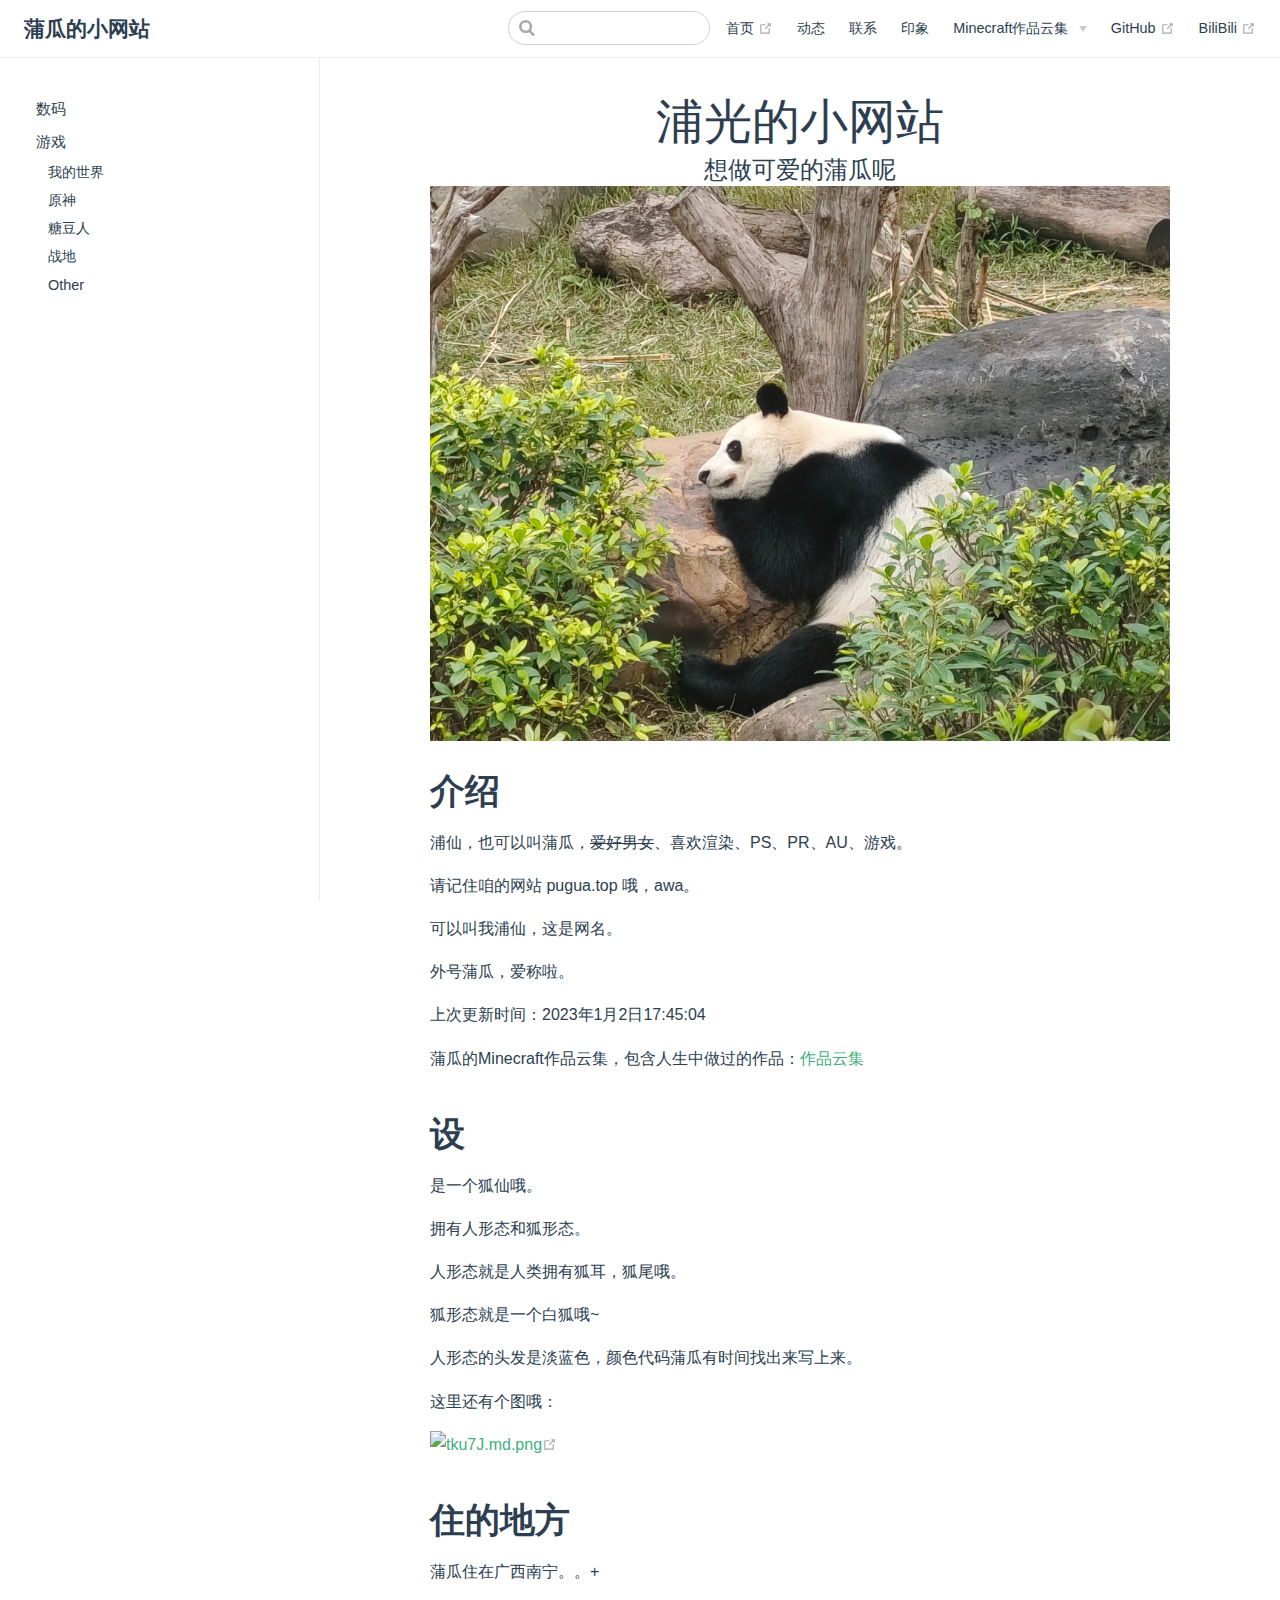
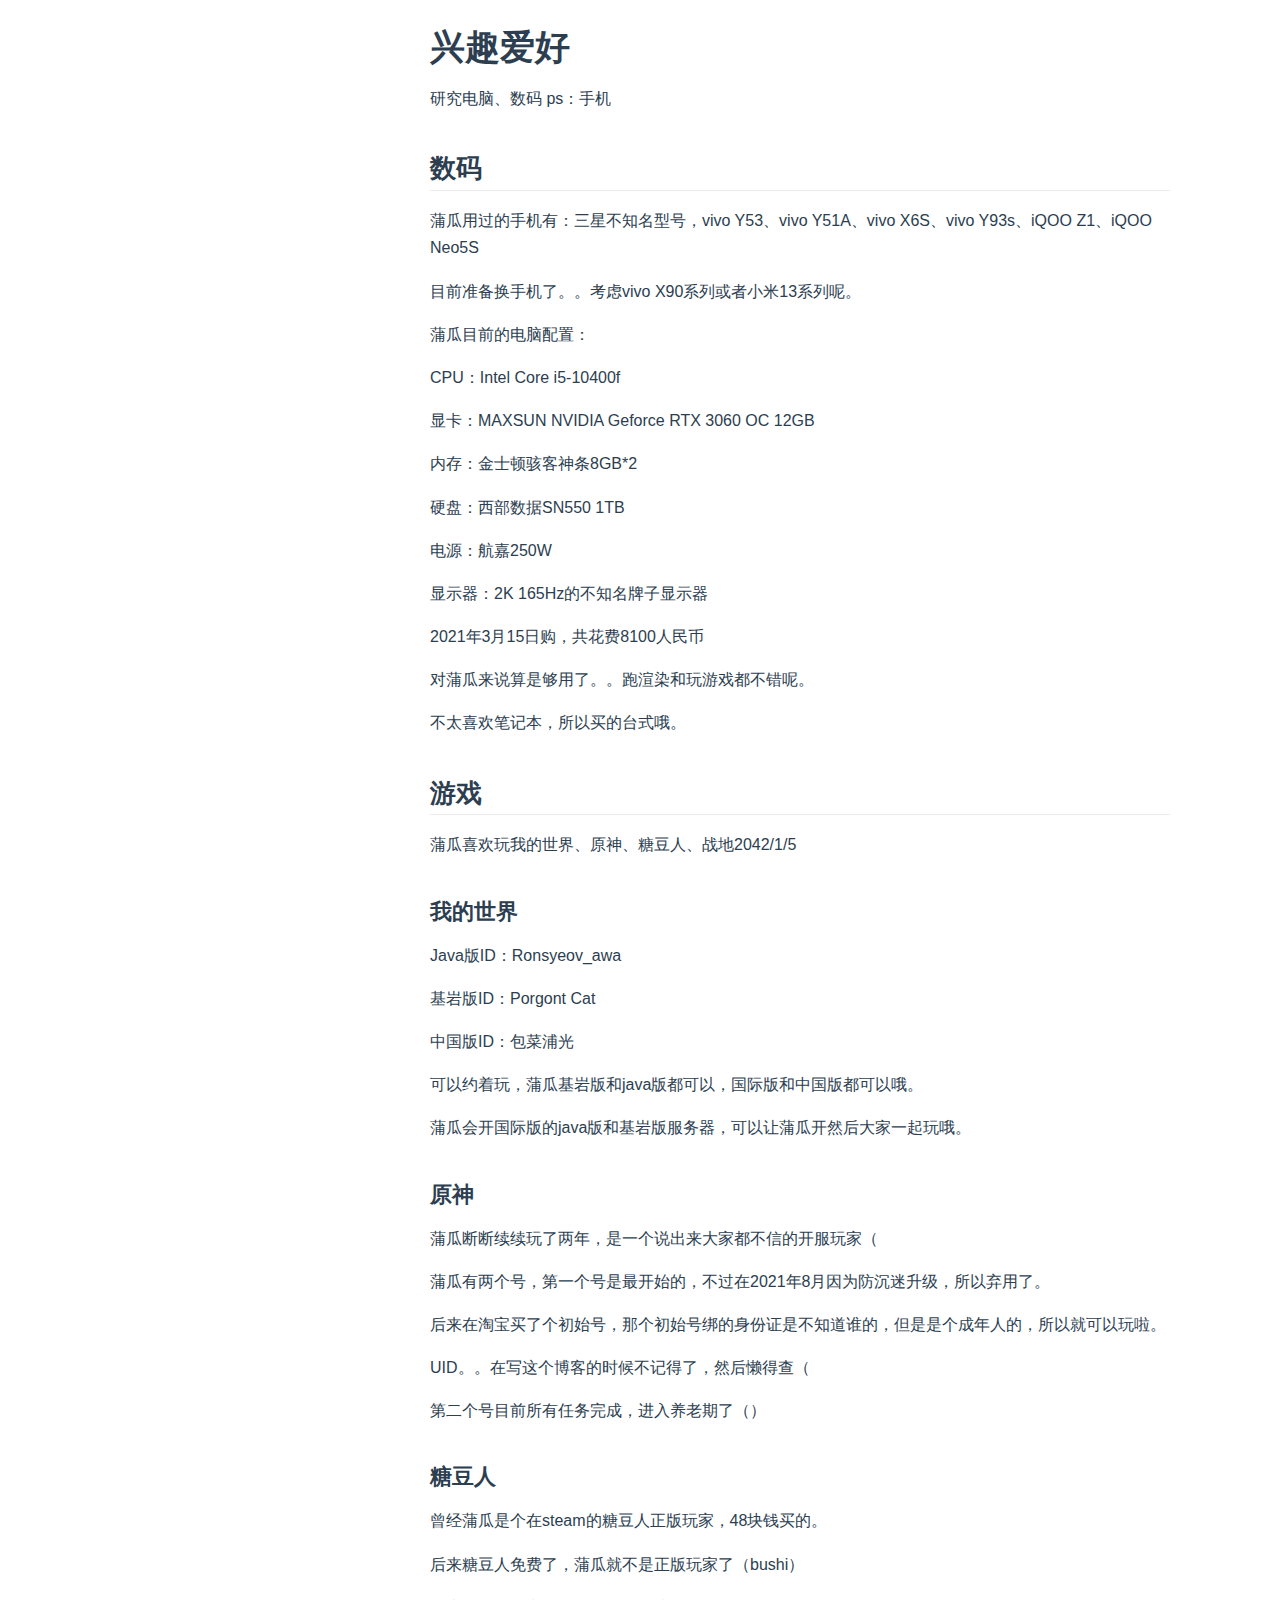
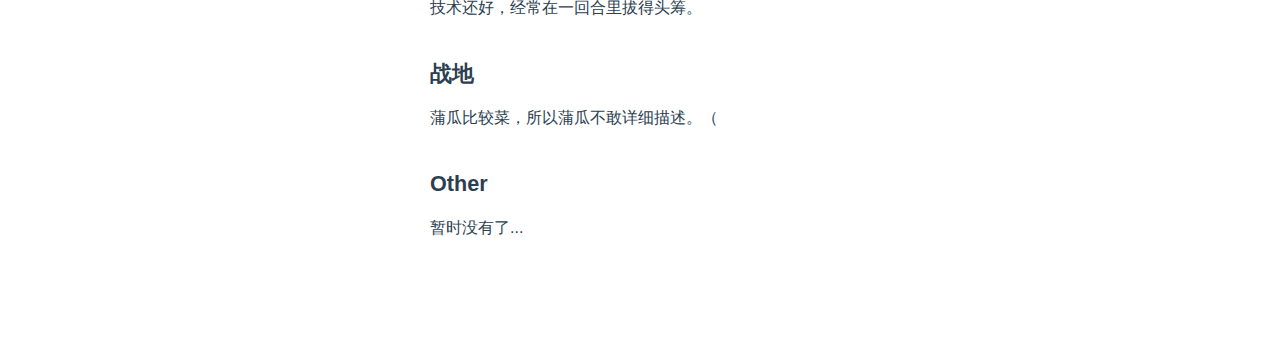
==== index.html @ 8e538f23 "Add files via upload" ====
<!DOCTYPE html>
<html lang="en-US">
  <head>
    <meta charset="utf-8">
    <meta name="viewport" content="width=device-width,initial-scale=1">
    <title>蒲瓜的小网站</title>
    <meta name="generator" content="VuePress 1.9.7">
    <link rel="icon" href="logo.jpg">
    <meta name="description" content="爷的个人网站">
    
    <link rel="preload" href="/assets/css/0.styles.33f7ca3a.css" as="style"><link rel="preload" href="/assets/js/app.b4a6da14.js" as="script"><link rel="preload" href="/assets/js/2.fe0642db.js" as="script"><link rel="preload" href="/assets/js/7.bc638653.js" as="script"><link rel="prefetch" href="/assets/js/10.84c29eb7.js"><link rel="prefetch" href="/assets/js/11.e1807cbc.js"><link rel="prefetch" href="/assets/js/3.0521181e.js"><link rel="prefetch" href="/assets/js/4.0a5db00c.js"><link rel="prefetch" href="/assets/js/5.a01c6a30.js"><link rel="prefetch" href="/assets/js/6.0d93120b.js"><link rel="prefetch" href="/assets/js/8.77e0b209.js"><link rel="prefetch" href="/assets/js/9.53890883.js">
    <link rel="stylesheet" href="/assets/css/0.styles.33f7ca3a.css">
  </head>
  <body>
    <div id="app" data-server-rendered="true"><div class="theme-container"><header class="navbar"><div class="sidebar-button"><svg xmlns="http://www.w3.org/2000/svg" aria-hidden="true" role="img" viewBox="0 0 448 512" class="icon"><path fill="currentColor" d="M436 124H12c-6.627 0-12-5.373-12-12V80c0-6.627 5.373-12 12-12h424c6.627 0 12 5.373 12 12v32c0 6.627-5.373 12-12 12zm0 160H12c-6.627 0-12-5.373-12-12v-32c0-6.627 5.373-12 12-12h424c6.627 0 12 5.373 12 12v32c0 6.627-5.373 12-12 12zm0 160H12c-6.627 0-12-5.373-12-12v-32c0-6.627 5.373-12 12-12h424c6.627 0 12 5.373 12 12v32c0 6.627-5.373 12-12 12z"></path></svg></div> <a href="/" aria-current="page" class="home-link router-link-exact-active router-link-active"><!----> <span class="site-name">蒲瓜的小网站</span></a> <div class="links"><div class="search-box"><input aria-label="Search" autocomplete="off" spellcheck="false" value=""> <!----></div> <nav class="nav-links can-hide"><div class="nav-item"><a href="https://pugua.top" target="_blank" rel="noopener noreferrer" class="nav-link external">
  首页
  <span><svg xmlns="http://www.w3.org/2000/svg" aria-hidden="true" focusable="false" x="0px" y="0px" viewBox="0 0 100 100" width="15" height="15" class="icon outbound"><path fill="currentColor" d="M18.8,85.1h56l0,0c2.2,0,4-1.8,4-4v-32h-8v28h-48v-48h28v-8h-32l0,0c-2.2,0-4,1.8-4,4v56C14.8,83.3,16.6,85.1,18.8,85.1z"></path> <polygon fill="currentColor" points="45.7,48.7 51.3,54.3 77.2,28.5 77.2,37.2 85.2,37.2 85.2,14.9 62.8,14.9 62.8,22.9 71.5,22.9"></polygon></svg> <span class="sr-only">(opens new window)</span></span></a></div><div class="nav-item"><a href="/code/dongtai/" class="nav-link">
  动态
</a></div><div class="nav-item"><a href="/lxfs/qq/" class="nav-link">
  联系
</a></div><div class="nav-item"><a href="/code/yx/" class="nav-link">
  印象
</a></div><div class="nav-item"><div class="dropdown-wrapper"><button type="button" aria-label="Minecraft作品云集" class="dropdown-title"><span class="title">Minecraft作品云集</span> <span class="arrow down"></span></button> <button type="button" aria-label="Minecraft作品云集" class="mobile-dropdown-title"><span class="title">Minecraft作品云集</span> <span class="arrow right"></span></button> <ul class="nav-dropdown" style="display:none;"><li class="dropdown-item"><!----> <a href="/code/mc/" class="nav-link">
  全部版本
</a></li></ul></div></div><div class="nav-item"><a href="https://github.com/Porgont/Porgont.github.io" target="_blank" rel="noopener noreferrer" class="nav-link external">
  GitHub
  <span><svg xmlns="http://www.w3.org/2000/svg" aria-hidden="true" focusable="false" x="0px" y="0px" viewBox="0 0 100 100" width="15" height="15" class="icon outbound"><path fill="currentColor" d="M18.8,85.1h56l0,0c2.2,0,4-1.8,4-4v-32h-8v28h-48v-48h28v-8h-32l0,0c-2.2,0-4,1.8-4,4v56C14.8,83.3,16.6,85.1,18.8,85.1z"></path> <polygon fill="currentColor" points="45.7,48.7 51.3,54.3 77.2,28.5 77.2,37.2 85.2,37.2 85.2,14.9 62.8,14.9 62.8,22.9 71.5,22.9"></polygon></svg> <span class="sr-only">(opens new window)</span></span></a></div><div class="nav-item"><a href="https://space.bilibili.com/308683128" target="_blank" rel="noopener noreferrer" class="nav-link external">
  BiliBili
  <span><svg xmlns="http://www.w3.org/2000/svg" aria-hidden="true" focusable="false" x="0px" y="0px" viewBox="0 0 100 100" width="15" height="15" class="icon outbound"><path fill="currentColor" d="M18.8,85.1h56l0,0c2.2,0,4-1.8,4-4v-32h-8v28h-48v-48h28v-8h-32l0,0c-2.2,0-4,1.8-4,4v56C14.8,83.3,16.6,85.1,18.8,85.1z"></path> <polygon fill="currentColor" points="45.7,48.7 51.3,54.3 77.2,28.5 77.2,37.2 85.2,37.2 85.2,14.9 62.8,14.9 62.8,22.9 71.5,22.9"></polygon></svg> <span class="sr-only">(opens new window)</span></span></a></div> <!----></nav></div></header> <div class="sidebar-mask"></div> <aside class="sidebar"><nav class="nav-links"><div class="nav-item"><a href="https://pugua.top" target="_blank" rel="noopener noreferrer" class="nav-link external">
  首页
  <span><svg xmlns="http://www.w3.org/2000/svg" aria-hidden="true" focusable="false" x="0px" y="0px" viewBox="0 0 100 100" width="15" height="15" class="icon outbound"><path fill="currentColor" d="M18.8,85.1h56l0,0c2.2,0,4-1.8,4-4v-32h-8v28h-48v-48h28v-8h-32l0,0c-2.2,0-4,1.8-4,4v56C14.8,83.3,16.6,85.1,18.8,85.1z"></path> <polygon fill="currentColor" points="45.7,48.7 51.3,54.3 77.2,28.5 77.2,37.2 85.2,37.2 85.2,14.9 62.8,14.9 62.8,22.9 71.5,22.9"></polygon></svg> <span class="sr-only">(opens new window)</span></span></a></div><div class="nav-item"><a href="/code/dongtai/" class="nav-link">
  动态
</a></div><div class="nav-item"><a href="/lxfs/qq/" class="nav-link">
  联系
</a></div><div class="nav-item"><a href="/code/yx/" class="nav-link">
  印象
</a></div><div class="nav-item"><div class="dropdown-wrapper"><button type="button" aria-label="Minecraft作品云集" class="dropdown-title"><span class="title">Minecraft作品云集</span> <span class="arrow down"></span></button> <button type="button" aria-label="Minecraft作品云集" class="mobile-dropdown-title"><span class="title">Minecraft作品云集</span> <span class="arrow right"></span></button> <ul class="nav-dropdown" style="display:none;"><li class="dropdown-item"><!----> <a href="/code/mc/" class="nav-link">
  全部版本
</a></li></ul></div></div><div class="nav-item"><a href="https://github.com/Porgont/Porgont.github.io" target="_blank" rel="noopener noreferrer" class="nav-link external">
  GitHub
  <span><svg xmlns="http://www.w3.org/2000/svg" aria-hidden="true" focusable="false" x="0px" y="0px" viewBox="0 0 100 100" width="15" height="15" class="icon outbound"><path fill="currentColor" d="M18.8,85.1h56l0,0c2.2,0,4-1.8,4-4v-32h-8v28h-48v-48h28v-8h-32l0,0c-2.2,0-4,1.8-4,4v56C14.8,83.3,16.6,85.1,18.8,85.1z"></path> <polygon fill="currentColor" points="45.7,48.7 51.3,54.3 77.2,28.5 77.2,37.2 85.2,37.2 85.2,14.9 62.8,14.9 62.8,22.9 71.5,22.9"></polygon></svg> <span class="sr-only">(opens new window)</span></span></a></div><div class="nav-item"><a href="https://space.bilibili.com/308683128" target="_blank" rel="noopener noreferrer" class="nav-link external">
  BiliBili
  <span><svg xmlns="http://www.w3.org/2000/svg" aria-hidden="true" focusable="false" x="0px" y="0px" viewBox="0 0 100 100" width="15" height="15" class="icon outbound"><path fill="currentColor" d="M18.8,85.1h56l0,0c2.2,0,4-1.8,4-4v-32h-8v28h-48v-48h28v-8h-32l0,0c-2.2,0-4,1.8-4,4v56C14.8,83.3,16.6,85.1,18.8,85.1z"></path> <polygon fill="currentColor" points="45.7,48.7 51.3,54.3 77.2,28.5 77.2,37.2 85.2,37.2 85.2,14.9 62.8,14.9 62.8,22.9 71.5,22.9"></polygon></svg> <span class="sr-only">(opens new window)</span></span></a></div> <!----></nav>  <ul class="sidebar-links"><li><section class="sidebar-group depth-0"><p class="sidebar-heading open"><span></span> <!----></p> <ul class="sidebar-links sidebar-group-items"><li><a href="/#数码" class="sidebar-link">数码</a><ul class="sidebar-sub-headers"></ul></li><li><a href="/#游戏" class="sidebar-link">游戏</a><ul class="sidebar-sub-headers"><li class="sidebar-sub-header"><a href="/#我的世界" class="sidebar-link">我的世界</a></li><li class="sidebar-sub-header"><a href="/#原神" class="sidebar-link">原神</a></li><li class="sidebar-sub-header"><a href="/#糖豆人" class="sidebar-link">糖豆人</a></li><li class="sidebar-sub-header"><a href="/#战地" class="sidebar-link">战地</a></li><li class="sidebar-sub-header"><a href="/#other" class="sidebar-link">Other</a></li></ul></li></ul></section></li></ul> </aside> <main class="page"> <div class="theme-default-content content__default"><center><font size="20">浦光的小网站</font></center> <div align="center"><font size="5">想做可爱的蒲瓜呢
   </font></div> <img src="/xm.jpg"> <h1 id="介绍"><a href="#介绍" class="header-anchor">#</a> 介绍</h1> <p>浦仙，也可以叫蒲瓜，<s>爱好男女</s>、喜欢渲染、PS、PR、AU、游戏。</p> <p>请记住咱的网站 pugua.top 哦，awa。</p> <p>可以叫我浦仙，这是网名。</p> <p>外号蒲瓜，爱称啦。</p> <p>上次更新时间：2023年1月2日17:45:04</p> <p>蒲瓜的Minecraft作品云集，包含人生中做过的作品：<a href="/code/mc/">作品云集</a></p> <h1 id="设"><a href="#设" class="header-anchor">#</a> 设</h1> <p>是一个狐仙哦。</p> <p>拥有人形态和狐形态。</p> <p>人形态就是人类拥有狐耳，狐尾哦。</p> <p>狐形态就是一个白狐哦~</p> <p>人形态的头发是淡蓝色，颜色代码蒲瓜有时间找出来写上来。</p> <p>这里还有个图哦：</p> <p><a href="https://imgloc.com/i/tku7J" target="_blank" rel="noopener noreferrer"><img src="https://i.328888.xyz/2023/01/02/tku7J.md.png" alt="tku7J.md.png"><span><svg xmlns="http://www.w3.org/2000/svg" aria-hidden="true" focusable="false" x="0px" y="0px" viewBox="0 0 100 100" width="15" height="15" class="icon outbound"><path fill="currentColor" d="M18.8,85.1h56l0,0c2.2,0,4-1.8,4-4v-32h-8v28h-48v-48h28v-8h-32l0,0c-2.2,0-4,1.8-4,4v56C14.8,83.3,16.6,85.1,18.8,85.1z"></path> <polygon fill="currentColor" points="45.7,48.7 51.3,54.3 77.2,28.5 77.2,37.2 85.2,37.2 85.2,14.9 62.8,14.9 62.8,22.9 71.5,22.9"></polygon></svg> <span class="sr-only">(opens new window)</span></span></a></p> <h1 id="住的地方"><a href="#住的地方" class="header-anchor">#</a> 住的地方</h1> <p>蒲瓜住在广西南宁。。+</p> <h1 id="兴趣爱好"><a href="#兴趣爱好" class="header-anchor">#</a> 兴趣爱好</h1> <p>研究电脑、数码 ps：手机</p> <h2 id="数码"><a href="#数码" class="header-anchor">#</a> 数码</h2> <p>蒲瓜用过的手机有：三星不知名型号，vivo Y53、vivo Y51A、vivo X6S、vivo Y93s、iQOO Z1、iQOO Neo5S</p> <p>目前准备换手机了。。考虑vivo X90系列或者小米13系列呢。</p> <p>蒲瓜目前的电脑配置：</p> <p>CPU：Intel Core i5-10400f</p> <p>显卡：MAXSUN NVIDIA Geforce RTX 3060 OC 12GB</p> <p>内存：金士顿骇客神条8GB*2</p> <p>硬盘：西部数据SN550 1TB</p> <p>电源：航嘉250W</p> <p>显示器：2K 165Hz的不知名牌子显示器</p> <p>2021年3月15日购，共花费8100人民币</p> <p>对蒲瓜来说算是够用了。。跑渲染和玩游戏都不错呢。</p> <p>不太喜欢笔记本，所以买的台式哦。</p> <h2 id="游戏"><a href="#游戏" class="header-anchor">#</a> 游戏</h2> <p>蒲瓜喜欢玩我的世界、原神、糖豆人、战地2042/1/5</p> <h3 id="我的世界"><a href="#我的世界" class="header-anchor">#</a> 我的世界</h3> <p>Java版ID：Ronsyeov_awa</p> <p>基岩版ID：Porgont Cat</p> <p>中国版ID：包菜浦光</p> <p>可以约着玩，蒲瓜基岩版和java版都可以，国际版和中国版都可以哦。</p> <p>蒲瓜会开国际版的java版和基岩版服务器，可以让蒲瓜开然后大家一起玩哦。</p> <h3 id="原神"><a href="#原神" class="header-anchor">#</a> 原神</h3> <p>蒲瓜断断续续玩了两年，是一个说出来大家都不信的开服玩家（</p> <p>蒲瓜有两个号，第一个号是最开始的，不过在2021年8月因为防沉迷升级，所以弃用了。</p> <p>后来在淘宝买了个初始号，那个初始号绑的身份证是不知道谁的，但是是个成年人的，所以就可以玩啦。</p> <p>UID。。在写这个博客的时候不记得了，然后懒得查（</p> <p>第二个号目前所有任务完成，进入养老期了（）</p> <h3 id="糖豆人"><a href="#糖豆人" class="header-anchor">#</a> 糖豆人</h3> <p>曾经蒲瓜是个在steam的糖豆人正版玩家，48块钱买的。</p> <p>后来糖豆人免费了，蒲瓜就不是正版玩家了（bushi）</p> <p>技术还好，经常在一回合里拔得头筹。</p> <h3 id="战地"><a href="#战地" class="header-anchor">#</a> 战地</h3> <p>蒲瓜比较菜，所以蒲瓜不敢详细描述。（</p> <h3 id="other"><a href="#other" class="header-anchor">#</a> Other</h3> <p>暂时没有了...</p></div> <footer class="page-edit"><!----> <!----></footer> <!----> </main></div><div class="global-ui"></div></div>
    <script src="/assets/js/app.b4a6da14.js" defer></script><script src="/assets/js/2.fe0642db.js" defer></script><script src="/assets/js/7.bc638653.js" defer></script>
  </body>
</html>
---- assets/css/0.styles.33f7ca3a.css ----
code[class*=language-],pre[class*=language-]{color:#ccc;background:none;font-family:Consolas,Monaco,Andale Mono,Ubuntu Mono,monospace;font-size:1em;text-align:left;white-space:pre;word-spacing:normal;word-break:normal;word-wrap:normal;line-height:1.5;tab-size:4;-webkit-hyphens:none;hyphens:none}pre[class*=language-]{padding:1em;margin:.5em 0;overflow:auto}:not(pre)>code[class*=language-],pre[class*=language-]{background:#2d2d2d}:not(pre)>code[class*=language-]{padding:.1em;border-radius:.3em;white-space:normal}.token.block-comment,.token.cdata,.token.comment,.token.doctype,.token.prolog{color:#999}.token.punctuation{color:#ccc}.token.attr-name,.token.deleted,.token.namespace,.token.tag{color:#e2777a}.token.function-name{color:#6196cc}.token.boolean,.token.function,.token.number{color:#f08d49}.token.class-name,.token.constant,.token.property,.token.symbol{color:#f8c555}.token.atrule,.token.builtin,.token.important,.token.keyword,.token.selector{color:#cc99cd}.token.attr-value,.token.char,.token.regex,.token.string,.token.variable{color:#7ec699}.token.entity,.token.operator,.token.url{color:#67cdcc}.token.bold,.token.important{font-weight:700}.token.italic{font-style:italic}.token.entity{cursor:help}.token.inserted{color:green}.theme-default-content code{color:#476582;padding:.25rem .5rem;margin:0;font-size:.85em;background-color:rgba(27,31,35,.05);border-radius:3px}.theme-default-content code .token.deleted{color:#ec5975}.theme-default-content code .token.inserted{color:#3eaf7c}.theme-default-content pre,.theme-default-content pre[class*=language-]{line-height:1.4;padding:1.25rem 1.5rem;margin:.85rem 0;background-color:#282c34;border-radius:6px;overflow:auto}.theme-default-content pre[class*=language-] code,.theme-default-content pre code{color:#fff;padding:0;background-color:initial;border-radius:0}div[class*=language-]{position:relative;background-color:#282c34;border-radius:6px}div[class*=language-] .highlight-lines{-webkit-user-select:none;user-select:none;padding-top:1.3rem;position:absolute;top:0;left:0;width:100%;line-height:1.4}div[class*=language-] .highlight-lines .highlighted{background-color:rgba(0,0,0,.66)}div[class*=language-] pre,div[class*=language-] pre[class*=language-]{background:transparent;position:relative;z-index:1}div[class*=language-]:before{position:absolute;z-index:3;top:.8em;right:1em;font-size:.75rem;color:hsla(0,0%,100%,.4)}div[class*=language-]:not(.line-numbers-mode) .line-numbers-wrapper{display:none}div[class*=language-].line-numbers-mode .highlight-lines .highlighted{position:relative}div[class*=language-].line-numbers-mode .highlight-lines .highlighted:before{content:" ";position:absolute;z-index:3;left:0;top:0;display:block;width:3.5rem;height:100%;background-color:rgba(0,0,0,.66)}div[class*=language-].line-numbers-mode pre{padding-left:4.5rem;vertical-align:middle}div[class*=language-].line-numbers-mode .line-numbers-wrapper{position:absolute;top:0;width:3.5rem;text-align:center;color:hsla(0,0%,100%,.3);padding:1.25rem 0;line-height:1.4}div[class*=language-].line-numbers-mode .line-numbers-wrapper br{-webkit-user-select:none;user-select:none}div[class*=language-].line-numbers-mode .line-numbers-wrapper .line-number{position:relative;z-index:4;-webkit-user-select:none;user-select:none;font-size:.85em}div[class*=language-].line-numbers-mode:after{content:"";position:absolute;z-index:2;top:0;left:0;width:3.5rem;height:100%;border-radius:6px 0 0 6px;border-right:1px solid rgba(0,0,0,.66);background-color:#282c34}div[class~=language-js]:before{content:"js"}div[class~=language-ts]:before{content:"ts"}div[class~=language-html]:before{content:"html"}div[class~=language-md]:before{content:"md"}div[class~=language-vue]:before{content:"vue"}div[class~=language-css]:before{content:"css"}div[class~=language-sass]:before{content:"sass"}div[class~=language-scss]:before{content:"scss"}div[class~=language-less]:before{content:"less"}div[class~=language-stylus]:before{content:"stylus"}div[class~=language-go]:before{content:"go"}div[class~=language-java]:before{content:"java"}div[class~=language-c]:before{content:"c"}div[class~=language-sh]:before{content:"sh"}div[class~=language-yaml]:before{content:"yaml"}div[class~=language-py]:before{content:"py"}div[class~=language-docker]:before{content:"docker"}div[class~=language-dockerfile]:before{content:"dockerfile"}div[class~=language-makefile]:before{content:"makefile"}div[class~=language-javascript]:before{content:"js"}div[class~=language-typescript]:before{content:"ts"}div[class~=language-markup]:before{content:"html"}div[class~=language-markdown]:before{content:"md"}div[class~=language-json]:before{content:"json"}div[class~=language-ruby]:before{content:"rb"}div[class~=language-python]:before{content:"py"}div[class~=language-bash]:before{content:"sh"}div[class~=language-php]:before{content:"php"}.custom-block .custom-block-title{font-weight:600;margin-bottom:-.4rem}.custom-block.danger,.custom-block.tip,.custom-block.warning{padding:.1rem 1.5rem;border-left-width:.5rem;border-left-style:solid;margin:1rem 0}.custom-block.tip{background-color:#f3f5f7;border-color:#42b983}.custom-block.warning{background-color:rgba(255,229,100,.3);border-color:#e7c000;color:#6b5900}.custom-block.warning .custom-block-title{color:#b29400}.custom-block.warning a{color:#2c3e50}.custom-block.danger{background-color:#ffe6e6;border-color:#c00;color:#4d0000}.custom-block.danger .custom-block-title{color:#900}.custom-block.danger a{color:#2c3e50}.custom-block.details{display:block;position:relative;border-radius:2px;margin:1.6em 0;padding:1.6em;background-color:#eee}.custom-block.details h4{margin-top:0}.custom-block.details figure:last-child,.custom-block.details p:last-child{margin-bottom:0;padding-bottom:0}.custom-block.details summary{outline:none;cursor:pointer}.arrow{display:inline-block;width:0;height:0}.arrow.up{border-bottom:6px solid #ccc}.arrow.down,.arrow.up{border-left:4px solid transparent;border-right:4px solid transparent}.arrow.down{border-top:6px solid #ccc}.arrow.right{border-left:6px solid #ccc}.arrow.left,.arrow.right{border-top:4px solid transparent;border-bottom:4px solid transparent}.arrow.left{border-right:6px solid #ccc}.theme-default-content:not(.custom){max-width:740px;margin:0 auto;padding:2rem 2.5rem}@media (max-width:959px){.theme-default-content:not(.custom){padding:2rem}}@media (max-width:419px){.theme-default-content:not(.custom){padding:1.5rem}}.table-of-contents .badge{vertical-align:middle}body,html{padding:0;margin:0;background-color:#fff}body{font-family:-apple-system,BlinkMacSystemFont,Segoe UI,Roboto,Oxygen,Ubuntu,Cantarell,Fira Sans,Droid Sans,Helvetica Neue,sans-serif;-webkit-font-smoothing:antialiased;-moz-osx-font-smoothing:grayscale;font-size:16px;color:#2c3e50}.page{padding-left:20rem}.navbar{z-index:20;right:0;height:3.6rem;background-color:#fff;box-sizing:border-box;border-bottom:1px solid #eaecef}.navbar,.sidebar-mask{position:fixed;top:0;left:0}.sidebar-mask{z-index:9;width:100vw;height:100vh;display:none}.sidebar{font-size:16px;background-color:#fff;width:20rem;position:fixed;z-index:10;margin:0;top:3.6rem;left:0;bottom:0;box-sizing:border-box;border-right:1px solid #eaecef;overflow-y:auto}.theme-default-content:not(.custom)>:first-child{margin-top:3.6rem}.theme-default-content:not(.custom) a:hover{text-decoration:underline}.theme-default-content:not(.custom) p.demo{padding:1rem 1.5rem;border:1px solid #ddd;border-radius:4px}.theme-default-content:not(.custom) img{max-width:100%}.theme-default-content.custom{padding:0;margin:0}.theme-default-content.custom img{max-width:100%}a{font-weight:500;text-decoration:none}a,p a code{color:#3eaf7c}p a code{font-weight:400}kbd{background:#eee;border:.15rem solid #ddd;border-bottom:.25rem solid #ddd;border-radius:.15rem;padding:0 .15em}blockquote{font-size:1rem;color:#999;border-left:.2rem solid #dfe2e5;margin:1rem 0;padding:.25rem 0 .25rem 1rem}blockquote>p{margin:0}ol,ul{padding-left:1.2em}strong{font-weight:600}h1,h2,h3,h4,h5,h6{font-weight:600;line-height:1.25}.theme-default-content:not(.custom)>h1,.theme-default-content:not(.custom)>h2,.theme-default-content:not(.custom)>h3,.theme-default-content:not(.custom)>h4,.theme-default-content:not(.custom)>h5,.theme-default-content:not(.custom)>h6{margin-top:-3.1rem;padding-top:4.6rem;margin-bottom:0}.theme-default-content:not(.custom)>h1:first-child,.theme-default-content:not(.custom)>h2:first-child,.theme-default-content:not(.custom)>h3:first-child,.theme-default-content:not(.custom)>h4:first-child,.theme-default-content:not(.custom)>h5:first-child,.theme-default-content:not(.custom)>h6:first-child{margin-top:-1.5rem;margin-bottom:1rem}.theme-default-content:not(.custom)>h1:first-child+.custom-block,.theme-default-content:not(.custom)>h1:first-child+p,.theme-default-content:not(.custom)>h1:first-child+pre,.theme-default-content:not(.custom)>h2:first-child+.custom-block,.theme-default-content:not(.custom)>h2:first-child+p,.theme-default-content:not(.custom)>h2:first-child+pre,.theme-default-content:not(.custom)>h3:first-child+.custom-block,.theme-default-content:not(.custom)>h3:first-child+p,.theme-default-content:not(.custom)>h3:first-child+pre,.theme-default-content:not(.custom)>h4:first-child+.custom-block,.theme-default-content:not(.custom)>h4:first-child+p,.theme-default-content:not(.custom)>h4:first-child+pre,.theme-default-content:not(.custom)>h5:first-child+.custom-block,.theme-default-content:not(.custom)>h5:first-child+p,.theme-default-content:not(.custom)>h5:first-child+pre,.theme-default-content:not(.custom)>h6:first-child+.custom-block,.theme-default-content:not(.custom)>h6:first-child+p,.theme-default-content:not(.custom)>h6:first-child+pre{margin-top:2rem}h1:focus .header-anchor,h1:hover .header-anchor,h2:focus .header-anchor,h2:hover .header-anchor,h3:focus .header-anchor,h3:hover .header-anchor,h4:focus .header-anchor,h4:hover .header-anchor,h5:focus .header-anchor,h5:hover .header-anchor,h6:focus .header-anchor,h6:hover .header-anchor{opacity:1}h1{font-size:2.2rem}h2{font-size:1.65rem;padding-bottom:.3rem;border-bottom:1px solid #eaecef}h3{font-size:1.35rem}a.header-anchor{font-size:.85em;float:left;margin-left:-.87em;padding-right:.23em;margin-top:.125em;opacity:0}a.header-anchor:focus,a.header-anchor:hover{text-decoration:none}.line-number,code,kbd{font-family:source-code-pro,Menlo,Monaco,Consolas,Courier New,monospace}ol,p,ul{line-height:1.7}hr{border:0;border-top:1px solid #eaecef}table{border-collapse:collapse;margin:1rem 0;display:block;overflow-x:auto}tr{border-top:1px solid #dfe2e5}tr:nth-child(2n){background-color:#f6f8fa}td,th{border:1px solid #dfe2e5;padding:.6em 1em}.theme-container.sidebar-open .sidebar-mask{display:block}.theme-container.no-navbar .theme-default-content:not(.custom)>h1,.theme-container.no-navbar h2,.theme-container.no-navbar h3,.theme-container.no-navbar h4,.theme-container.no-navbar h5,.theme-container.no-navbar h6{margin-top:1.5rem;padding-top:0}.theme-container.no-navbar .sidebar{top:0}@media (min-width:720px){.theme-container.no-sidebar .sidebar{display:none}.theme-container.no-sidebar .page{padding-left:0}}@media (max-width:959px){.sidebar{font-size:15px;width:16.4rem}.page{padding-left:16.4rem}}@media (max-width:719px){.sidebar{top:0;padding-top:3.6rem;transform:translateX(-100%);transition:transform .2s ease}.page{padding-left:0}.theme-container.sidebar-open .sidebar{transform:translateX(0)}.theme-container.no-navbar .sidebar{padding-top:0}}@media (max-width:419px){h1{font-size:1.9rem}.theme-default-content div[class*=language-]{margin:.85rem -1.5rem;border-radius:0}}#nprogress{pointer-events:none}#nprogress .bar{background:#3eaf7c;position:fixed;z-index:1031;top:0;left:0;width:100%;height:2px}#nprogress .peg{display:block;position:absolute;right:0;width:100px;height:100%;box-shadow:0 0 10px #3eaf7c,0 0 5px #3eaf7c;opacity:1;transform:rotate(3deg) translateY(-4px)}#nprogress .spinner{display:block;position:fixed;z-index:1031;top:15px;right:15px}#nprogress .spinner-icon{width:18px;height:18px;box-sizing:border-box;border-color:#3eaf7c transparent transparent #3eaf7c;border-style:solid;border-width:2px;border-radius:50%;animation:nprogress-spinner .4s linear infinite}.nprogress-custom-parent{overflow:hidden;position:relative}.nprogress-custom-parent #nprogress .bar,.nprogress-custom-parent #nprogress .spinner{position:absolute}@keyframes nprogress-spinner{0%{transform:rotate(0deg)}to{transform:rotate(1turn)}}.icon.outbound{color:#aaa;display:inline-block;vertical-align:middle;position:relative;top:-1px}.sr-only{position:absolute;width:1px;height:1px;padding:0;margin:-1px;overflow:hidden;clip:rect(0,0,0,0);white-space:nowrap;border-width:0}.home{padding:3.6rem 2rem 0;max-width:960px;margin:0 auto;display:block}.home .hero{text-align:center}.home .hero img{max-width:100%;max-height:280px;display:block;margin:3rem auto 1.5rem}.home .hero h1{font-size:3rem}.home .hero .action,.home .hero .description,.home .hero h1{margin:1.8rem auto}.home .hero .description{max-width:35rem;font-size:1.6rem;line-height:1.3;color:#6a8bad}.home .hero .action-button{display:inline-block;font-size:1.2rem;color:#fff;background-color:#3eaf7c;padding:.8rem 1.6rem;border-radius:4px;transition:background-color .1s ease;box-sizing:border-box;border-bottom:1px solid #389d70}.home .hero .action-button:hover{background-color:#4abf8a}.home .features{border-top:1px solid #eaecef;padding:1.2rem 0;margin-top:2.5rem;display:flex;flex-wrap:wrap;align-items:flex-start;align-content:stretch;justify-content:space-between}.home .feature{flex-grow:1;flex-basis:30%;max-width:30%}.home .feature h2{font-size:1.4rem;font-weight:500;border-bottom:none;padding-bottom:0;color:#3a5169}.home .feature p{color:#4e6e8e}.home .footer{padding:2.5rem;border-top:1px solid #eaecef;text-align:center;color:#4e6e8e}@media (max-width:719px){.home .features{flex-direction:column}.home .feature{max-width:100%;padding:0 2.5rem}}@media (max-width:419px){.home{padding-left:1.5rem;padding-right:1.5rem}.home .hero img{max-height:210px;margin:2rem auto 1.2rem}.home .hero h1{font-size:2rem}.home .hero .action,.home .hero .description,.home .hero h1{margin:1.2rem auto}.home .hero .description{font-size:1.2rem}.home .hero .action-button{font-size:1rem;padding:.6rem 1.2rem}.home .feature h2{font-size:1.25rem}}.search-box{display:inline-block;position:relative;margin-right:1rem}.search-box input{cursor:text;width:10rem;height:2rem;color:#4e6e8e;display:inline-block;border:1px solid #cfd4db;border-radius:2rem;font-size:.9rem;line-height:2rem;padding:0 .5rem 0 2rem;outline:none;transition:all .2s ease;background:#fff url(/assets/img/search.83621669.svg) .6rem .5rem no-repeat;background-size:1rem}.search-box input:focus{cursor:auto;border-color:#3eaf7c}.search-box .suggestions{background:#fff;width:20rem;position:absolute;top:2rem;border:1px solid #cfd4db;border-radius:6px;padding:.4rem;list-style-type:none}.search-box .suggestions.align-right{right:0}.search-box .suggestion{line-height:1.4;padding:.4rem .6rem;border-radius:4px;cursor:pointer}.search-box .suggestion a{white-space:normal;color:#5d82a6}.search-box .suggestion a .page-title{font-weight:600}.search-box .suggestion a .header{font-size:.9em;margin-left:.25em}.search-box .suggestion.focused{background-color:#f3f4f5}.search-box .suggestion.focused a{color:#3eaf7c}@media (max-width:959px){.search-box input{cursor:pointer;width:0;border-color:transparent;position:relative}.search-box input:focus{cursor:text;left:0;width:10rem}}@media (-ms-high-contrast:none){.search-box input{height:2rem}}@media (max-width:959px) and (min-width:719px){.search-box .suggestions{left:0}}@media (max-width:719px){.search-box{margin-right:0}.search-box input{left:1rem}.search-box .suggestions{right:0}}@media (max-width:419px){.search-box .suggestions{width:calc(100vw - 4rem)}.search-box input:focus{width:8rem}}.sidebar-button{cursor:pointer;display:none;width:1.25rem;height:1.25rem;position:absolute;padding:.6rem;top:.6rem;left:1rem}.sidebar-button .icon{display:block;width:1.25rem;height:1.25rem}@media (max-width:719px){.sidebar-button{display:block}}.dropdown-enter,.dropdown-leave-to{height:0!important}.dropdown-wrapper{cursor:pointer}.dropdown-wrapper .dropdown-title,.dropdown-wrapper .mobile-dropdown-title{display:block;font-size:.9rem;font-family:inherit;cursor:inherit;padding:inherit;line-height:1.4rem;background:transparent;border:none;font-weight:500;color:#2c3e50}.dropdown-wrapper .dropdown-title:hover,.dropdown-wrapper .mobile-dropdown-title:hover{border-color:transparent}.dropdown-wrapper .dropdown-title .arrow,.dropdown-wrapper .mobile-dropdown-title .arrow{vertical-align:middle;margin-top:-1px;margin-left:.4rem}.dropdown-wrapper .mobile-dropdown-title{display:none;font-weight:600}.dropdown-wrapper .mobile-dropdown-title font-size inherit:hover{color:#3eaf7c}.dropdown-wrapper .nav-dropdown .dropdown-item{color:inherit;line-height:1.7rem}.dropdown-wrapper .nav-dropdown .dropdown-item h4{margin:.45rem 0 0;border-top:1px solid #eee;padding:1rem 1.5rem .45rem 1.25rem}.dropdown-wrapper .nav-dropdown .dropdown-item .dropdown-subitem-wrapper{padding:0;list-style:none}.dropdown-wrapper .nav-dropdown .dropdown-item .dropdown-subitem-wrapper .dropdown-subitem{font-size:.9em}.dropdown-wrapper .nav-dropdown .dropdown-item a{display:block;line-height:1.7rem;position:relative;border-bottom:none;font-weight:400;margin-bottom:0;padding:0 1.5rem 0 1.25rem}.dropdown-wrapper .nav-dropdown .dropdown-item a.router-link-active,.dropdown-wrapper .nav-dropdown .dropdown-item a:hover{color:#3eaf7c}.dropdown-wrapper .nav-dropdown .dropdown-item a.router-link-active:after{content:"";width:0;height:0;border-left:5px solid #3eaf7c;border-top:3px solid transparent;border-bottom:3px solid transparent;position:absolute;top:calc(50% - 2px);left:9px}.dropdown-wrapper .nav-dropdown .dropdown-item:first-child h4{margin-top:0;padding-top:0;border-top:0}@media (max-width:719px){.dropdown-wrapper.open .dropdown-title{margin-bottom:.5rem}.dropdown-wrapper .dropdown-title{display:none}.dropdown-wrapper .mobile-dropdown-title{display:block}.dropdown-wrapper .nav-dropdown{transition:height .1s ease-out;overflow:hidden}.dropdown-wrapper .nav-dropdown .dropdown-item h4{border-top:0;margin-top:0;padding-top:0}.dropdown-wrapper .nav-dropdown .dropdown-item>a,.dropdown-wrapper .nav-dropdown .dropdown-item h4{font-size:15px;line-height:2rem}.dropdown-wrapper .nav-dropdown .dropdown-item .dropdown-subitem{font-size:14px;padding-left:1rem}}@media (min-width:719px){.dropdown-wrapper{height:1.8rem}.dropdown-wrapper.open .nav-dropdown,.dropdown-wrapper:hover .nav-dropdown{display:block!important}.dropdown-wrapper.open:blur{display:none}.dropdown-wrapper .nav-dropdown{display:none;height:auto!important;box-sizing:border-box;max-height:calc(100vh - 2.7rem);overflow-y:auto;position:absolute;top:100%;right:0;background-color:#fff;padding:.6rem 0;border:1px solid;border-color:#ddd #ddd #ccc;text-align:left;border-radius:.25rem;white-space:nowrap;margin:0}}.nav-links{display:inline-block}.nav-links a{line-height:1.4rem;color:inherit}.nav-links a.router-link-active,.nav-links a:hover{color:#3eaf7c}.nav-links .nav-item{position:relative;display:inline-block;margin-left:1.5rem;line-height:2rem}.nav-links .nav-item:first-child{margin-left:0}.nav-links .repo-link{margin-left:1.5rem}@media (max-width:719px){.nav-links .nav-item,.nav-links .repo-link{margin-left:0}}@media (min-width:719px){.nav-links a.router-link-active,.nav-links a:hover{color:#2c3e50}.nav-item>a:not(.external).router-link-active,.nav-item>a:not(.external):hover{margin-bottom:-2px;border-bottom:2px solid #46bd87}}.navbar{padding:.7rem 1.5rem;line-height:2.2rem}.navbar a,.navbar img,.navbar span{display:inline-block}.navbar .logo{height:2.2rem;min-width:2.2rem;margin-right:.8rem;vertical-align:top}.navbar .site-name{font-size:1.3rem;font-weight:600;color:#2c3e50;position:relative}.navbar .links{padding-left:1.5rem;box-sizing:border-box;background-color:#fff;white-space:nowrap;font-size:.9rem;position:absolute;right:1.5rem;top:.7rem;display:flex}.navbar .links .search-box{flex:0 0 auto;vertical-align:top}@media (max-width:719px){.navbar{padding-left:4rem}.navbar .can-hide{display:none}.navbar .links{padding-left:1.5rem}.navbar .site-name{width:calc(100vw - 9.4rem);overflow:hidden;white-space:nowrap;text-overflow:ellipsis}}.page-edit{max-width:740px;margin:0 auto;padding:2rem 2.5rem}@media (max-width:959px){.page-edit{padding:2rem}}@media (max-width:419px){.page-edit{padding:1.5rem}}.page-edit{padding-top:1rem;padding-bottom:1rem;overflow:auto}.page-edit .edit-link{display:inline-block}.page-edit .edit-link a{color:#4e6e8e;margin-right:.25rem}.page-edit .last-updated{float:right;font-size:.9em}.page-edit .last-updated .prefix{font-weight:500;color:#4e6e8e}.page-edit .last-updated .time{font-weight:400;color:#767676}@media (max-width:719px){.page-edit .edit-link{margin-bottom:.5rem}.page-edit .last-updated{font-size:.8em;float:none;text-align:left}}.page-nav{max-width:740px;margin:0 auto;padding:2rem 2.5rem}@media (max-width:959px){.page-nav{padding:2rem}}@media (max-width:419px){.page-nav{padding:1.5rem}}.page-nav{padding-top:1rem;padding-bottom:0}.page-nav .inner{min-height:2rem;margin-top:0;border-top:1px solid #eaecef;padding-top:1rem;overflow:auto}.page-nav .next{float:right}.page{padding-bottom:2rem;display:block}.sidebar-group .sidebar-group{padding-left:.5em}.sidebar-group:not(.collapsable) .sidebar-heading:not(.clickable){cursor:auto;color:inherit}.sidebar-group.is-sub-group{padding-left:0}.sidebar-group.is-sub-group>.sidebar-heading{font-size:.95em;line-height:1.4;font-weight:400;padding-left:2rem}.sidebar-group.is-sub-group>.sidebar-heading:not(.clickable){opacity:.5}.sidebar-group.is-sub-group>.sidebar-group-items{padding-left:1rem}.sidebar-group.is-sub-group>.sidebar-group-items>li>.sidebar-link{font-size:.95em;border-left:none}.sidebar-group.depth-2>.sidebar-heading{border-left:none}.sidebar-heading{color:#2c3e50;transition:color .15s ease;cursor:pointer;font-size:1.1em;font-weight:700;padding:.35rem 1.5rem .35rem 1.25rem;width:100%;box-sizing:border-box;margin:0;border-left:.25rem solid transparent}.sidebar-heading.open,.sidebar-heading:hover{color:inherit}.sidebar-heading .arrow{position:relative;top:-.12em;left:.5em}.sidebar-heading.clickable.active{font-weight:600;color:#3eaf7c;border-left-color:#3eaf7c}.sidebar-heading.clickable:hover{color:#3eaf7c}.sidebar-group-items{transition:height .1s ease-out;font-size:.95em;overflow:hidden}.sidebar .sidebar-sub-headers{padding-left:1rem;font-size:.95em}a.sidebar-link{font-size:1em;font-weight:400;display:inline-block;color:#2c3e50;border-left:.25rem solid transparent;padding:.35rem 1rem .35rem 1.25rem;line-height:1.4;width:100%;box-sizing:border-box}a.sidebar-link:hover{color:#3eaf7c}a.sidebar-link.active{font-weight:600;color:#3eaf7c;border-left-color:#3eaf7c}.sidebar-group a.sidebar-link{padding-left:2rem}.sidebar-sub-headers a.sidebar-link{padding-top:.25rem;padding-bottom:.25rem;border-left:none}.sidebar-sub-headers a.sidebar-link.active{font-weight:500}.sidebar ul{padding:0;margin:0;list-style-type:none}.sidebar a{display:inline-block}.sidebar .nav-links{display:none;border-bottom:1px solid #eaecef;padding:.5rem 0 .75rem}.sidebar .nav-links a{font-weight:600}.sidebar .nav-links .nav-item,.sidebar .nav-links .repo-link{display:block;line-height:1.25rem;font-size:1.1em;padding:.5rem 0 .5rem 1.5rem}.sidebar>.sidebar-links{padding:1.5rem 0}.sidebar>.sidebar-links>li>a.sidebar-link{font-size:1.1em;line-height:1.7;font-weight:700}.sidebar>.sidebar-links>li:not(:first-child){margin-top:.75rem}@media (max-width:719px){.sidebar .nav-links{display:block}.sidebar .nav-links .dropdown-wrapper .nav-dropdown .dropdown-item a.router-link-active:after{top:calc(1rem - 2px)}.sidebar>.sidebar-links{padding:1rem 0}}.badge[data-v-5c1fd6dc]{display:inline-block;font-size:14px;height:18px;line-height:18px;border-radius:3px;padding:0 6px;color:#fff}.badge.green[data-v-5c1fd6dc],.badge.tip[data-v-5c1fd6dc],.badge[data-v-5c1fd6dc]{background-color:#42b983}.badge.error[data-v-5c1fd6dc]{background-color:#da5961}.badge.warn[data-v-5c1fd6dc],.badge.warning[data-v-5c1fd6dc],.badge.yellow[data-v-5c1fd6dc]{background-color:#e7c000}.badge+.badge[data-v-5c1fd6dc]{margin-left:5px}.theme-code-block[data-v-0d67c793]{display:none}.theme-code-block__active[data-v-0d67c793]{display:block}.theme-code-block>pre[data-v-0d67c793]{background-color:orange}.theme-code-group__nav[data-v-e533192c]{margin-bottom:-35px;background-color:#282c34;padding-bottom:22px;border-top-left-radius:6px;border-top-right-radius:6px;padding-left:10px;padding-top:10px}.theme-code-group__ul[data-v-e533192c]{margin:auto 0;padding-left:0;display:inline-flex;list-style:none}.theme-code-group__nav-tab[data-v-e533192c]{border:0;padding:5px;cursor:pointer;background-color:initial;font-size:.85em;line-height:1.4;color:hsla(0,0%,100%,.9);font-weight:600}.theme-code-group__nav-tab-active[data-v-e533192c]{border-bottom:1px solid #42b983}.pre-blank[data-v-e533192c]{color:#42b983}
---- assets/css/0.styles.33f7ca3a.css ----
code[class*=language-],pre[class*=language-]{color:#ccc;background:none;font-family:Consolas,Monaco,Andale Mono,Ubuntu Mono,monospace;font-size:1em;text-align:left;white-space:pre;word-spacing:normal;word-break:normal;word-wrap:normal;line-height:1.5;tab-size:4;-webkit-hyphens:none;hyphens:none}pre[class*=language-]{padding:1em;margin:.5em 0;overflow:auto}:not(pre)>code[class*=language-],pre[class*=language-]{background:#2d2d2d}:not(pre)>code[class*=language-]{padding:.1em;border-radius:.3em;white-space:normal}.token.block-comment,.token.cdata,.token.comment,.token.doctype,.token.prolog{color:#999}.token.punctuation{color:#ccc}.token.attr-name,.token.deleted,.token.namespace,.token.tag{color:#e2777a}.token.function-name{color:#6196cc}.token.boolean,.token.function,.token.number{color:#f08d49}.token.class-name,.token.constant,.token.property,.token.symbol{color:#f8c555}.token.atrule,.token.builtin,.token.important,.token.keyword,.token.selector{color:#cc99cd}.token.attr-value,.token.char,.token.regex,.token.string,.token.variable{color:#7ec699}.token.entity,.token.operator,.token.url{color:#67cdcc}.token.bold,.token.important{font-weight:700}.token.italic{font-style:italic}.token.entity{cursor:help}.token.inserted{color:green}.theme-default-content code{color:#476582;padding:.25rem .5rem;margin:0;font-size:.85em;background-color:rgba(27,31,35,.05);border-radius:3px}.theme-default-content code .token.deleted{color:#ec5975}.theme-default-content code .token.inserted{color:#3eaf7c}.theme-default-content pre,.theme-default-content pre[class*=language-]{line-height:1.4;padding:1.25rem 1.5rem;margin:.85rem 0;background-color:#282c34;border-radius:6px;overflow:auto}.theme-default-content pre[class*=language-] code,.theme-default-content pre code{color:#fff;padding:0;background-color:initial;border-radius:0}div[class*=language-]{position:relative;background-color:#282c34;border-radius:6px}div[class*=language-] .highlight-lines{-webkit-user-select:none;user-select:none;padding-top:1.3rem;position:absolute;top:0;left:0;width:100%;line-height:1.4}div[class*=language-] .highlight-lines .highlighted{background-color:rgba(0,0,0,.66)}div[class*=language-] pre,div[class*=language-] pre[class*=language-]{background:transparent;position:relative;z-index:1}div[class*=language-]:before{position:absolute;z-index:3;top:.8em;right:1em;font-size:.75rem;color:hsla(0,0%,100%,.4)}div[class*=language-]:not(.line-numbers-mode) .line-numbers-wrapper{display:none}div[class*=language-].line-numbers-mode .highlight-lines .highlighted{position:relative}div[class*=language-].line-numbers-mode .highlight-lines .highlighted:before{content:" ";position:absolute;z-index:3;left:0;top:0;display:block;width:3.5rem;height:100%;background-color:rgba(0,0,0,.66)}div[class*=language-].line-numbers-mode pre{padding-left:4.5rem;vertical-align:middle}div[class*=language-].line-numbers-mode .line-numbers-wrapper{position:absolute;top:0;width:3.5rem;text-align:center;color:hsla(0,0%,100%,.3);padding:1.25rem 0;line-height:1.4}div[class*=language-].line-numbers-mode .line-numbers-wrapper br{-webkit-user-select:none;user-select:none}div[class*=language-].line-numbers-mode .line-numbers-wrapper .line-number{position:relative;z-index:4;-webkit-user-select:none;user-select:none;font-size:.85em}div[class*=language-].line-numbers-mode:after{content:"";position:absolute;z-index:2;top:0;left:0;width:3.5rem;height:100%;border-radius:6px 0 0 6px;border-right:1px solid rgba(0,0,0,.66);background-color:#282c34}div[class~=language-js]:before{content:"js"}div[class~=language-ts]:before{content:"ts"}div[class~=language-html]:before{content:"html"}div[class~=language-md]:before{content:"md"}div[class~=language-vue]:before{content:"vue"}div[class~=language-css]:before{content:"css"}div[class~=language-sass]:before{content:"sass"}div[class~=language-scss]:before{content:"scss"}div[class~=language-less]:before{content:"less"}div[class~=language-stylus]:before{content:"stylus"}div[class~=language-go]:before{content:"go"}div[class~=language-java]:before{content:"java"}div[class~=language-c]:before{content:"c"}div[class~=language-sh]:before{content:"sh"}div[class~=language-yaml]:before{content:"yaml"}div[class~=language-py]:before{content:"py"}div[class~=language-docker]:before{content:"docker"}div[class~=language-dockerfile]:before{content:"dockerfile"}div[class~=language-makefile]:before{content:"makefile"}div[class~=language-javascript]:before{content:"js"}div[class~=language-typescript]:before{content:"ts"}div[class~=language-markup]:before{content:"html"}div[class~=language-markdown]:before{content:"md"}div[class~=language-json]:before{content:"json"}div[class~=language-ruby]:before{content:"rb"}div[class~=language-python]:before{content:"py"}div[class~=language-bash]:before{content:"sh"}div[class~=language-php]:before{content:"php"}.custom-block .custom-block-title{font-weight:600;margin-bottom:-.4rem}.custom-block.danger,.custom-block.tip,.custom-block.warning{padding:.1rem 1.5rem;border-left-width:.5rem;border-left-style:solid;margin:1rem 0}.custom-block.tip{background-color:#f3f5f7;border-color:#42b983}.custom-block.warning{background-color:rgba(255,229,100,.3);border-color:#e7c000;color:#6b5900}.custom-block.warning .custom-block-title{color:#b29400}.custom-block.warning a{color:#2c3e50}.custom-block.danger{background-color:#ffe6e6;border-color:#c00;color:#4d0000}.custom-block.danger .custom-block-title{color:#900}.custom-block.danger a{color:#2c3e50}.custom-block.details{display:block;position:relative;border-radius:2px;margin:1.6em 0;padding:1.6em;background-color:#eee}.custom-block.details h4{margin-top:0}.custom-block.details figure:last-child,.custom-block.details p:last-child{margin-bottom:0;padding-bottom:0}.custom-block.details summary{outline:none;cursor:pointer}.arrow{display:inline-block;width:0;height:0}.arrow.up{border-bottom:6px solid #ccc}.arrow.down,.arrow.up{border-left:4px solid transparent;border-right:4px solid transparent}.arrow.down{border-top:6px solid #ccc}.arrow.right{border-left:6px solid #ccc}.arrow.left,.arrow.right{border-top:4px solid transparent;border-bottom:4px solid transparent}.arrow.left{border-right:6px solid #ccc}.theme-default-content:not(.custom){max-width:740px;margin:0 auto;padding:2rem 2.5rem}@media (max-width:959px){.theme-default-content:not(.custom){padding:2rem}}@media (max-width:419px){.theme-default-content:not(.custom){padding:1.5rem}}.table-of-contents .badge{vertical-align:middle}body,html{padding:0;margin:0;background-color:#fff}body{font-family:-apple-system,BlinkMacSystemFont,Segoe UI,Roboto,Oxygen,Ubuntu,Cantarell,Fira Sans,Droid Sans,Helvetica Neue,sans-serif;-webkit-font-smoothing:antialiased;-moz-osx-font-smoothing:grayscale;font-size:16px;color:#2c3e50}.page{padding-left:20rem}.navbar{z-index:20;right:0;height:3.6rem;background-color:#fff;box-sizing:border-box;border-bottom:1px solid #eaecef}.navbar,.sidebar-mask{position:fixed;top:0;left:0}.sidebar-mask{z-index:9;width:100vw;height:100vh;display:none}.sidebar{font-size:16px;background-color:#fff;width:20rem;position:fixed;z-index:10;margin:0;top:3.6rem;left:0;bottom:0;box-sizing:border-box;border-right:1px solid #eaecef;overflow-y:auto}.theme-default-content:not(.custom)>:first-child{margin-top:3.6rem}.theme-default-content:not(.custom) a:hover{text-decoration:underline}.theme-default-content:not(.custom) p.demo{padding:1rem 1.5rem;border:1px solid #ddd;border-radius:4px}.theme-default-content:not(.custom) img{max-width:100%}.theme-default-content.custom{padding:0;margin:0}.theme-default-content.custom img{max-width:100%}a{font-weight:500;text-decoration:none}a,p a code{color:#3eaf7c}p a code{font-weight:400}kbd{background:#eee;border:.15rem solid #ddd;border-bottom:.25rem solid #ddd;border-radius:.15rem;padding:0 .15em}blockquote{font-size:1rem;color:#999;border-left:.2rem solid #dfe2e5;margin:1rem 0;padding:.25rem 0 .25rem 1rem}blockquote>p{margin:0}ol,ul{padding-left:1.2em}strong{font-weight:600}h1,h2,h3,h4,h5,h6{font-weight:600;line-height:1.25}.theme-default-content:not(.custom)>h1,.theme-default-content:not(.custom)>h2,.theme-default-content:not(.custom)>h3,.theme-default-content:not(.custom)>h4,.theme-default-content:not(.custom)>h5,.theme-default-content:not(.custom)>h6{margin-top:-3.1rem;padding-top:4.6rem;margin-bottom:0}.theme-default-content:not(.custom)>h1:first-child,.theme-default-content:not(.custom)>h2:first-child,.theme-default-content:not(.custom)>h3:first-child,.theme-default-content:not(.custom)>h4:first-child,.theme-default-content:not(.custom)>h5:first-child,.theme-default-content:not(.custom)>h6:first-child{margin-top:-1.5rem;margin-bottom:1rem}.theme-default-content:not(.custom)>h1:first-child+.custom-block,.theme-default-content:not(.custom)>h1:first-child+p,.theme-default-content:not(.custom)>h1:first-child+pre,.theme-default-content:not(.custom)>h2:first-child+.custom-block,.theme-default-content:not(.custom)>h2:first-child+p,.theme-default-content:not(.custom)>h2:first-child+pre,.theme-default-content:not(.custom)>h3:first-child+.custom-block,.theme-default-content:not(.custom)>h3:first-child+p,.theme-default-content:not(.custom)>h3:first-child+pre,.theme-default-content:not(.custom)>h4:first-child+.custom-block,.theme-default-content:not(.custom)>h4:first-child+p,.theme-default-content:not(.custom)>h4:first-child+pre,.theme-default-content:not(.custom)>h5:first-child+.custom-block,.theme-default-content:not(.custom)>h5:first-child+p,.theme-default-content:not(.custom)>h5:first-child+pre,.theme-default-content:not(.custom)>h6:first-child+.custom-block,.theme-default-content:not(.custom)>h6:first-child+p,.theme-default-content:not(.custom)>h6:first-child+pre{margin-top:2rem}h1:focus .header-anchor,h1:hover .header-anchor,h2:focus .header-anchor,h2:hover .header-anchor,h3:focus .header-anchor,h3:hover .header-anchor,h4:focus .header-anchor,h4:hover .header-anchor,h5:focus .header-anchor,h5:hover .header-anchor,h6:focus .header-anchor,h6:hover .header-anchor{opacity:1}h1{font-size:2.2rem}h2{font-size:1.65rem;padding-bottom:.3rem;border-bottom:1px solid #eaecef}h3{font-size:1.35rem}a.header-anchor{font-size:.85em;float:left;margin-left:-.87em;padding-right:.23em;margin-top:.125em;opacity:0}a.header-anchor:focus,a.header-anchor:hover{text-decoration:none}.line-number,code,kbd{font-family:source-code-pro,Menlo,Monaco,Consolas,Courier New,monospace}ol,p,ul{line-height:1.7}hr{border:0;border-top:1px solid #eaecef}table{border-collapse:collapse;margin:1rem 0;display:block;overflow-x:auto}tr{border-top:1px solid #dfe2e5}tr:nth-child(2n){background-color:#f6f8fa}td,th{border:1px solid #dfe2e5;padding:.6em 1em}.theme-container.sidebar-open .sidebar-mask{display:block}.theme-container.no-navbar .theme-default-content:not(.custom)>h1,.theme-container.no-navbar h2,.theme-container.no-navbar h3,.theme-container.no-navbar h4,.theme-container.no-navbar h5,.theme-container.no-navbar h6{margin-top:1.5rem;padding-top:0}.theme-container.no-navbar .sidebar{top:0}@media (min-width:720px){.theme-container.no-sidebar .sidebar{display:none}.theme-container.no-sidebar .page{padding-left:0}}@media (max-width:959px){.sidebar{font-size:15px;width:16.4rem}.page{padding-left:16.4rem}}@media (max-width:719px){.sidebar{top:0;padding-top:3.6rem;transform:translateX(-100%);transition:transform .2s ease}.page{padding-left:0}.theme-container.sidebar-open .sidebar{transform:translateX(0)}.theme-container.no-navbar .sidebar{padding-top:0}}@media (max-width:419px){h1{font-size:1.9rem}.theme-default-content div[class*=language-]{margin:.85rem -1.5rem;border-radius:0}}#nprogress{pointer-events:none}#nprogress .bar{background:#3eaf7c;position:fixed;z-index:1031;top:0;left:0;width:100%;height:2px}#nprogress .peg{display:block;position:absolute;right:0;width:100px;height:100%;box-shadow:0 0 10px #3eaf7c,0 0 5px #3eaf7c;opacity:1;transform:rotate(3deg) translateY(-4px)}#nprogress .spinner{display:block;position:fixed;z-index:1031;top:15px;right:15px}#nprogress .spinner-icon{width:18px;height:18px;box-sizing:border-box;border-color:#3eaf7c transparent transparent #3eaf7c;border-style:solid;border-width:2px;border-radius:50%;animation:nprogress-spinner .4s linear infinite}.nprogress-custom-parent{overflow:hidden;position:relative}.nprogress-custom-parent #nprogress .bar,.nprogress-custom-parent #nprogress .spinner{position:absolute}@keyframes nprogress-spinner{0%{transform:rotate(0deg)}to{transform:rotate(1turn)}}.icon.outbound{color:#aaa;display:inline-block;vertical-align:middle;position:relative;top:-1px}.sr-only{position:absolute;width:1px;height:1px;padding:0;margin:-1px;overflow:hidden;clip:rect(0,0,0,0);white-space:nowrap;border-width:0}.home{padding:3.6rem 2rem 0;max-width:960px;margin:0 auto;display:block}.home .hero{text-align:center}.home .hero img{max-width:100%;max-height:280px;display:block;margin:3rem auto 1.5rem}.home .hero h1{font-size:3rem}.home .hero .action,.home .hero .description,.home .hero h1{margin:1.8rem auto}.home .hero .description{max-width:35rem;font-size:1.6rem;line-height:1.3;color:#6a8bad}.home .hero .action-button{display:inline-block;font-size:1.2rem;color:#fff;background-color:#3eaf7c;padding:.8rem 1.6rem;border-radius:4px;transition:background-color .1s ease;box-sizing:border-box;border-bottom:1px solid #389d70}.home .hero .action-button:hover{background-color:#4abf8a}.home .features{border-top:1px solid #eaecef;padding:1.2rem 0;margin-top:2.5rem;display:flex;flex-wrap:wrap;align-items:flex-start;align-content:stretch;justify-content:space-between}.home .feature{flex-grow:1;flex-basis:30%;max-width:30%}.home .feature h2{font-size:1.4rem;font-weight:500;border-bottom:none;padding-bottom:0;color:#3a5169}.home .feature p{color:#4e6e8e}.home .footer{padding:2.5rem;border-top:1px solid #eaecef;text-align:center;color:#4e6e8e}@media (max-width:719px){.home .features{flex-direction:column}.home .feature{max-width:100%;padding:0 2.5rem}}@media (max-width:419px){.home{padding-left:1.5rem;padding-right:1.5rem}.home .hero img{max-height:210px;margin:2rem auto 1.2rem}.home .hero h1{font-size:2rem}.home .hero .action,.home .hero .description,.home .hero h1{margin:1.2rem auto}.home .hero .description{font-size:1.2rem}.home .hero .action-button{font-size:1rem;padding:.6rem 1.2rem}.home .feature h2{font-size:1.25rem}}.search-box{display:inline-block;position:relative;margin-right:1rem}.search-box input{cursor:text;width:10rem;height:2rem;color:#4e6e8e;display:inline-block;border:1px solid #cfd4db;border-radius:2rem;font-size:.9rem;line-height:2rem;padding:0 .5rem 0 2rem;outline:none;transition:all .2s ease;background:#fff url(/assets/img/search.83621669.svg) .6rem .5rem no-repeat;background-size:1rem}.search-box input:focus{cursor:auto;border-color:#3eaf7c}.search-box .suggestions{background:#fff;width:20rem;position:absolute;top:2rem;border:1px solid #cfd4db;border-radius:6px;padding:.4rem;list-style-type:none}.search-box .suggestions.align-right{right:0}.search-box .suggestion{line-height:1.4;padding:.4rem .6rem;border-radius:4px;cursor:pointer}.search-box .suggestion a{white-space:normal;color:#5d82a6}.search-box .suggestion a .page-title{font-weight:600}.search-box .suggestion a .header{font-size:.9em;margin-left:.25em}.search-box .suggestion.focused{background-color:#f3f4f5}.search-box .suggestion.focused a{color:#3eaf7c}@media (max-width:959px){.search-box input{cursor:pointer;width:0;border-color:transparent;position:relative}.search-box input:focus{cursor:text;left:0;width:10rem}}@media (-ms-high-contrast:none){.search-box input{height:2rem}}@media (max-width:959px) and (min-width:719px){.search-box .suggestions{left:0}}@media (max-width:719px){.search-box{margin-right:0}.search-box input{left:1rem}.search-box .suggestions{right:0}}@media (max-width:419px){.search-box .suggestions{width:calc(100vw - 4rem)}.search-box input:focus{width:8rem}}.sidebar-button{cursor:pointer;display:none;width:1.25rem;height:1.25rem;position:absolute;padding:.6rem;top:.6rem;left:1rem}.sidebar-button .icon{display:block;width:1.25rem;height:1.25rem}@media (max-width:719px){.sidebar-button{display:block}}.dropdown-enter,.dropdown-leave-to{height:0!important}.dropdown-wrapper{cursor:pointer}.dropdown-wrapper .dropdown-title,.dropdown-wrapper .mobile-dropdown-title{display:block;font-size:.9rem;font-family:inherit;cursor:inherit;padding:inherit;line-height:1.4rem;background:transparent;border:none;font-weight:500;color:#2c3e50}.dropdown-wrapper .dropdown-title:hover,.dropdown-wrapper .mobile-dropdown-title:hover{border-color:transparent}.dropdown-wrapper .dropdown-title .arrow,.dropdown-wrapper .mobile-dropdown-title .arrow{vertical-align:middle;margin-top:-1px;margin-left:.4rem}.dropdown-wrapper .mobile-dropdown-title{display:none;font-weight:600}.dropdown-wrapper .mobile-dropdown-title font-size inherit:hover{color:#3eaf7c}.dropdown-wrapper .nav-dropdown .dropdown-item{color:inherit;line-height:1.7rem}.dropdown-wrapper .nav-dropdown .dropdown-item h4{margin:.45rem 0 0;border-top:1px solid #eee;padding:1rem 1.5rem .45rem 1.25rem}.dropdown-wrapper .nav-dropdown .dropdown-item .dropdown-subitem-wrapper{padding:0;list-style:none}.dropdown-wrapper .nav-dropdown .dropdown-item .dropdown-subitem-wrapper .dropdown-subitem{font-size:.9em}.dropdown-wrapper .nav-dropdown .dropdown-item a{display:block;line-height:1.7rem;position:relative;border-bottom:none;font-weight:400;margin-bottom:0;padding:0 1.5rem 0 1.25rem}.dropdown-wrapper .nav-dropdown .dropdown-item a.router-link-active,.dropdown-wrapper .nav-dropdown .dropdown-item a:hover{color:#3eaf7c}.dropdown-wrapper .nav-dropdown .dropdown-item a.router-link-active:after{content:"";width:0;height:0;border-left:5px solid #3eaf7c;border-top:3px solid transparent;border-bottom:3px solid transparent;position:absolute;top:calc(50% - 2px);left:9px}.dropdown-wrapper .nav-dropdown .dropdown-item:first-child h4{margin-top:0;padding-top:0;border-top:0}@media (max-width:719px){.dropdown-wrapper.open .dropdown-title{margin-bottom:.5rem}.dropdown-wrapper .dropdown-title{display:none}.dropdown-wrapper .mobile-dropdown-title{display:block}.dropdown-wrapper .nav-dropdown{transition:height .1s ease-out;overflow:hidden}.dropdown-wrapper .nav-dropdown .dropdown-item h4{border-top:0;margin-top:0;padding-top:0}.dropdown-wrapper .nav-dropdown .dropdown-item>a,.dropdown-wrapper .nav-dropdown .dropdown-item h4{font-size:15px;line-height:2rem}.dropdown-wrapper .nav-dropdown .dropdown-item .dropdown-subitem{font-size:14px;padding-left:1rem}}@media (min-width:719px){.dropdown-wrapper{height:1.8rem}.dropdown-wrapper.open .nav-dropdown,.dropdown-wrapper:hover .nav-dropdown{display:block!important}.dropdown-wrapper.open:blur{display:none}.dropdown-wrapper .nav-dropdown{display:none;height:auto!important;box-sizing:border-box;max-height:calc(100vh - 2.7rem);overflow-y:auto;position:absolute;top:100%;right:0;background-color:#fff;padding:.6rem 0;border:1px solid;border-color:#ddd #ddd #ccc;text-align:left;border-radius:.25rem;white-space:nowrap;margin:0}}.nav-links{display:inline-block}.nav-links a{line-height:1.4rem;color:inherit}.nav-links a.router-link-active,.nav-links a:hover{color:#3eaf7c}.nav-links .nav-item{position:relative;display:inline-block;margin-left:1.5rem;line-height:2rem}.nav-links .nav-item:first-child{margin-left:0}.nav-links .repo-link{margin-left:1.5rem}@media (max-width:719px){.nav-links .nav-item,.nav-links .repo-link{margin-left:0}}@media (min-width:719px){.nav-links a.router-link-active,.nav-links a:hover{color:#2c3e50}.nav-item>a:not(.external).router-link-active,.nav-item>a:not(.external):hover{margin-bottom:-2px;border-bottom:2px solid #46bd87}}.navbar{padding:.7rem 1.5rem;line-height:2.2rem}.navbar a,.navbar img,.navbar span{display:inline-block}.navbar .logo{height:2.2rem;min-width:2.2rem;margin-right:.8rem;vertical-align:top}.navbar .site-name{font-size:1.3rem;font-weight:600;color:#2c3e50;position:relative}.navbar .links{padding-left:1.5rem;box-sizing:border-box;background-color:#fff;white-space:nowrap;font-size:.9rem;position:absolute;right:1.5rem;top:.7rem;display:flex}.navbar .links .search-box{flex:0 0 auto;vertical-align:top}@media (max-width:719px){.navbar{padding-left:4rem}.navbar .can-hide{display:none}.navbar .links{padding-left:1.5rem}.navbar .site-name{width:calc(100vw - 9.4rem);overflow:hidden;white-space:nowrap;text-overflow:ellipsis}}.page-edit{max-width:740px;margin:0 auto;padding:2rem 2.5rem}@media (max-width:959px){.page-edit{padding:2rem}}@media (max-width:419px){.page-edit{padding:1.5rem}}.page-edit{padding-top:1rem;padding-bottom:1rem;overflow:auto}.page-edit .edit-link{display:inline-block}.page-edit .edit-link a{color:#4e6e8e;margin-right:.25rem}.page-edit .last-updated{float:right;font-size:.9em}.page-edit .last-updated .prefix{font-weight:500;color:#4e6e8e}.page-edit .last-updated .time{font-weight:400;color:#767676}@media (max-width:719px){.page-edit .edit-link{margin-bottom:.5rem}.page-edit .last-updated{font-size:.8em;float:none;text-align:left}}.page-nav{max-width:740px;margin:0 auto;padding:2rem 2.5rem}@media (max-width:959px){.page-nav{padding:2rem}}@media (max-width:419px){.page-nav{padding:1.5rem}}.page-nav{padding-top:1rem;padding-bottom:0}.page-nav .inner{min-height:2rem;margin-top:0;border-top:1px solid #eaecef;padding-top:1rem;overflow:auto}.page-nav .next{float:right}.page{padding-bottom:2rem;display:block}.sidebar-group .sidebar-group{padding-left:.5em}.sidebar-group:not(.collapsable) .sidebar-heading:not(.clickable){cursor:auto;color:inherit}.sidebar-group.is-sub-group{padding-left:0}.sidebar-group.is-sub-group>.sidebar-heading{font-size:.95em;line-height:1.4;font-weight:400;padding-left:2rem}.sidebar-group.is-sub-group>.sidebar-heading:not(.clickable){opacity:.5}.sidebar-group.is-sub-group>.sidebar-group-items{padding-left:1rem}.sidebar-group.is-sub-group>.sidebar-group-items>li>.sidebar-link{font-size:.95em;border-left:none}.sidebar-group.depth-2>.sidebar-heading{border-left:none}.sidebar-heading{color:#2c3e50;transition:color .15s ease;cursor:pointer;font-size:1.1em;font-weight:700;padding:.35rem 1.5rem .35rem 1.25rem;width:100%;box-sizing:border-box;margin:0;border-left:.25rem solid transparent}.sidebar-heading.open,.sidebar-heading:hover{color:inherit}.sidebar-heading .arrow{position:relative;top:-.12em;left:.5em}.sidebar-heading.clickable.active{font-weight:600;color:#3eaf7c;border-left-color:#3eaf7c}.sidebar-heading.clickable:hover{color:#3eaf7c}.sidebar-group-items{transition:height .1s ease-out;font-size:.95em;overflow:hidden}.sidebar .sidebar-sub-headers{padding-left:1rem;font-size:.95em}a.sidebar-link{font-size:1em;font-weight:400;display:inline-block;color:#2c3e50;border-left:.25rem solid transparent;padding:.35rem 1rem .35rem 1.25rem;line-height:1.4;width:100%;box-sizing:border-box}a.sidebar-link:hover{color:#3eaf7c}a.sidebar-link.active{font-weight:600;color:#3eaf7c;border-left-color:#3eaf7c}.sidebar-group a.sidebar-link{padding-left:2rem}.sidebar-sub-headers a.sidebar-link{padding-top:.25rem;padding-bottom:.25rem;border-left:none}.sidebar-sub-headers a.sidebar-link.active{font-weight:500}.sidebar ul{padding:0;margin:0;list-style-type:none}.sidebar a{display:inline-block}.sidebar .nav-links{display:none;border-bottom:1px solid #eaecef;padding:.5rem 0 .75rem}.sidebar .nav-links a{font-weight:600}.sidebar .nav-links .nav-item,.sidebar .nav-links .repo-link{display:block;line-height:1.25rem;font-size:1.1em;padding:.5rem 0 .5rem 1.5rem}.sidebar>.sidebar-links{padding:1.5rem 0}.sidebar>.sidebar-links>li>a.sidebar-link{font-size:1.1em;line-height:1.7;font-weight:700}.sidebar>.sidebar-links>li:not(:first-child){margin-top:.75rem}@media (max-width:719px){.sidebar .nav-links{display:block}.sidebar .nav-links .dropdown-wrapper .nav-dropdown .dropdown-item a.router-link-active:after{top:calc(1rem - 2px)}.sidebar>.sidebar-links{padding:1rem 0}}.badge[data-v-5c1fd6dc]{display:inline-block;font-size:14px;height:18px;line-height:18px;border-radius:3px;padding:0 6px;color:#fff}.badge.green[data-v-5c1fd6dc],.badge.tip[data-v-5c1fd6dc],.badge[data-v-5c1fd6dc]{background-color:#42b983}.badge.error[data-v-5c1fd6dc]{background-color:#da5961}.badge.warn[data-v-5c1fd6dc],.badge.warning[data-v-5c1fd6dc],.badge.yellow[data-v-5c1fd6dc]{background-color:#e7c000}.badge+.badge[data-v-5c1fd6dc]{margin-left:5px}.theme-code-block[data-v-0d67c793]{display:none}.theme-code-block__active[data-v-0d67c793]{display:block}.theme-code-block>pre[data-v-0d67c793]{background-color:orange}.theme-code-group__nav[data-v-e533192c]{margin-bottom:-35px;background-color:#282c34;padding-bottom:22px;border-top-left-radius:6px;border-top-right-radius:6px;padding-left:10px;padding-top:10px}.theme-code-group__ul[data-v-e533192c]{margin:auto 0;padding-left:0;display:inline-flex;list-style:none}.theme-code-group__nav-tab[data-v-e533192c]{border:0;padding:5px;cursor:pointer;background-color:initial;font-size:.85em;line-height:1.4;color:hsla(0,0%,100%,.9);font-weight:600}.theme-code-group__nav-tab-active[data-v-e533192c]{border-bottom:1px solid #42b983}.pre-blank[data-v-e533192c]{color:#42b983}
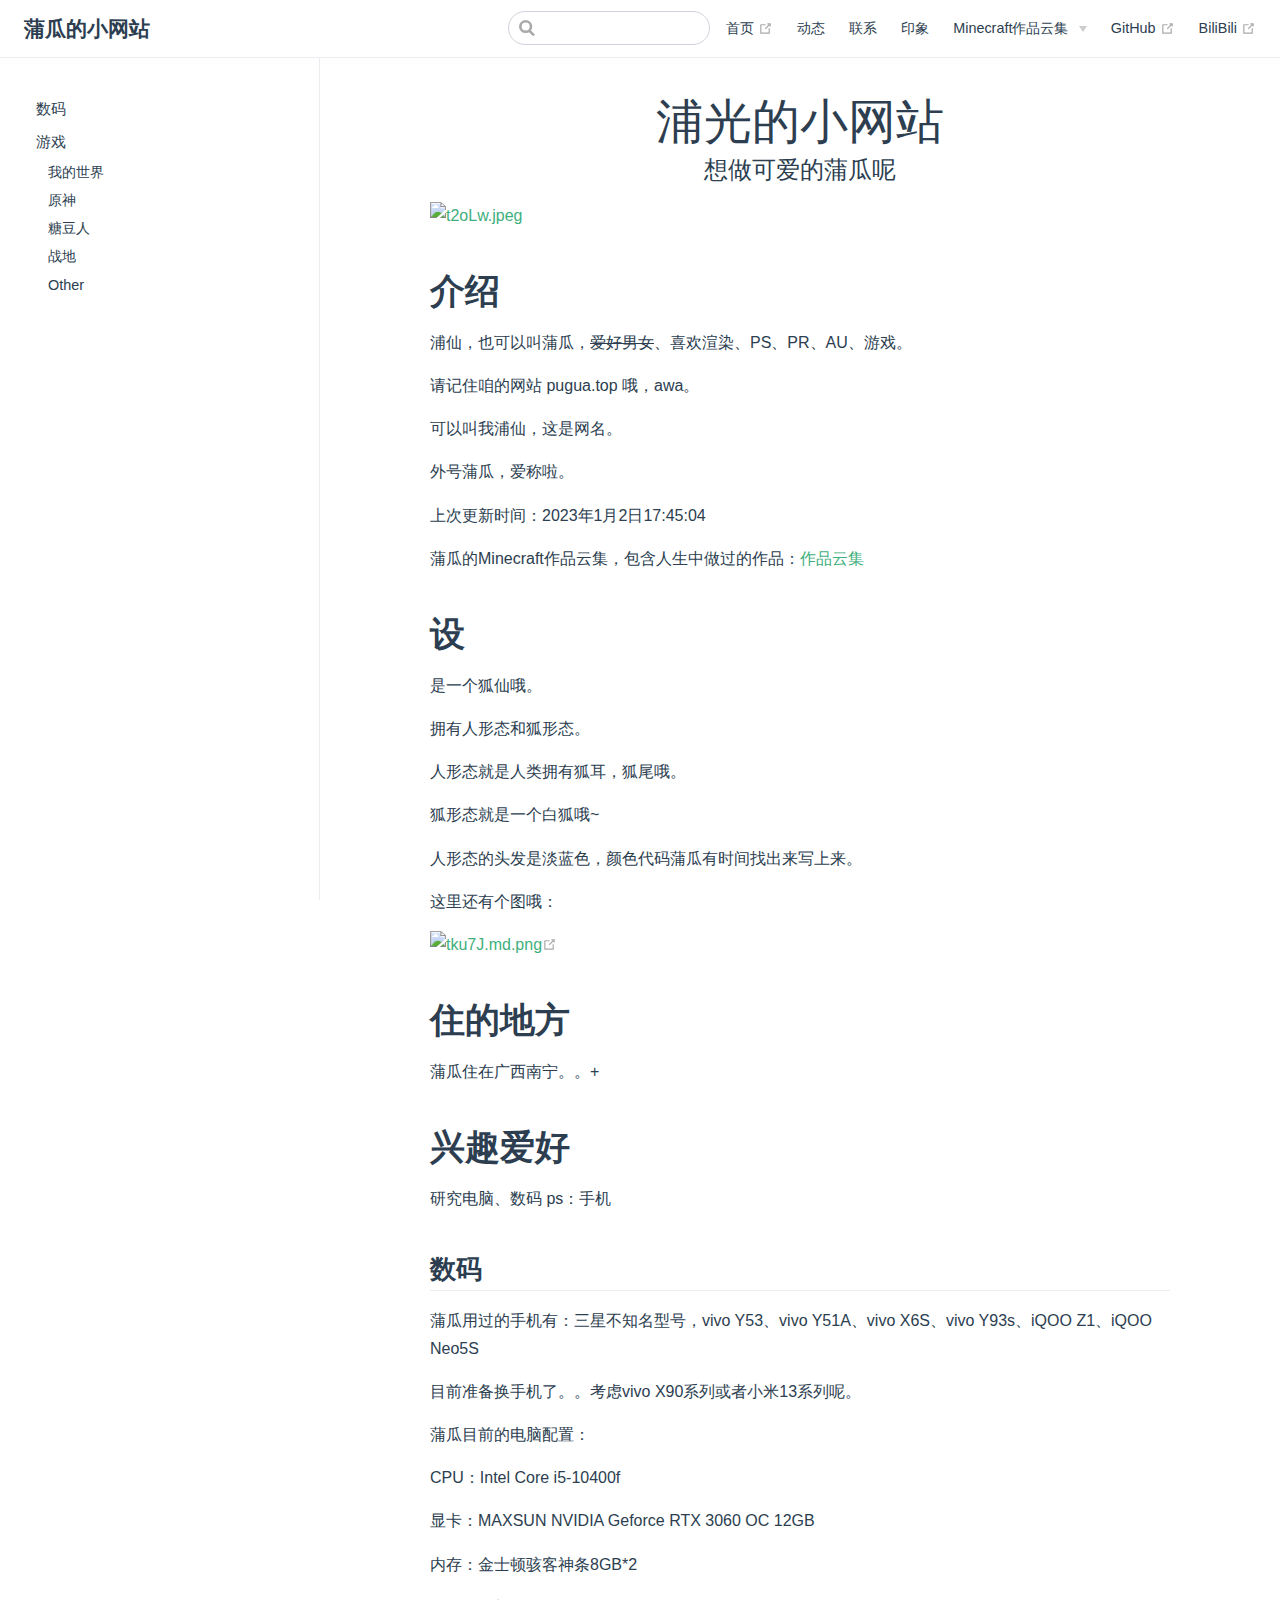
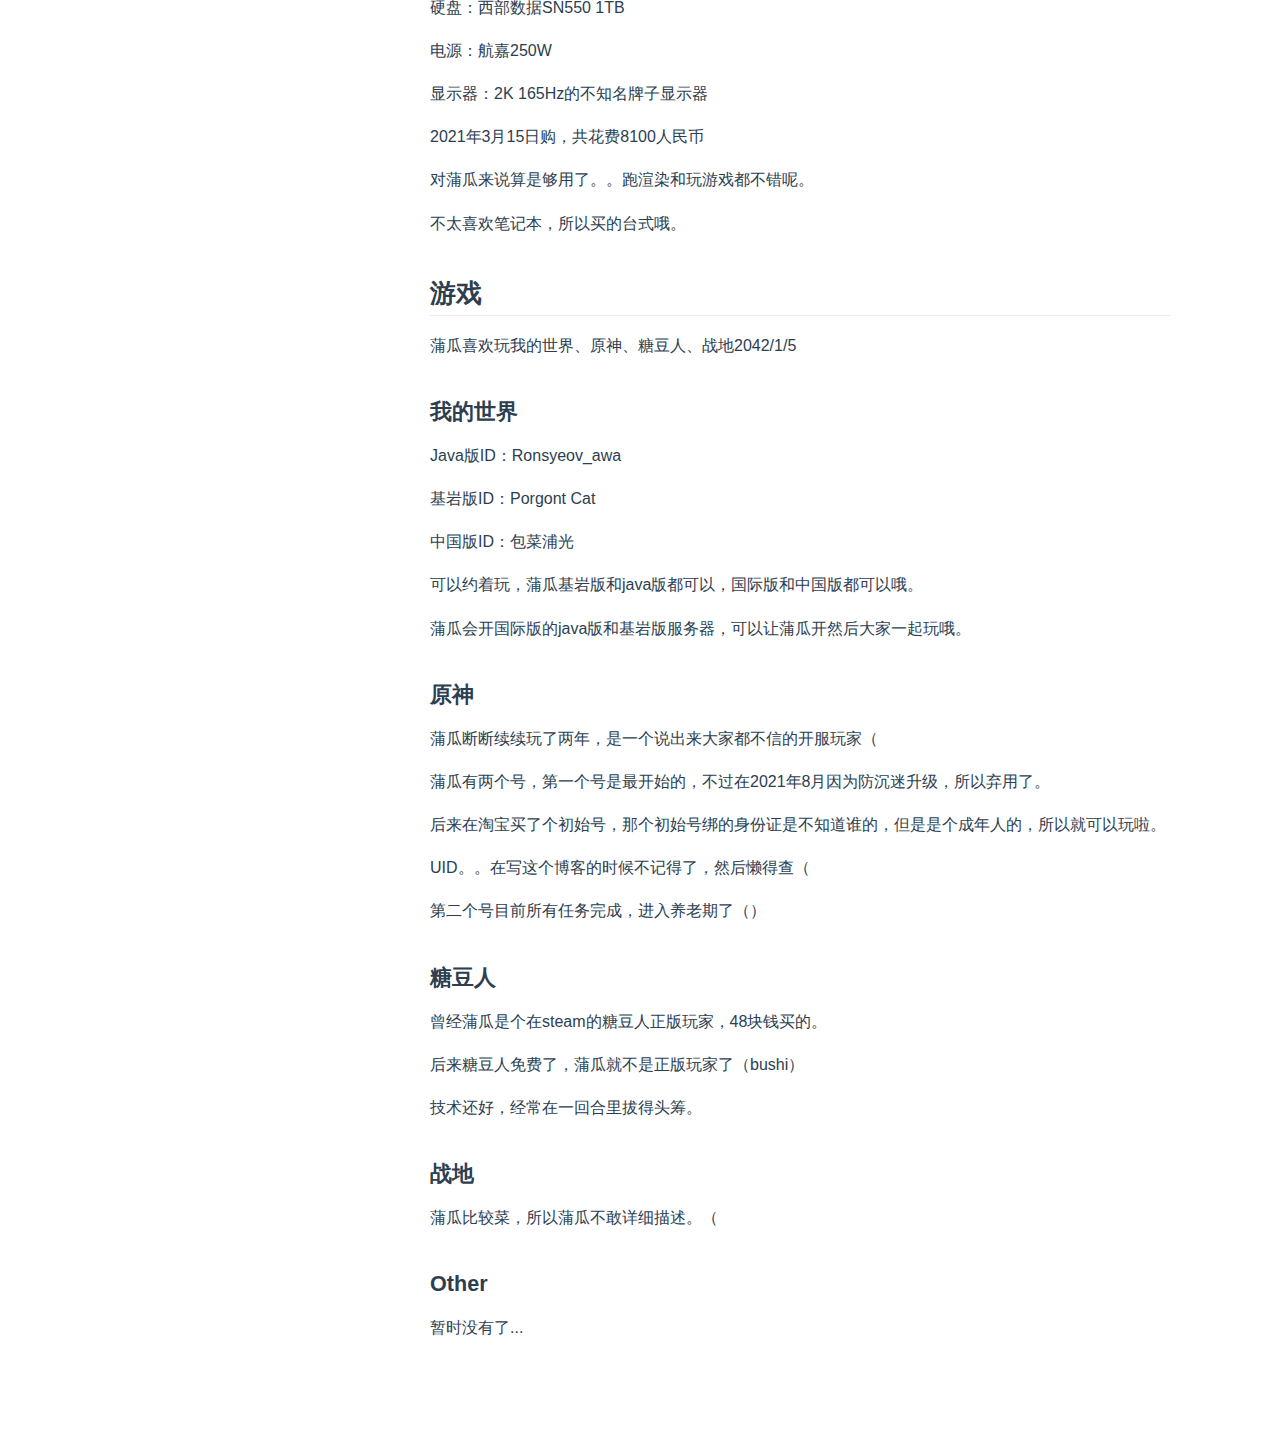
==== commit 898078ad: "Add files via upload" ====
--- a/index.html
+++ b/index.html
@@ -8,7 +8,7 @@
     <link rel="icon" href="logo.jpg">
     <meta name="description" content="爷的个人网站">
     
-    <link rel="preload" href="/assets/css/0.styles.33f7ca3a.css" as="style"><link rel="preload" href="/assets/js/app.b4a6da14.js" as="script"><link rel="preload" href="/assets/js/2.fe0642db.js" as="script"><link rel="preload" href="/assets/js/7.bc638653.js" as="script"><link rel="prefetch" href="/assets/js/10.84c29eb7.js"><link rel="prefetch" href="/assets/js/11.e1807cbc.js"><link rel="prefetch" href="/assets/js/3.0521181e.js"><link rel="prefetch" href="/assets/js/4.0a5db00c.js"><link rel="prefetch" href="/assets/js/5.a01c6a30.js"><link rel="prefetch" href="/assets/js/6.0d93120b.js"><link rel="prefetch" href="/assets/js/8.77e0b209.js"><link rel="prefetch" href="/assets/js/9.53890883.js">
+    <link rel="preload" href="/assets/css/0.styles.33f7ca3a.css" as="style"><link rel="preload" href="/assets/js/app.c2fe0cdb.js" as="script"><link rel="preload" href="/assets/js/2.fe0642db.js" as="script"><link rel="preload" href="/assets/js/7.9dd8aaaa.js" as="script"><link rel="prefetch" href="/assets/js/10.cfd504c8.js"><link rel="prefetch" href="/assets/js/11.e1807cbc.js"><link rel="prefetch" href="/assets/js/3.0521181e.js"><link rel="prefetch" href="/assets/js/4.0a5db00c.js"><link rel="prefetch" href="/assets/js/5.a01c6a30.js"><link rel="prefetch" href="/assets/js/6.0d93120b.js"><link rel="prefetch" href="/assets/js/8.3ff9541c.js"><link rel="prefetch" href="/assets/js/9.1526d5b0.js">
     <link rel="stylesheet" href="/assets/css/0.styles.33f7ca3a.css">
   </head>
   <body>
@@ -41,7 +41,7 @@
   <span><svg xmlns="http://www.w3.org/2000/svg" aria-hidden="true" focusable="false" x="0px" y="0px" viewBox="0 0 100 100" width="15" height="15" class="icon outbound"><path fill="currentColor" d="M18.8,85.1h56l0,0c2.2,0,4-1.8,4-4v-32h-8v28h-48v-48h28v-8h-32l0,0c-2.2,0-4,1.8-4,4v56C14.8,83.3,16.6,85.1,18.8,85.1z"></path> <polygon fill="currentColor" points="45.7,48.7 51.3,54.3 77.2,28.5 77.2,37.2 85.2,37.2 85.2,14.9 62.8,14.9 62.8,22.9 71.5,22.9"></polygon></svg> <span class="sr-only">(opens new window)</span></span></a></div><div class="nav-item"><a href="https://space.bilibili.com/308683128" target="_blank" rel="noopener noreferrer" class="nav-link external">
   BiliBili
   <span><svg xmlns="http://www.w3.org/2000/svg" aria-hidden="true" focusable="false" x="0px" y="0px" viewBox="0 0 100 100" width="15" height="15" class="icon outbound"><path fill="currentColor" d="M18.8,85.1h56l0,0c2.2,0,4-1.8,4-4v-32h-8v28h-48v-48h28v-8h-32l0,0c-2.2,0-4,1.8-4,4v56C14.8,83.3,16.6,85.1,18.8,85.1z"></path> <polygon fill="currentColor" points="45.7,48.7 51.3,54.3 77.2,28.5 77.2,37.2 85.2,37.2 85.2,14.9 62.8,14.9 62.8,22.9 71.5,22.9"></polygon></svg> <span class="sr-only">(opens new window)</span></span></a></div> <!----></nav>  <ul class="sidebar-links"><li><section class="sidebar-group depth-0"><p class="sidebar-heading open"><span></span> <!----></p> <ul class="sidebar-links sidebar-group-items"><li><a href="/#数码" class="sidebar-link">数码</a><ul class="sidebar-sub-headers"></ul></li><li><a href="/#游戏" class="sidebar-link">游戏</a><ul class="sidebar-sub-headers"><li class="sidebar-sub-header"><a href="/#我的世界" class="sidebar-link">我的世界</a></li><li class="sidebar-sub-header"><a href="/#原神" class="sidebar-link">原神</a></li><li class="sidebar-sub-header"><a href="/#糖豆人" class="sidebar-link">糖豆人</a></li><li class="sidebar-sub-header"><a href="/#战地" class="sidebar-link">战地</a></li><li class="sidebar-sub-header"><a href="/#other" class="sidebar-link">Other</a></li></ul></li></ul></section></li></ul> </aside> <main class="page"> <div class="theme-default-content content__default"><center><font size="20">浦光的小网站</font></center> <div align="center"><font size="5">想做可爱的蒲瓜呢
-   </font></div> <img src="/xm.jpg"> <h1 id="介绍"><a href="#介绍" class="header-anchor">#</a> 介绍</h1> <p>浦仙，也可以叫蒲瓜，<s>爱好男女</s>、喜欢渲染、PS、PR、AU、游戏。</p> <p>请记住咱的网站 pugua.top 哦，awa。</p> <p>可以叫我浦仙，这是网名。</p> <p>外号蒲瓜，爱称啦。</p> <p>上次更新时间：2023年1月2日17:45:04</p> <p>蒲瓜的Minecraft作品云集，包含人生中做过的作品：<a href="/code/mc/">作品云集</a></p> <h1 id="设"><a href="#设" class="header-anchor">#</a> 设</h1> <p>是一个狐仙哦。</p> <p>拥有人形态和狐形态。</p> <p>人形态就是人类拥有狐耳，狐尾哦。</p> <p>狐形态就是一个白狐哦~</p> <p>人形态的头发是淡蓝色，颜色代码蒲瓜有时间找出来写上来。</p> <p>这里还有个图哦：</p> <p><a href="https://imgloc.com/i/tku7J" target="_blank" rel="noopener noreferrer"><img src="https://i.328888.xyz/2023/01/02/tku7J.md.png" alt="tku7J.md.png"><span><svg xmlns="http://www.w3.org/2000/svg" aria-hidden="true" focusable="false" x="0px" y="0px" viewBox="0 0 100 100" width="15" height="15" class="icon outbound"><path fill="currentColor" d="M18.8,85.1h56l0,0c2.2,0,4-1.8,4-4v-32h-8v28h-48v-48h28v-8h-32l0,0c-2.2,0-4,1.8-4,4v56C14.8,83.3,16.6,85.1,18.8,85.1z"></path> <polygon fill="currentColor" points="45.7,48.7 51.3,54.3 77.2,28.5 77.2,37.2 85.2,37.2 85.2,14.9 62.8,14.9 62.8,22.9 71.5,22.9"></polygon></svg> <span class="sr-only">(opens new window)</span></span></a></p> <h1 id="住的地方"><a href="#住的地方" class="header-anchor">#</a> 住的地方</h1> <p>蒲瓜住在广西南宁。。+</p> <h1 id="兴趣爱好"><a href="#兴趣爱好" class="header-anchor">#</a> 兴趣爱好</h1> <p>研究电脑、数码 ps：手机</p> <h2 id="数码"><a href="#数码" class="header-anchor">#</a> 数码</h2> <p>蒲瓜用过的手机有：三星不知名型号，vivo Y53、vivo Y51A、vivo X6S、vivo Y93s、iQOO Z1、iQOO Neo5S</p> <p>目前准备换手机了。。考虑vivo X90系列或者小米13系列呢。</p> <p>蒲瓜目前的电脑配置：</p> <p>CPU：Intel Core i5-10400f</p> <p>显卡：MAXSUN NVIDIA Geforce RTX 3060 OC 12GB</p> <p>内存：金士顿骇客神条8GB*2</p> <p>硬盘：西部数据SN550 1TB</p> <p>电源：航嘉250W</p> <p>显示器：2K 165Hz的不知名牌子显示器</p> <p>2021年3月15日购，共花费8100人民币</p> <p>对蒲瓜来说算是够用了。。跑渲染和玩游戏都不错呢。</p> <p>不太喜欢笔记本，所以买的台式哦。</p> <h2 id="游戏"><a href="#游戏" class="header-anchor">#</a> 游戏</h2> <p>蒲瓜喜欢玩我的世界、原神、糖豆人、战地2042/1/5</p> <h3 id="我的世界"><a href="#我的世界" class="header-anchor">#</a> 我的世界</h3> <p>Java版ID：Ronsyeov_awa</p> <p>基岩版ID：Porgont Cat</p> <p>中国版ID：包菜浦光</p> <p>可以约着玩，蒲瓜基岩版和java版都可以，国际版和中国版都可以哦。</p> <p>蒲瓜会开国际版的java版和基岩版服务器，可以让蒲瓜开然后大家一起玩哦。</p> <h3 id="原神"><a href="#原神" class="header-anchor">#</a> 原神</h3> <p>蒲瓜断断续续玩了两年，是一个说出来大家都不信的开服玩家（</p> <p>蒲瓜有两个号，第一个号是最开始的，不过在2021年8月因为防沉迷升级，所以弃用了。</p> <p>后来在淘宝买了个初始号，那个初始号绑的身份证是不知道谁的，但是是个成年人的，所以就可以玩啦。</p> <p>UID。。在写这个博客的时候不记得了，然后懒得查（</p> <p>第二个号目前所有任务完成，进入养老期了（）</p> <h3 id="糖豆人"><a href="#糖豆人" class="header-anchor">#</a> 糖豆人</h3> <p>曾经蒲瓜是个在steam的糖豆人正版玩家，48块钱买的。</p> <p>后来糖豆人免费了，蒲瓜就不是正版玩家了（bushi）</p> <p>技术还好，经常在一回合里拔得头筹。</p> <h3 id="战地"><a href="#战地" class="header-anchor">#</a> 战地</h3> <p>蒲瓜比较菜，所以蒲瓜不敢详细描述。（</p> <h3 id="other"><a href="#other" class="header-anchor">#</a> Other</h3> <p>暂时没有了...</p></div> <footer class="page-edit"><!----> <!----></footer> <!----> </main></div><div class="global-ui"></div></div>
-    <script src="/assets/js/app.b4a6da14.js" defer></script><script src="/assets/js/2.fe0642db.js" defer></script><script src="/assets/js/7.bc638653.js" defer></script>
+   </font></div> <p><a href="https://imgloc.com/i/t2oLw"><img src="https://i.328888.xyz/2023/01/02/t2oLw.md.jpeg" alt="t2oLw.jpeg" border="0"></a></p> <h1 id="介绍"><a href="#介绍" class="header-anchor">#</a> 介绍</h1> <p>浦仙，也可以叫蒲瓜，<s>爱好男女</s>、喜欢渲染、PS、PR、AU、游戏。</p> <p>请记住咱的网站 pugua.top 哦，awa。</p> <p>可以叫我浦仙，这是网名。</p> <p>外号蒲瓜，爱称啦。</p> <p>上次更新时间：2023年1月2日17:45:04</p> <p>蒲瓜的Minecraft作品云集，包含人生中做过的作品：<a href="/code/mc/">作品云集</a></p> <h1 id="设"><a href="#设" class="header-anchor">#</a> 设</h1> <p>是一个狐仙哦。</p> <p>拥有人形态和狐形态。</p> <p>人形态就是人类拥有狐耳，狐尾哦。</p> <p>狐形态就是一个白狐哦~</p> <p>人形态的头发是淡蓝色，颜色代码蒲瓜有时间找出来写上来。</p> <p>这里还有个图哦：</p> <p><a href="https://imgloc.com/i/tku7J" target="_blank" rel="noopener noreferrer"><img src="https://i.328888.xyz/2023/01/02/tku7J.md.png" alt="tku7J.md.png"><span><svg xmlns="http://www.w3.org/2000/svg" aria-hidden="true" focusable="false" x="0px" y="0px" viewBox="0 0 100 100" width="15" height="15" class="icon outbound"><path fill="currentColor" d="M18.8,85.1h56l0,0c2.2,0,4-1.8,4-4v-32h-8v28h-48v-48h28v-8h-32l0,0c-2.2,0-4,1.8-4,4v56C14.8,83.3,16.6,85.1,18.8,85.1z"></path> <polygon fill="currentColor" points="45.7,48.7 51.3,54.3 77.2,28.5 77.2,37.2 85.2,37.2 85.2,14.9 62.8,14.9 62.8,22.9 71.5,22.9"></polygon></svg> <span class="sr-only">(opens new window)</span></span></a></p> <h1 id="住的地方"><a href="#住的地方" class="header-anchor">#</a> 住的地方</h1> <p>蒲瓜住在广西南宁。。+</p> <h1 id="兴趣爱好"><a href="#兴趣爱好" class="header-anchor">#</a> 兴趣爱好</h1> <p>研究电脑、数码 ps：手机</p> <h2 id="数码"><a href="#数码" class="header-anchor">#</a> 数码</h2> <p>蒲瓜用过的手机有：三星不知名型号，vivo Y53、vivo Y51A、vivo X6S、vivo Y93s、iQOO Z1、iQOO Neo5S</p> <p>目前准备换手机了。。考虑vivo X90系列或者小米13系列呢。</p> <p>蒲瓜目前的电脑配置：</p> <p>CPU：Intel Core i5-10400f</p> <p>显卡：MAXSUN NVIDIA Geforce RTX 3060 OC 12GB</p> <p>内存：金士顿骇客神条8GB*2</p> <p>硬盘：西部数据SN550 1TB</p> <p>电源：航嘉250W</p> <p>显示器：2K 165Hz的不知名牌子显示器</p> <p>2021年3月15日购，共花费8100人民币</p> <p>对蒲瓜来说算是够用了。。跑渲染和玩游戏都不错呢。</p> <p>不太喜欢笔记本，所以买的台式哦。</p> <h2 id="游戏"><a href="#游戏" class="header-anchor">#</a> 游戏</h2> <p>蒲瓜喜欢玩我的世界、原神、糖豆人、战地2042/1/5</p> <h3 id="我的世界"><a href="#我的世界" class="header-anchor">#</a> 我的世界</h3> <p>Java版ID：Ronsyeov_awa</p> <p>基岩版ID：Porgont Cat</p> <p>中国版ID：包菜浦光</p> <p>可以约着玩，蒲瓜基岩版和java版都可以，国际版和中国版都可以哦。</p> <p>蒲瓜会开国际版的java版和基岩版服务器，可以让蒲瓜开然后大家一起玩哦。</p> <h3 id="原神"><a href="#原神" class="header-anchor">#</a> 原神</h3> <p>蒲瓜断断续续玩了两年，是一个说出来大家都不信的开服玩家（</p> <p>蒲瓜有两个号，第一个号是最开始的，不过在2021年8月因为防沉迷升级，所以弃用了。</p> <p>后来在淘宝买了个初始号，那个初始号绑的身份证是不知道谁的，但是是个成年人的，所以就可以玩啦。</p> <p>UID。。在写这个博客的时候不记得了，然后懒得查（</p> <p>第二个号目前所有任务完成，进入养老期了（）</p> <h3 id="糖豆人"><a href="#糖豆人" class="header-anchor">#</a> 糖豆人</h3> <p>曾经蒲瓜是个在steam的糖豆人正版玩家，48块钱买的。</p> <p>后来糖豆人免费了，蒲瓜就不是正版玩家了（bushi）</p> <p>技术还好，经常在一回合里拔得头筹。</p> <h3 id="战地"><a href="#战地" class="header-anchor">#</a> 战地</h3> <p>蒲瓜比较菜，所以蒲瓜不敢详细描述。（</p> <h3 id="other"><a href="#other" class="header-anchor">#</a> Other</h3> <p>暂时没有了...</p></div> <footer class="page-edit"><!----> <!----></footer> <!----> </main></div><div class="global-ui"></div></div>
+    <script src="/assets/js/app.c2fe0cdb.js" defer></script><script src="/assets/js/2.fe0642db.js" defer></script><script src="/assets/js/7.9dd8aaaa.js" defer></script>
   </body>
 </html>
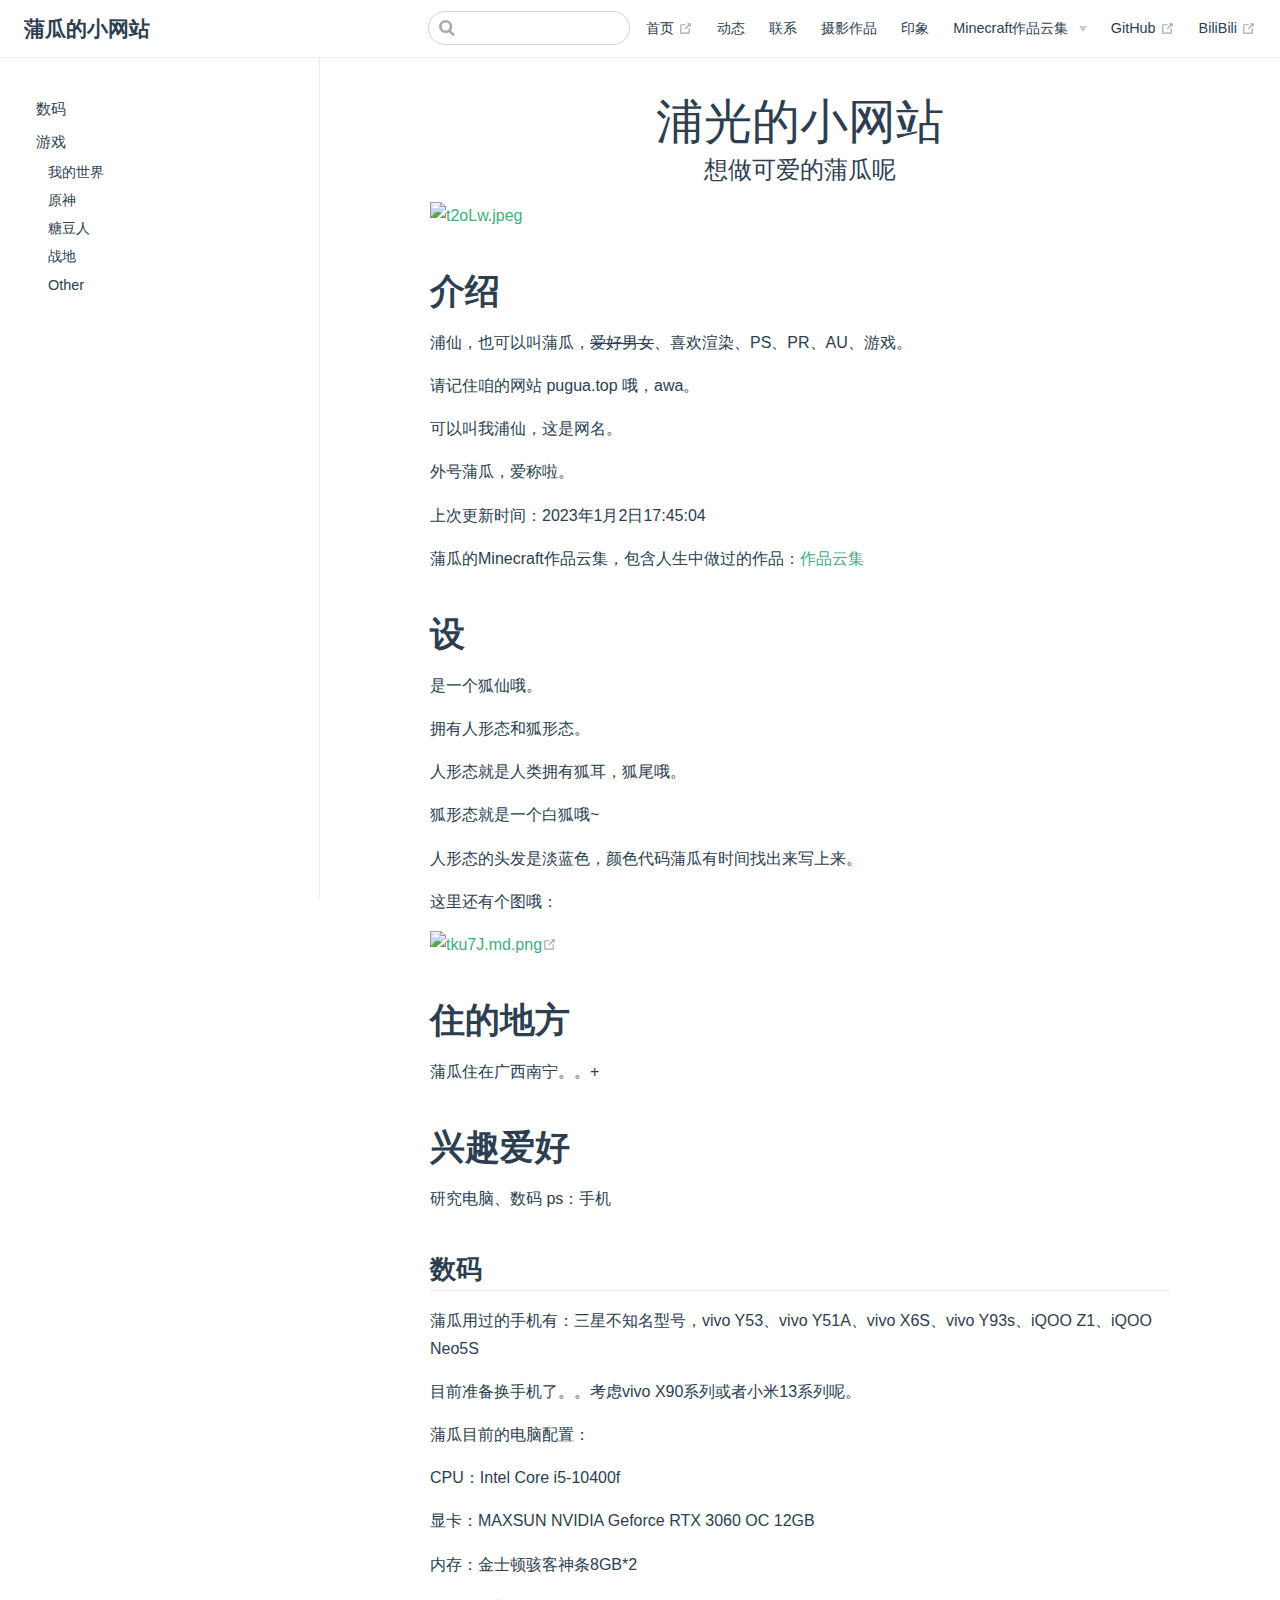
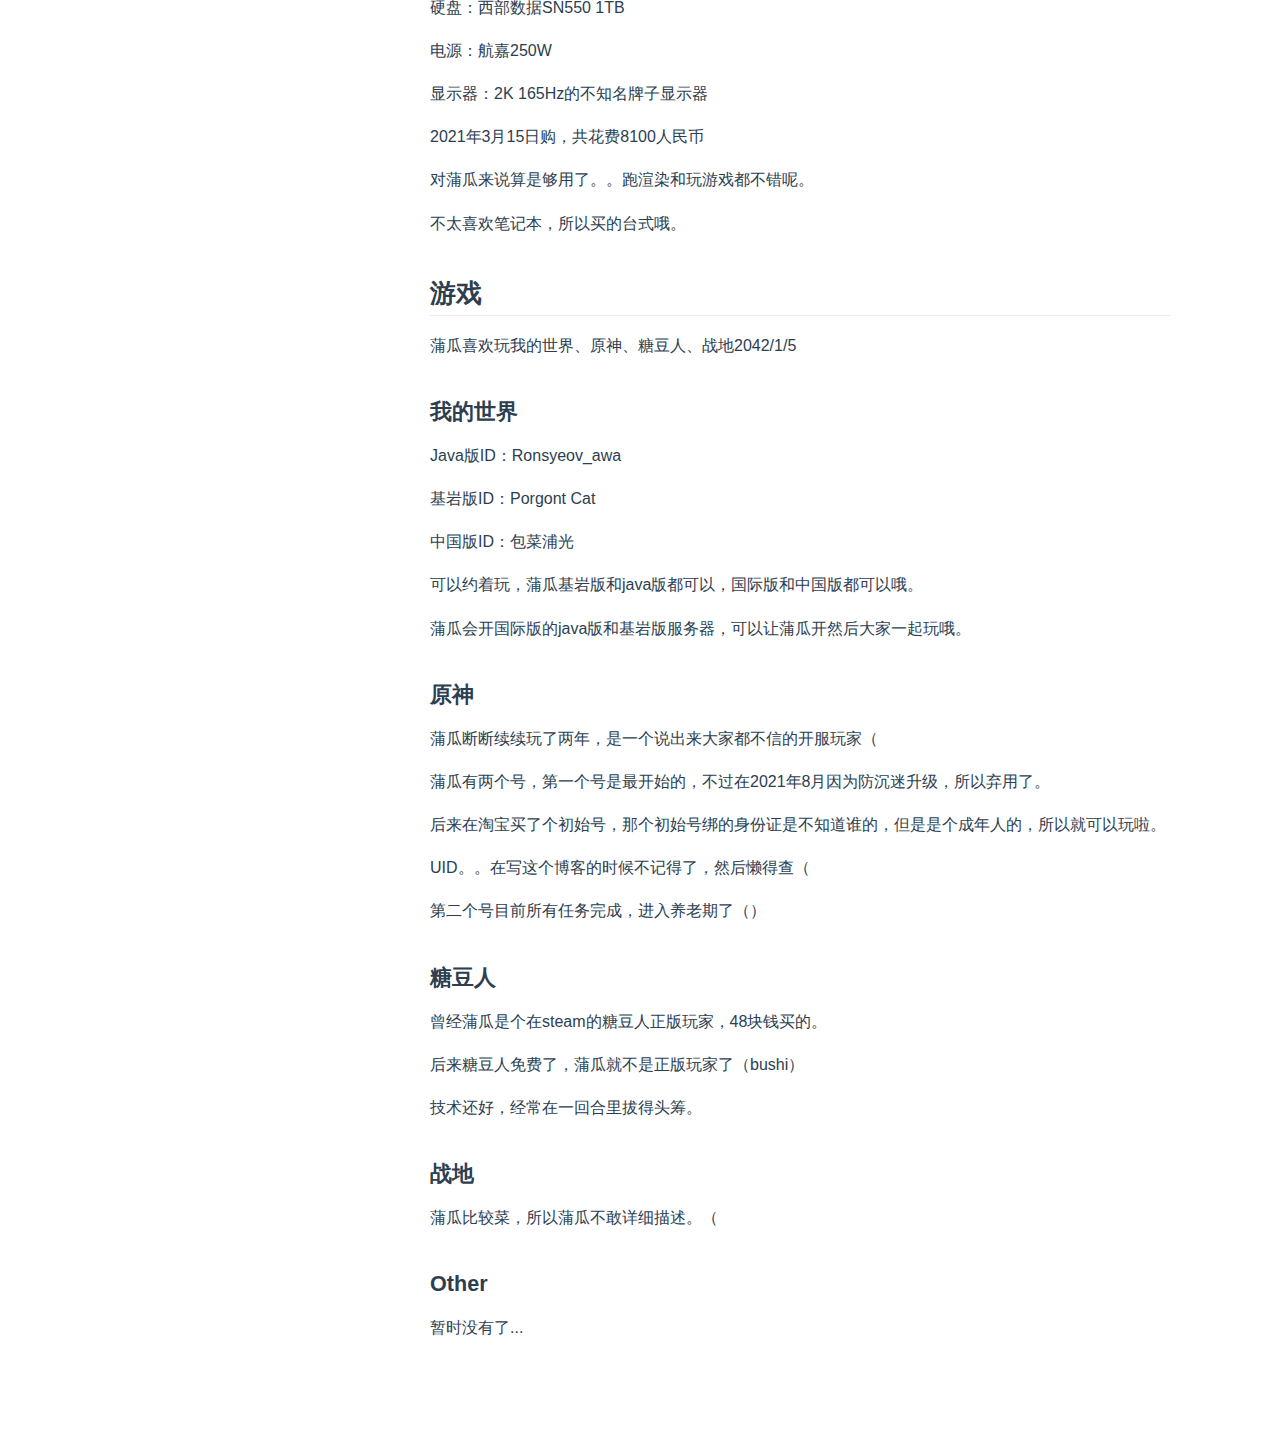
==== commit 659de045: "Add files via upload" ====
--- a/index.html
+++ b/index.html
@@ -8,7 +8,7 @@
     <link rel="icon" href="logo.jpg">
     <meta name="description" content="爷的个人网站">
     
-    <link rel="preload" href="/assets/css/0.styles.33f7ca3a.css" as="style"><link rel="preload" href="/assets/js/app.c2fe0cdb.js" as="script"><link rel="preload" href="/assets/js/2.fe0642db.js" as="script"><link rel="preload" href="/assets/js/7.9dd8aaaa.js" as="script"><link rel="prefetch" href="/assets/js/10.cfd504c8.js"><link rel="prefetch" href="/assets/js/11.e1807cbc.js"><link rel="prefetch" href="/assets/js/3.0521181e.js"><link rel="prefetch" href="/assets/js/4.0a5db00c.js"><link rel="prefetch" href="/assets/js/5.a01c6a30.js"><link rel="prefetch" href="/assets/js/6.0d93120b.js"><link rel="prefetch" href="/assets/js/8.3ff9541c.js"><link rel="prefetch" href="/assets/js/9.1526d5b0.js">
+    <link rel="preload" href="/assets/css/0.styles.33f7ca3a.css" as="style"><link rel="preload" href="/assets/js/app.6f3b41db.js" as="script"><link rel="preload" href="/assets/js/2.fe0642db.js" as="script"><link rel="preload" href="/assets/js/7.9dd8aaaa.js" as="script"><link rel="prefetch" href="/assets/js/10.7c510d4d.js"><link rel="prefetch" href="/assets/js/11.7717cbec.js"><link rel="prefetch" href="/assets/js/12.e7650f92.js"><link rel="prefetch" href="/assets/js/3.5fcc812d.js"><link rel="prefetch" href="/assets/js/4.0a5db00c.js"><link rel="prefetch" href="/assets/js/5.a01c6a30.js"><link rel="prefetch" href="/assets/js/6.0d93120b.js"><link rel="prefetch" href="/assets/js/8.28bc92b5.js"><link rel="prefetch" href="/assets/js/9.9df2a9c0.js">
     <link rel="stylesheet" href="/assets/css/0.styles.33f7ca3a.css">
   </head>
   <body>
@@ -18,6 +18,8 @@
   动态
 </a></div><div class="nav-item"><a href="/lxfs/qq/" class="nav-link">
   联系
+</a></div><div class="nav-item"><a href="/code/huiyi/" class="nav-link">
+  摄影作品
 </a></div><div class="nav-item"><a href="/code/yx/" class="nav-link">
   印象
 </a></div><div class="nav-item"><div class="dropdown-wrapper"><button type="button" aria-label="Minecraft作品云集" class="dropdown-title"><span class="title">Minecraft作品云集</span> <span class="arrow down"></span></button> <button type="button" aria-label="Minecraft作品云集" class="mobile-dropdown-title"><span class="title">Minecraft作品云集</span> <span class="arrow right"></span></button> <ul class="nav-dropdown" style="display:none;"><li class="dropdown-item"><!----> <a href="/code/mc/" class="nav-link">
@@ -32,6 +34,8 @@
   动态
 </a></div><div class="nav-item"><a href="/lxfs/qq/" class="nav-link">
   联系
+</a></div><div class="nav-item"><a href="/code/huiyi/" class="nav-link">
+  摄影作品
 </a></div><div class="nav-item"><a href="/code/yx/" class="nav-link">
   印象
 </a></div><div class="nav-item"><div class="dropdown-wrapper"><button type="button" aria-label="Minecraft作品云集" class="dropdown-title"><span class="title">Minecraft作品云集</span> <span class="arrow down"></span></button> <button type="button" aria-label="Minecraft作品云集" class="mobile-dropdown-title"><span class="title">Minecraft作品云集</span> <span class="arrow right"></span></button> <ul class="nav-dropdown" style="display:none;"><li class="dropdown-item"><!----> <a href="/code/mc/" class="nav-link">
@@ -42,6 +46,6 @@
   BiliBili
   <span><svg xmlns="http://www.w3.org/2000/svg" aria-hidden="true" focusable="false" x="0px" y="0px" viewBox="0 0 100 100" width="15" height="15" class="icon outbound"><path fill="currentColor" d="M18.8,85.1h56l0,0c2.2,0,4-1.8,4-4v-32h-8v28h-48v-48h28v-8h-32l0,0c-2.2,0-4,1.8-4,4v56C14.8,83.3,16.6,85.1,18.8,85.1z"></path> <polygon fill="currentColor" points="45.7,48.7 51.3,54.3 77.2,28.5 77.2,37.2 85.2,37.2 85.2,14.9 62.8,14.9 62.8,22.9 71.5,22.9"></polygon></svg> <span class="sr-only">(opens new window)</span></span></a></div> <!----></nav>  <ul class="sidebar-links"><li><section class="sidebar-group depth-0"><p class="sidebar-heading open"><span></span> <!----></p> <ul class="sidebar-links sidebar-group-items"><li><a href="/#数码" class="sidebar-link">数码</a><ul class="sidebar-sub-headers"></ul></li><li><a href="/#游戏" class="sidebar-link">游戏</a><ul class="sidebar-sub-headers"><li class="sidebar-sub-header"><a href="/#我的世界" class="sidebar-link">我的世界</a></li><li class="sidebar-sub-header"><a href="/#原神" class="sidebar-link">原神</a></li><li class="sidebar-sub-header"><a href="/#糖豆人" class="sidebar-link">糖豆人</a></li><li class="sidebar-sub-header"><a href="/#战地" class="sidebar-link">战地</a></li><li class="sidebar-sub-header"><a href="/#other" class="sidebar-link">Other</a></li></ul></li></ul></section></li></ul> </aside> <main class="page"> <div class="theme-default-content content__default"><center><font size="20">浦光的小网站</font></center> <div align="center"><font size="5">想做可爱的蒲瓜呢
    </font></div> <p><a href="https://imgloc.com/i/t2oLw"><img src="https://i.328888.xyz/2023/01/02/t2oLw.md.jpeg" alt="t2oLw.jpeg" border="0"></a></p> <h1 id="介绍"><a href="#介绍" class="header-anchor">#</a> 介绍</h1> <p>浦仙，也可以叫蒲瓜，<s>爱好男女</s>、喜欢渲染、PS、PR、AU、游戏。</p> <p>请记住咱的网站 pugua.top 哦，awa。</p> <p>可以叫我浦仙，这是网名。</p> <p>外号蒲瓜，爱称啦。</p> <p>上次更新时间：2023年1月2日17:45:04</p> <p>蒲瓜的Minecraft作品云集，包含人生中做过的作品：<a href="/code/mc/">作品云集</a></p> <h1 id="设"><a href="#设" class="header-anchor">#</a> 设</h1> <p>是一个狐仙哦。</p> <p>拥有人形态和狐形态。</p> <p>人形态就是人类拥有狐耳，狐尾哦。</p> <p>狐形态就是一个白狐哦~</p> <p>人形态的头发是淡蓝色，颜色代码蒲瓜有时间找出来写上来。</p> <p>这里还有个图哦：</p> <p><a href="https://imgloc.com/i/tku7J" target="_blank" rel="noopener noreferrer"><img src="https://i.328888.xyz/2023/01/02/tku7J.md.png" alt="tku7J.md.png"><span><svg xmlns="http://www.w3.org/2000/svg" aria-hidden="true" focusable="false" x="0px" y="0px" viewBox="0 0 100 100" width="15" height="15" class="icon outbound"><path fill="currentColor" d="M18.8,85.1h56l0,0c2.2,0,4-1.8,4-4v-32h-8v28h-48v-48h28v-8h-32l0,0c-2.2,0-4,1.8-4,4v56C14.8,83.3,16.6,85.1,18.8,85.1z"></path> <polygon fill="currentColor" points="45.7,48.7 51.3,54.3 77.2,28.5 77.2,37.2 85.2,37.2 85.2,14.9 62.8,14.9 62.8,22.9 71.5,22.9"></polygon></svg> <span class="sr-only">(opens new window)</span></span></a></p> <h1 id="住的地方"><a href="#住的地方" class="header-anchor">#</a> 住的地方</h1> <p>蒲瓜住在广西南宁。。+</p> <h1 id="兴趣爱好"><a href="#兴趣爱好" class="header-anchor">#</a> 兴趣爱好</h1> <p>研究电脑、数码 ps：手机</p> <h2 id="数码"><a href="#数码" class="header-anchor">#</a> 数码</h2> <p>蒲瓜用过的手机有：三星不知名型号，vivo Y53、vivo Y51A、vivo X6S、vivo Y93s、iQOO Z1、iQOO Neo5S</p> <p>目前准备换手机了。。考虑vivo X90系列或者小米13系列呢。</p> <p>蒲瓜目前的电脑配置：</p> <p>CPU：Intel Core i5-10400f</p> <p>显卡：MAXSUN NVIDIA Geforce RTX 3060 OC 12GB</p> <p>内存：金士顿骇客神条8GB*2</p> <p>硬盘：西部数据SN550 1TB</p> <p>电源：航嘉250W</p> <p>显示器：2K 165Hz的不知名牌子显示器</p> <p>2021年3月15日购，共花费8100人民币</p> <p>对蒲瓜来说算是够用了。。跑渲染和玩游戏都不错呢。</p> <p>不太喜欢笔记本，所以买的台式哦。</p> <h2 id="游戏"><a href="#游戏" class="header-anchor">#</a> 游戏</h2> <p>蒲瓜喜欢玩我的世界、原神、糖豆人、战地2042/1/5</p> <h3 id="我的世界"><a href="#我的世界" class="header-anchor">#</a> 我的世界</h3> <p>Java版ID：Ronsyeov_awa</p> <p>基岩版ID：Porgont Cat</p> <p>中国版ID：包菜浦光</p> <p>可以约着玩，蒲瓜基岩版和java版都可以，国际版和中国版都可以哦。</p> <p>蒲瓜会开国际版的java版和基岩版服务器，可以让蒲瓜开然后大家一起玩哦。</p> <h3 id="原神"><a href="#原神" class="header-anchor">#</a> 原神</h3> <p>蒲瓜断断续续玩了两年，是一个说出来大家都不信的开服玩家（</p> <p>蒲瓜有两个号，第一个号是最开始的，不过在2021年8月因为防沉迷升级，所以弃用了。</p> <p>后来在淘宝买了个初始号，那个初始号绑的身份证是不知道谁的，但是是个成年人的，所以就可以玩啦。</p> <p>UID。。在写这个博客的时候不记得了，然后懒得查（</p> <p>第二个号目前所有任务完成，进入养老期了（）</p> <h3 id="糖豆人"><a href="#糖豆人" class="header-anchor">#</a> 糖豆人</h3> <p>曾经蒲瓜是个在steam的糖豆人正版玩家，48块钱买的。</p> <p>后来糖豆人免费了，蒲瓜就不是正版玩家了（bushi）</p> <p>技术还好，经常在一回合里拔得头筹。</p> <h3 id="战地"><a href="#战地" class="header-anchor">#</a> 战地</h3> <p>蒲瓜比较菜，所以蒲瓜不敢详细描述。（</p> <h3 id="other"><a href="#other" class="header-anchor">#</a> Other</h3> <p>暂时没有了...</p></div> <footer class="page-edit"><!----> <!----></footer> <!----> </main></div><div class="global-ui"></div></div>
-    <script src="/assets/js/app.c2fe0cdb.js" defer></script><script src="/assets/js/2.fe0642db.js" defer></script><script src="/assets/js/7.9dd8aaaa.js" defer></script>
+    <script src="/assets/js/app.6f3b41db.js" defer></script><script src="/assets/js/2.fe0642db.js" defer></script><script src="/assets/js/7.9dd8aaaa.js" defer></script>
   </body>
 </html>
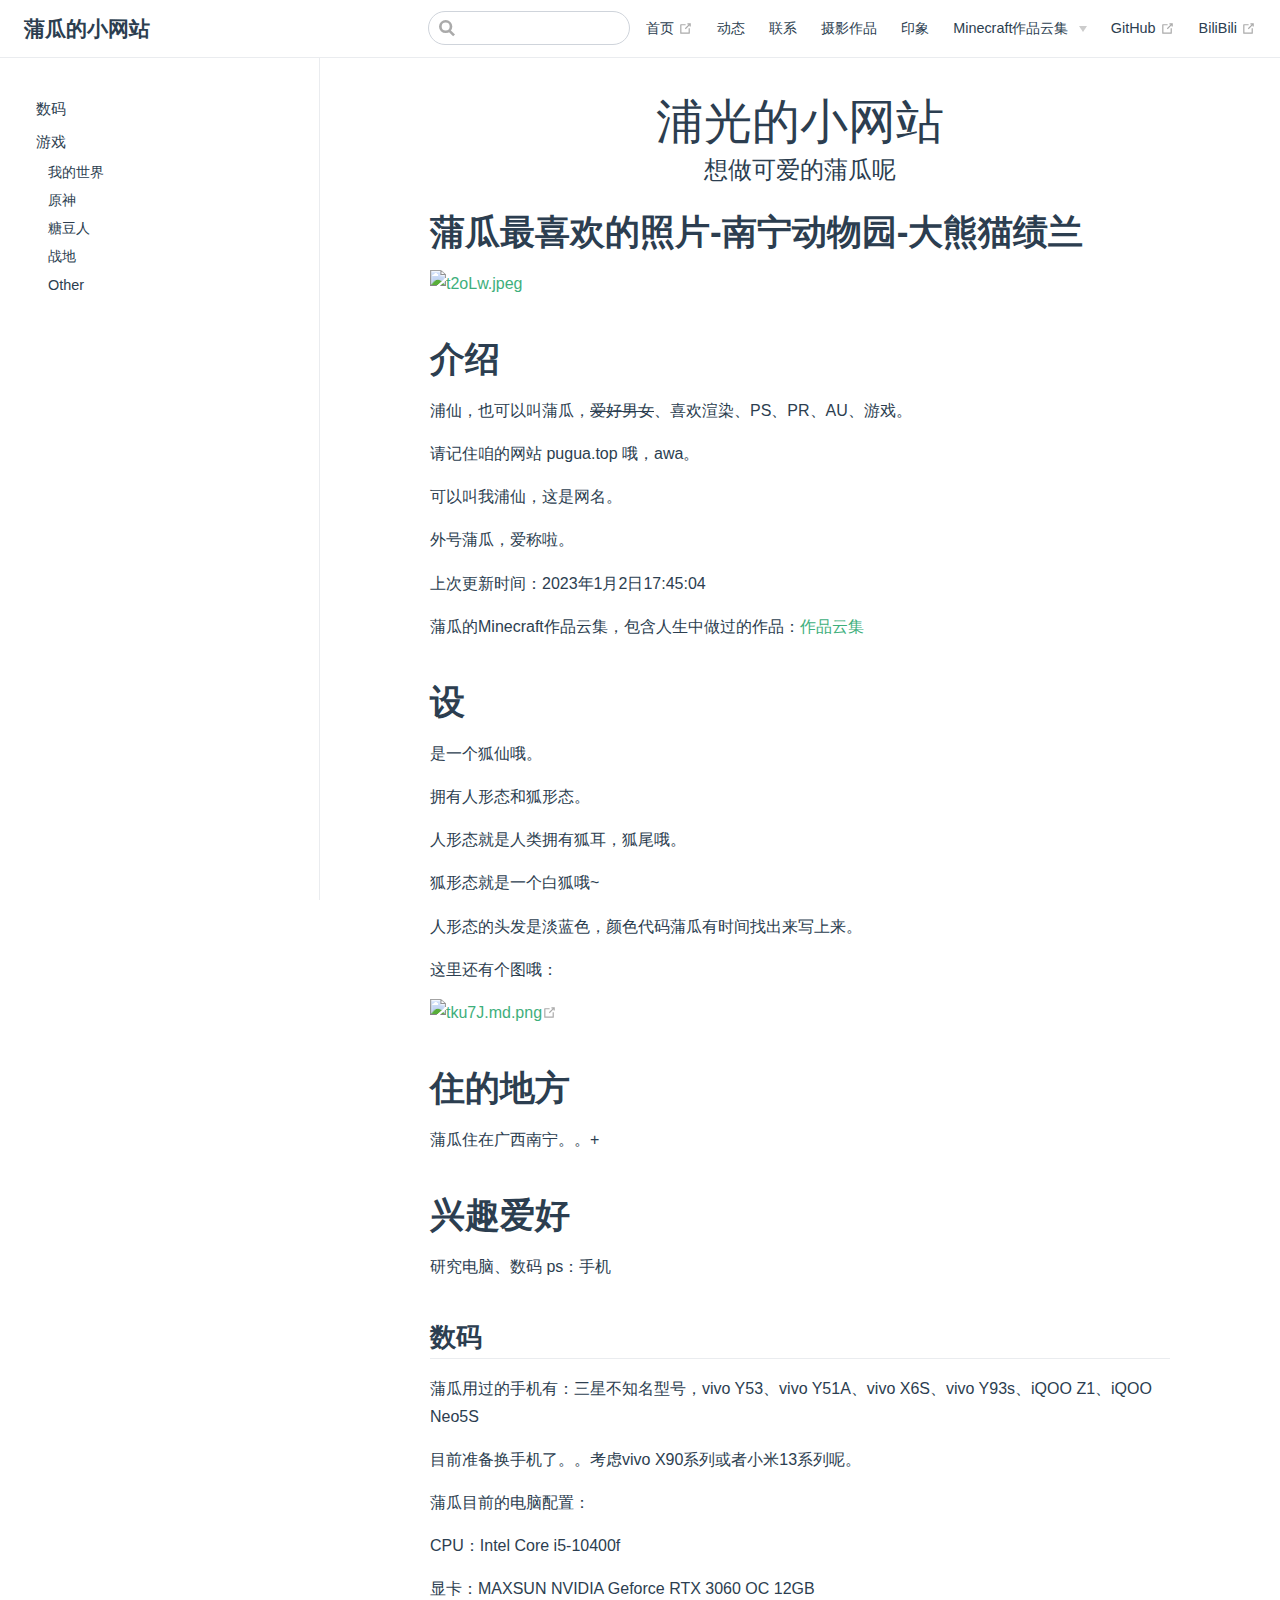
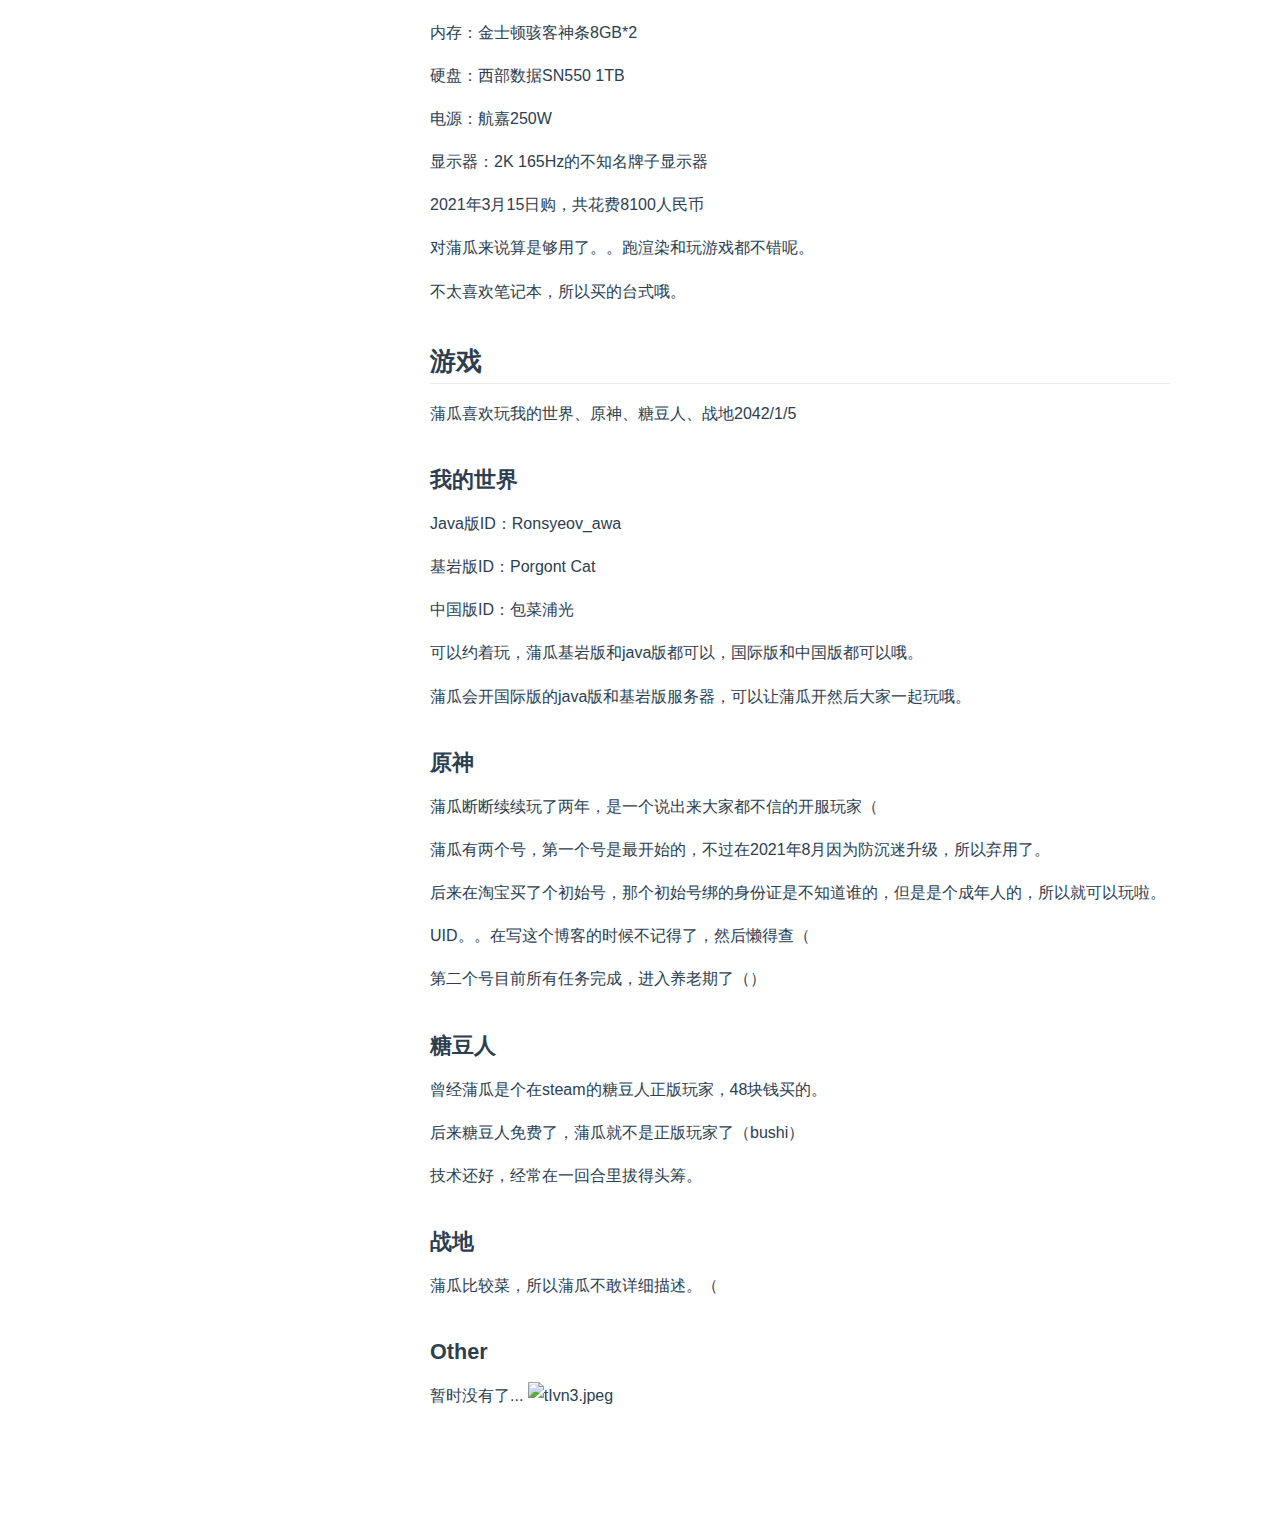
==== commit 76eab348: "Add files via upload" ====
--- a/index.html
+++ b/index.html
@@ -8,7 +8,7 @@
     <link rel="icon" href="logo.jpg">
     <meta name="description" content="爷的个人网站">
     
-    <link rel="preload" href="/assets/css/0.styles.33f7ca3a.css" as="style"><link rel="preload" href="/assets/js/app.6f3b41db.js" as="script"><link rel="preload" href="/assets/js/2.fe0642db.js" as="script"><link rel="preload" href="/assets/js/7.9dd8aaaa.js" as="script"><link rel="prefetch" href="/assets/js/10.7c510d4d.js"><link rel="prefetch" href="/assets/js/11.7717cbec.js"><link rel="prefetch" href="/assets/js/12.e7650f92.js"><link rel="prefetch" href="/assets/js/3.5fcc812d.js"><link rel="prefetch" href="/assets/js/4.0a5db00c.js"><link rel="prefetch" href="/assets/js/5.a01c6a30.js"><link rel="prefetch" href="/assets/js/6.0d93120b.js"><link rel="prefetch" href="/assets/js/8.28bc92b5.js"><link rel="prefetch" href="/assets/js/9.9df2a9c0.js">
+    <link rel="preload" href="/assets/css/0.styles.33f7ca3a.css" as="style"><link rel="preload" href="/assets/js/app.b34291f1.js" as="script"><link rel="preload" href="/assets/js/2.fe0642db.js" as="script"><link rel="preload" href="/assets/js/7.54a14126.js" as="script"><link rel="prefetch" href="/assets/js/10.7d84a4f7.js"><link rel="prefetch" href="/assets/js/11.7717cbec.js"><link rel="prefetch" href="/assets/js/12.111f9b61.js"><link rel="prefetch" href="/assets/js/3.5fcc812d.js"><link rel="prefetch" href="/assets/js/4.0a5db00c.js"><link rel="prefetch" href="/assets/js/5.a01c6a30.js"><link rel="prefetch" href="/assets/js/6.0d93120b.js"><link rel="prefetch" href="/assets/js/8.a4f37a41.js"><link rel="prefetch" href="/assets/js/9.57c9f910.js">
     <link rel="stylesheet" href="/assets/css/0.styles.33f7ca3a.css">
   </head>
   <body>
@@ -45,7 +45,8 @@
   <span><svg xmlns="http://www.w3.org/2000/svg" aria-hidden="true" focusable="false" x="0px" y="0px" viewBox="0 0 100 100" width="15" height="15" class="icon outbound"><path fill="currentColor" d="M18.8,85.1h56l0,0c2.2,0,4-1.8,4-4v-32h-8v28h-48v-48h28v-8h-32l0,0c-2.2,0-4,1.8-4,4v56C14.8,83.3,16.6,85.1,18.8,85.1z"></path> <polygon fill="currentColor" points="45.7,48.7 51.3,54.3 77.2,28.5 77.2,37.2 85.2,37.2 85.2,14.9 62.8,14.9 62.8,22.9 71.5,22.9"></polygon></svg> <span class="sr-only">(opens new window)</span></span></a></div><div class="nav-item"><a href="https://space.bilibili.com/308683128" target="_blank" rel="noopener noreferrer" class="nav-link external">
   BiliBili
   <span><svg xmlns="http://www.w3.org/2000/svg" aria-hidden="true" focusable="false" x="0px" y="0px" viewBox="0 0 100 100" width="15" height="15" class="icon outbound"><path fill="currentColor" d="M18.8,85.1h56l0,0c2.2,0,4-1.8,4-4v-32h-8v28h-48v-48h28v-8h-32l0,0c-2.2,0-4,1.8-4,4v56C14.8,83.3,16.6,85.1,18.8,85.1z"></path> <polygon fill="currentColor" points="45.7,48.7 51.3,54.3 77.2,28.5 77.2,37.2 85.2,37.2 85.2,14.9 62.8,14.9 62.8,22.9 71.5,22.9"></polygon></svg> <span class="sr-only">(opens new window)</span></span></a></div> <!----></nav>  <ul class="sidebar-links"><li><section class="sidebar-group depth-0"><p class="sidebar-heading open"><span></span> <!----></p> <ul class="sidebar-links sidebar-group-items"><li><a href="/#数码" class="sidebar-link">数码</a><ul class="sidebar-sub-headers"></ul></li><li><a href="/#游戏" class="sidebar-link">游戏</a><ul class="sidebar-sub-headers"><li class="sidebar-sub-header"><a href="/#我的世界" class="sidebar-link">我的世界</a></li><li class="sidebar-sub-header"><a href="/#原神" class="sidebar-link">原神</a></li><li class="sidebar-sub-header"><a href="/#糖豆人" class="sidebar-link">糖豆人</a></li><li class="sidebar-sub-header"><a href="/#战地" class="sidebar-link">战地</a></li><li class="sidebar-sub-header"><a href="/#other" class="sidebar-link">Other</a></li></ul></li></ul></section></li></ul> </aside> <main class="page"> <div class="theme-default-content content__default"><center><font size="20">浦光的小网站</font></center> <div align="center"><font size="5">想做可爱的蒲瓜呢
-   </font></div> <p><a href="https://imgloc.com/i/t2oLw"><img src="https://i.328888.xyz/2023/01/02/t2oLw.md.jpeg" alt="t2oLw.jpeg" border="0"></a></p> <h1 id="介绍"><a href="#介绍" class="header-anchor">#</a> 介绍</h1> <p>浦仙，也可以叫蒲瓜，<s>爱好男女</s>、喜欢渲染、PS、PR、AU、游戏。</p> <p>请记住咱的网站 pugua.top 哦，awa。</p> <p>可以叫我浦仙，这是网名。</p> <p>外号蒲瓜，爱称啦。</p> <p>上次更新时间：2023年1月2日17:45:04</p> <p>蒲瓜的Minecraft作品云集，包含人生中做过的作品：<a href="/code/mc/">作品云集</a></p> <h1 id="设"><a href="#设" class="header-anchor">#</a> 设</h1> <p>是一个狐仙哦。</p> <p>拥有人形态和狐形态。</p> <p>人形态就是人类拥有狐耳，狐尾哦。</p> <p>狐形态就是一个白狐哦~</p> <p>人形态的头发是淡蓝色，颜色代码蒲瓜有时间找出来写上来。</p> <p>这里还有个图哦：</p> <p><a href="https://imgloc.com/i/tku7J" target="_blank" rel="noopener noreferrer"><img src="https://i.328888.xyz/2023/01/02/tku7J.md.png" alt="tku7J.md.png"><span><svg xmlns="http://www.w3.org/2000/svg" aria-hidden="true" focusable="false" x="0px" y="0px" viewBox="0 0 100 100" width="15" height="15" class="icon outbound"><path fill="currentColor" d="M18.8,85.1h56l0,0c2.2,0,4-1.8,4-4v-32h-8v28h-48v-48h28v-8h-32l0,0c-2.2,0-4,1.8-4,4v56C14.8,83.3,16.6,85.1,18.8,85.1z"></path> <polygon fill="currentColor" points="45.7,48.7 51.3,54.3 77.2,28.5 77.2,37.2 85.2,37.2 85.2,14.9 62.8,14.9 62.8,22.9 71.5,22.9"></polygon></svg> <span class="sr-only">(opens new window)</span></span></a></p> <h1 id="住的地方"><a href="#住的地方" class="header-anchor">#</a> 住的地方</h1> <p>蒲瓜住在广西南宁。。+</p> <h1 id="兴趣爱好"><a href="#兴趣爱好" class="header-anchor">#</a> 兴趣爱好</h1> <p>研究电脑、数码 ps：手机</p> <h2 id="数码"><a href="#数码" class="header-anchor">#</a> 数码</h2> <p>蒲瓜用过的手机有：三星不知名型号，vivo Y53、vivo Y51A、vivo X6S、vivo Y93s、iQOO Z1、iQOO Neo5S</p> <p>目前准备换手机了。。考虑vivo X90系列或者小米13系列呢。</p> <p>蒲瓜目前的电脑配置：</p> <p>CPU：Intel Core i5-10400f</p> <p>显卡：MAXSUN NVIDIA Geforce RTX 3060 OC 12GB</p> <p>内存：金士顿骇客神条8GB*2</p> <p>硬盘：西部数据SN550 1TB</p> <p>电源：航嘉250W</p> <p>显示器：2K 165Hz的不知名牌子显示器</p> <p>2021年3月15日购，共花费8100人民币</p> <p>对蒲瓜来说算是够用了。。跑渲染和玩游戏都不错呢。</p> <p>不太喜欢笔记本，所以买的台式哦。</p> <h2 id="游戏"><a href="#游戏" class="header-anchor">#</a> 游戏</h2> <p>蒲瓜喜欢玩我的世界、原神、糖豆人、战地2042/1/5</p> <h3 id="我的世界"><a href="#我的世界" class="header-anchor">#</a> 我的世界</h3> <p>Java版ID：Ronsyeov_awa</p> <p>基岩版ID：Porgont Cat</p> <p>中国版ID：包菜浦光</p> <p>可以约着玩，蒲瓜基岩版和java版都可以，国际版和中国版都可以哦。</p> <p>蒲瓜会开国际版的java版和基岩版服务器，可以让蒲瓜开然后大家一起玩哦。</p> <h3 id="原神"><a href="#原神" class="header-anchor">#</a> 原神</h3> <p>蒲瓜断断续续玩了两年，是一个说出来大家都不信的开服玩家（</p> <p>蒲瓜有两个号，第一个号是最开始的，不过在2021年8月因为防沉迷升级，所以弃用了。</p> <p>后来在淘宝买了个初始号，那个初始号绑的身份证是不知道谁的，但是是个成年人的，所以就可以玩啦。</p> <p>UID。。在写这个博客的时候不记得了，然后懒得查（</p> <p>第二个号目前所有任务完成，进入养老期了（）</p> <h3 id="糖豆人"><a href="#糖豆人" class="header-anchor">#</a> 糖豆人</h3> <p>曾经蒲瓜是个在steam的糖豆人正版玩家，48块钱买的。</p> <p>后来糖豆人免费了，蒲瓜就不是正版玩家了（bushi）</p> <p>技术还好，经常在一回合里拔得头筹。</p> <h3 id="战地"><a href="#战地" class="header-anchor">#</a> 战地</h3> <p>蒲瓜比较菜，所以蒲瓜不敢详细描述。（</p> <h3 id="other"><a href="#other" class="header-anchor">#</a> Other</h3> <p>暂时没有了...</p></div> <footer class="page-edit"><!----> <!----></footer> <!----> </main></div><div class="global-ui"></div></div>
-    <script src="/assets/js/app.6f3b41db.js" defer></script><script src="/assets/js/2.fe0642db.js" defer></script><script src="/assets/js/7.9dd8aaaa.js" defer></script>
+   </font></div> <h1 id="蒲瓜最喜欢的照片-南宁动物园-大熊猫绩兰"><a href="#蒲瓜最喜欢的照片-南宁动物园-大熊猫绩兰" class="header-anchor">#</a> 蒲瓜最喜欢的照片-南宁动物园-大熊猫绩兰</h1> <p><a href="https://imgloc.com/i/t2oLw"><img src="https://i.328888.xyz/2023/01/02/t2oLw.md.jpeg" alt="t2oLw.jpeg" border="0"></a></p> <h1 id="介绍"><a href="#介绍" class="header-anchor">#</a> 介绍</h1> <p>浦仙，也可以叫蒲瓜，<s>爱好男女</s>、喜欢渲染、PS、PR、AU、游戏。</p> <p>请记住咱的网站 pugua.top 哦，awa。</p> <p>可以叫我浦仙，这是网名。</p> <p>外号蒲瓜，爱称啦。</p> <p>上次更新时间：2023年1月2日17:45:04</p> <p>蒲瓜的Minecraft作品云集，包含人生中做过的作品：<a href="/code/mc/">作品云集</a></p> <h1 id="设"><a href="#设" class="header-anchor">#</a> 设</h1> <p>是一个狐仙哦。</p> <p>拥有人形态和狐形态。</p> <p>人形态就是人类拥有狐耳，狐尾哦。</p> <p>狐形态就是一个白狐哦~</p> <p>人形态的头发是淡蓝色，颜色代码蒲瓜有时间找出来写上来。</p> <p>这里还有个图哦：</p> <p><a href="https://imgloc.com/i/tku7J" target="_blank" rel="noopener noreferrer"><img src="https://i.328888.xyz/2023/01/02/tku7J.md.png" alt="tku7J.md.png"><span><svg xmlns="http://www.w3.org/2000/svg" aria-hidden="true" focusable="false" x="0px" y="0px" viewBox="0 0 100 100" width="15" height="15" class="icon outbound"><path fill="currentColor" d="M18.8,85.1h56l0,0c2.2,0,4-1.8,4-4v-32h-8v28h-48v-48h28v-8h-32l0,0c-2.2,0-4,1.8-4,4v56C14.8,83.3,16.6,85.1,18.8,85.1z"></path> <polygon fill="currentColor" points="45.7,48.7 51.3,54.3 77.2,28.5 77.2,37.2 85.2,37.2 85.2,14.9 62.8,14.9 62.8,22.9 71.5,22.9"></polygon></svg> <span class="sr-only">(opens new window)</span></span></a></p> <h1 id="住的地方"><a href="#住的地方" class="header-anchor">#</a> 住的地方</h1> <p>蒲瓜住在广西南宁。。+</p> <h1 id="兴趣爱好"><a href="#兴趣爱好" class="header-anchor">#</a> 兴趣爱好</h1> <p>研究电脑、数码 ps：手机</p> <h2 id="数码"><a href="#数码" class="header-anchor">#</a> 数码</h2> <p>蒲瓜用过的手机有：三星不知名型号，vivo Y53、vivo Y51A、vivo X6S、vivo Y93s、iQOO Z1、iQOO Neo5S</p> <p>目前准备换手机了。。考虑vivo X90系列或者小米13系列呢。</p> <p>蒲瓜目前的电脑配置：</p> <p>CPU：Intel Core i5-10400f</p> <p>显卡：MAXSUN NVIDIA Geforce RTX 3060 OC 12GB</p> <p>内存：金士顿骇客神条8GB*2</p> <p>硬盘：西部数据SN550 1TB</p> <p>电源：航嘉250W</p> <p>显示器：2K 165Hz的不知名牌子显示器</p> <p>2021年3月15日购，共花费8100人民币</p> <p>对蒲瓜来说算是够用了。。跑渲染和玩游戏都不错呢。</p> <p>不太喜欢笔记本，所以买的台式哦。</p> <h2 id="游戏"><a href="#游戏" class="header-anchor">#</a> 游戏</h2> <p>蒲瓜喜欢玩我的世界、原神、糖豆人、战地2042/1/5</p> <h3 id="我的世界"><a href="#我的世界" class="header-anchor">#</a> 我的世界</h3> <p>Java版ID：Ronsyeov_awa</p> <p>基岩版ID：Porgont Cat</p> <p>中国版ID：包菜浦光</p> <p>可以约着玩，蒲瓜基岩版和java版都可以，国际版和中国版都可以哦。</p> <p>蒲瓜会开国际版的java版和基岩版服务器，可以让蒲瓜开然后大家一起玩哦。</p> <h3 id="原神"><a href="#原神" class="header-anchor">#</a> 原神</h3> <p>蒲瓜断断续续玩了两年，是一个说出来大家都不信的开服玩家（</p> <p>蒲瓜有两个号，第一个号是最开始的，不过在2021年8月因为防沉迷升级，所以弃用了。</p> <p>后来在淘宝买了个初始号，那个初始号绑的身份证是不知道谁的，但是是个成年人的，所以就可以玩啦。</p> <p>UID。。在写这个博客的时候不记得了，然后懒得查（</p> <p>第二个号目前所有任务完成，进入养老期了（）</p> <h3 id="糖豆人"><a href="#糖豆人" class="header-anchor">#</a> 糖豆人</h3> <p>曾经蒲瓜是个在steam的糖豆人正版玩家，48块钱买的。</p> <p>后来糖豆人免费了，蒲瓜就不是正版玩家了（bushi）</p> <p>技术还好，经常在一回合里拔得头筹。</p> <h3 id="战地"><a href="#战地" class="header-anchor">#</a> 战地</h3> <p>蒲瓜比较菜，所以蒲瓜不敢详细描述。（</p> <h3 id="other"><a href="#other" class="header-anchor">#</a> Other</h3> <p>暂时没有了...
+<img src="https://i.328888.xyz/2023/01/02/tIvn3.jpeg" alt="tIvn3.jpeg" border="0"></p></div> <footer class="page-edit"><!----> <!----></footer> <!----> </main></div><div class="global-ui"></div></div>
+    <script src="/assets/js/app.b34291f1.js" defer></script><script src="/assets/js/2.fe0642db.js" defer></script><script src="/assets/js/7.54a14126.js" defer></script>
   </body>
 </html>
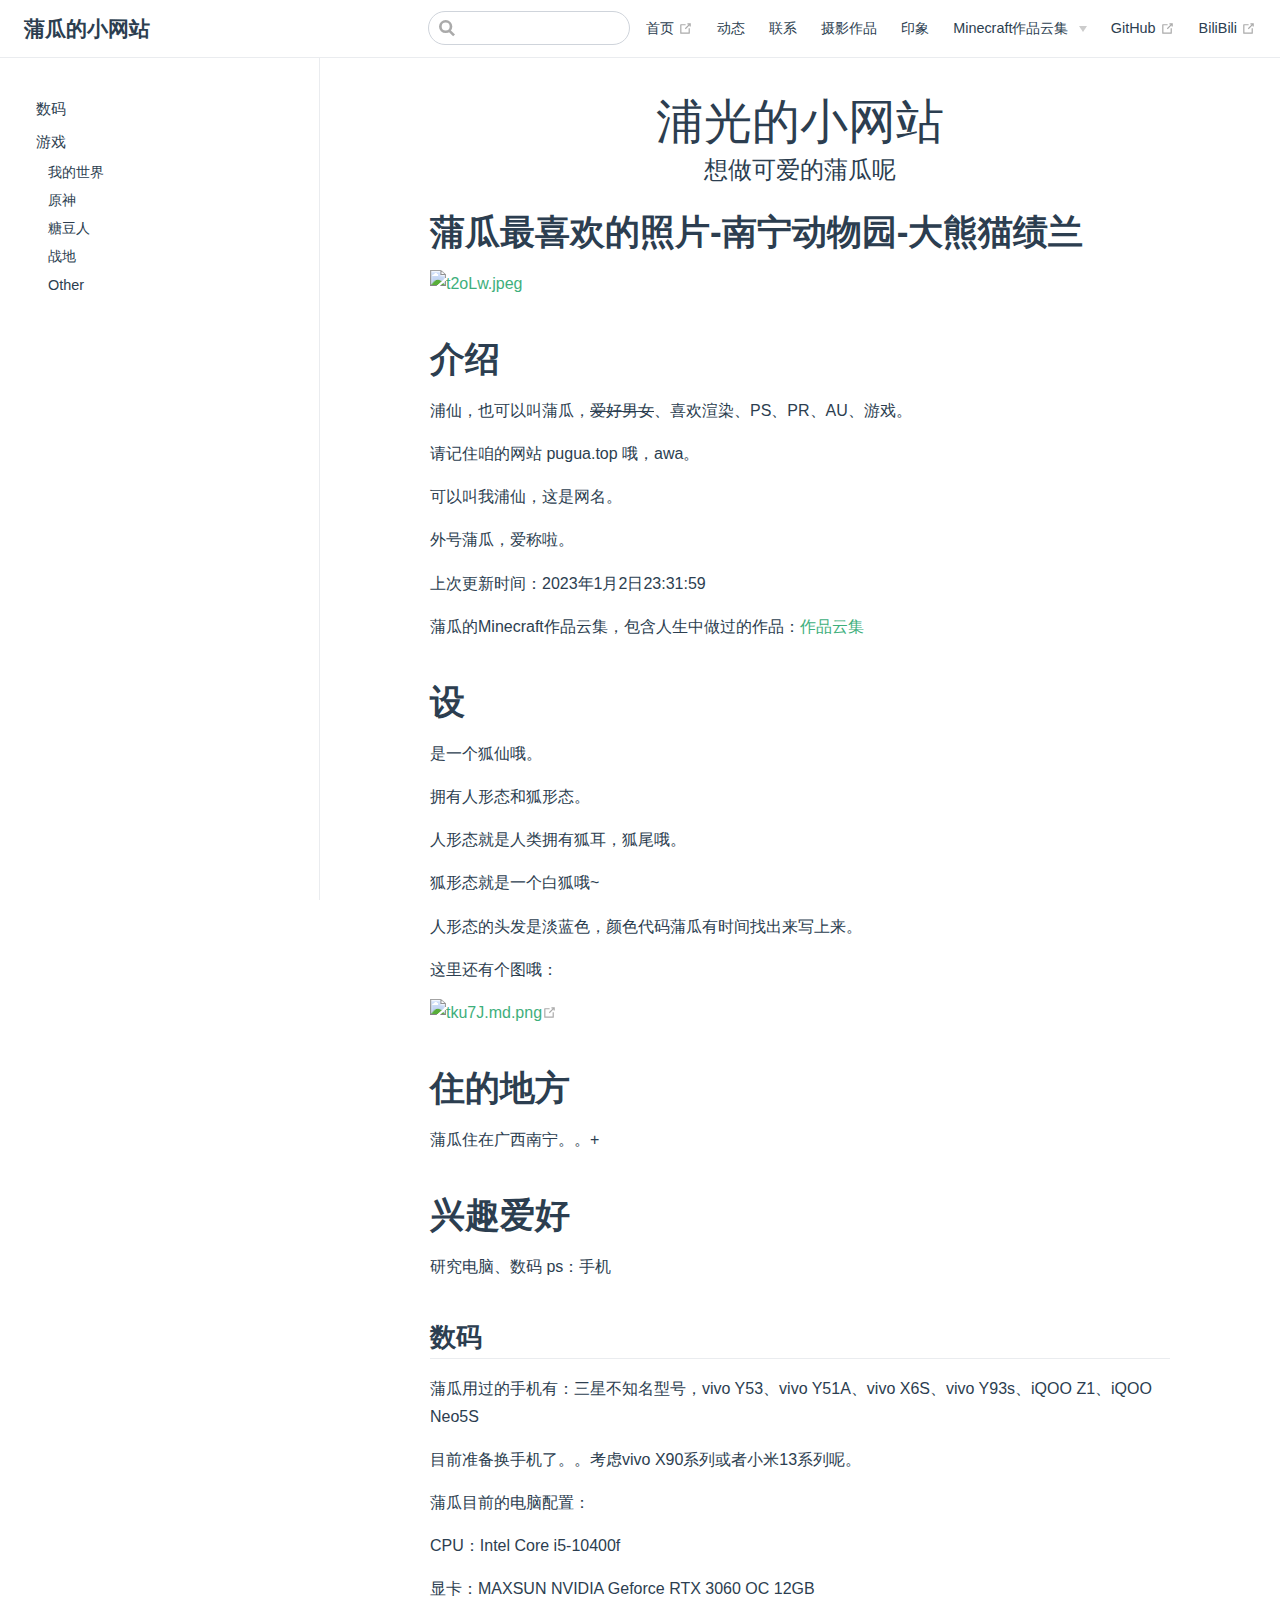
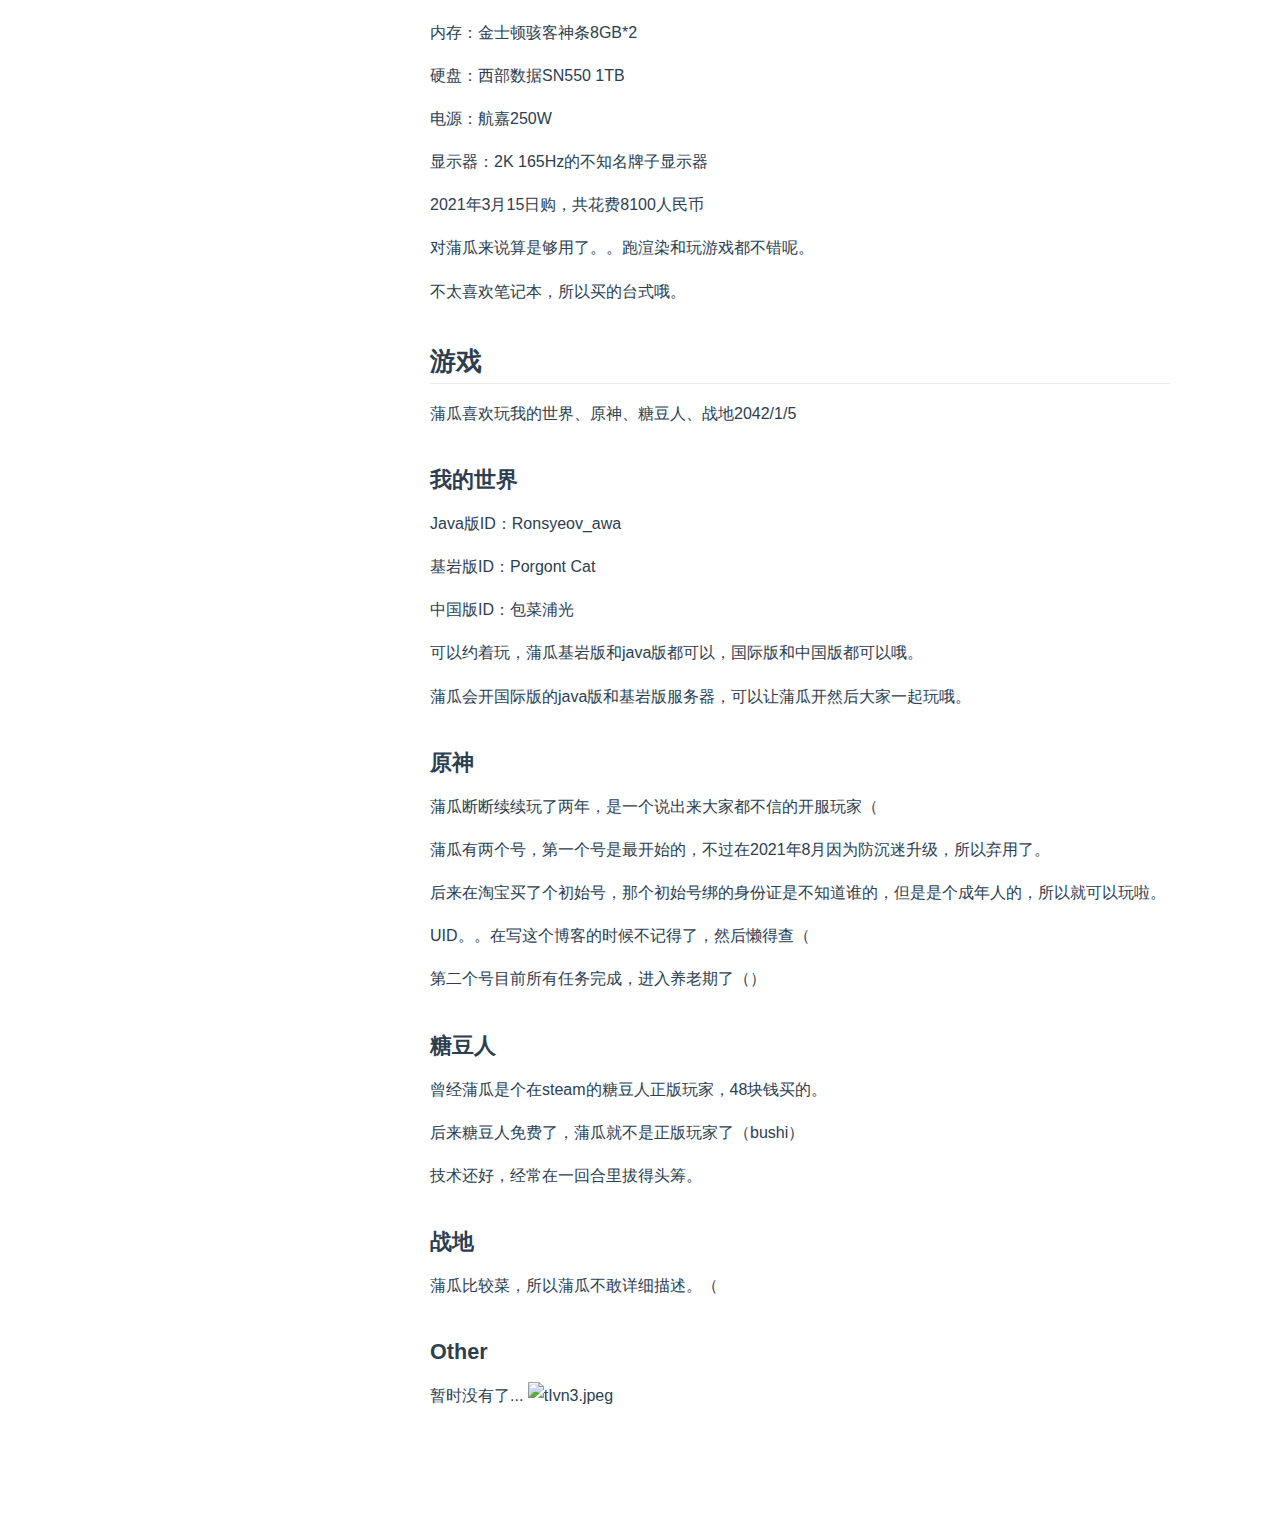
==== commit f0f91e5c: "Add files via upload" ====
--- a/index.html
+++ b/index.html
@@ -8,7 +8,7 @@
     <link rel="icon" href="logo.jpg">
     <meta name="description" content="爷的个人网站">
     
-    <link rel="preload" href="/assets/css/0.styles.33f7ca3a.css" as="style"><link rel="preload" href="/assets/js/app.b34291f1.js" as="script"><link rel="preload" href="/assets/js/2.fe0642db.js" as="script"><link rel="preload" href="/assets/js/7.54a14126.js" as="script"><link rel="prefetch" href="/assets/js/10.7d84a4f7.js"><link rel="prefetch" href="/assets/js/11.7717cbec.js"><link rel="prefetch" href="/assets/js/12.111f9b61.js"><link rel="prefetch" href="/assets/js/3.5fcc812d.js"><link rel="prefetch" href="/assets/js/4.0a5db00c.js"><link rel="prefetch" href="/assets/js/5.a01c6a30.js"><link rel="prefetch" href="/assets/js/6.0d93120b.js"><link rel="prefetch" href="/assets/js/8.a4f37a41.js"><link rel="prefetch" href="/assets/js/9.57c9f910.js">
+    <link rel="preload" href="/assets/css/0.styles.33f7ca3a.css" as="style"><link rel="preload" href="/assets/js/app.70ce9e73.js" as="script"><link rel="preload" href="/assets/js/2.fe0642db.js" as="script"><link rel="preload" href="/assets/js/7.31c0575f.js" as="script"><link rel="prefetch" href="/assets/js/10.1ec0b881.js"><link rel="prefetch" href="/assets/js/11.7717cbec.js"><link rel="prefetch" href="/assets/js/12.e7650f92.js"><link rel="prefetch" href="/assets/js/3.5fcc812d.js"><link rel="prefetch" href="/assets/js/4.0a5db00c.js"><link rel="prefetch" href="/assets/js/5.a01c6a30.js"><link rel="prefetch" href="/assets/js/6.0d93120b.js"><link rel="prefetch" href="/assets/js/8.f5506843.js"><link rel="prefetch" href="/assets/js/9.2a246e5d.js">
     <link rel="stylesheet" href="/assets/css/0.styles.33f7ca3a.css">
   </head>
   <body>
@@ -45,8 +45,8 @@
   <span><svg xmlns="http://www.w3.org/2000/svg" aria-hidden="true" focusable="false" x="0px" y="0px" viewBox="0 0 100 100" width="15" height="15" class="icon outbound"><path fill="currentColor" d="M18.8,85.1h56l0,0c2.2,0,4-1.8,4-4v-32h-8v28h-48v-48h28v-8h-32l0,0c-2.2,0-4,1.8-4,4v56C14.8,83.3,16.6,85.1,18.8,85.1z"></path> <polygon fill="currentColor" points="45.7,48.7 51.3,54.3 77.2,28.5 77.2,37.2 85.2,37.2 85.2,14.9 62.8,14.9 62.8,22.9 71.5,22.9"></polygon></svg> <span class="sr-only">(opens new window)</span></span></a></div><div class="nav-item"><a href="https://space.bilibili.com/308683128" target="_blank" rel="noopener noreferrer" class="nav-link external">
   BiliBili
   <span><svg xmlns="http://www.w3.org/2000/svg" aria-hidden="true" focusable="false" x="0px" y="0px" viewBox="0 0 100 100" width="15" height="15" class="icon outbound"><path fill="currentColor" d="M18.8,85.1h56l0,0c2.2,0,4-1.8,4-4v-32h-8v28h-48v-48h28v-8h-32l0,0c-2.2,0-4,1.8-4,4v56C14.8,83.3,16.6,85.1,18.8,85.1z"></path> <polygon fill="currentColor" points="45.7,48.7 51.3,54.3 77.2,28.5 77.2,37.2 85.2,37.2 85.2,14.9 62.8,14.9 62.8,22.9 71.5,22.9"></polygon></svg> <span class="sr-only">(opens new window)</span></span></a></div> <!----></nav>  <ul class="sidebar-links"><li><section class="sidebar-group depth-0"><p class="sidebar-heading open"><span></span> <!----></p> <ul class="sidebar-links sidebar-group-items"><li><a href="/#数码" class="sidebar-link">数码</a><ul class="sidebar-sub-headers"></ul></li><li><a href="/#游戏" class="sidebar-link">游戏</a><ul class="sidebar-sub-headers"><li class="sidebar-sub-header"><a href="/#我的世界" class="sidebar-link">我的世界</a></li><li class="sidebar-sub-header"><a href="/#原神" class="sidebar-link">原神</a></li><li class="sidebar-sub-header"><a href="/#糖豆人" class="sidebar-link">糖豆人</a></li><li class="sidebar-sub-header"><a href="/#战地" class="sidebar-link">战地</a></li><li class="sidebar-sub-header"><a href="/#other" class="sidebar-link">Other</a></li></ul></li></ul></section></li></ul> </aside> <main class="page"> <div class="theme-default-content content__default"><center><font size="20">浦光的小网站</font></center> <div align="center"><font size="5">想做可爱的蒲瓜呢
-   </font></div> <h1 id="蒲瓜最喜欢的照片-南宁动物园-大熊猫绩兰"><a href="#蒲瓜最喜欢的照片-南宁动物园-大熊猫绩兰" class="header-anchor">#</a> 蒲瓜最喜欢的照片-南宁动物园-大熊猫绩兰</h1> <p><a href="https://imgloc.com/i/t2oLw"><img src="https://i.328888.xyz/2023/01/02/t2oLw.md.jpeg" alt="t2oLw.jpeg" border="0"></a></p> <h1 id="介绍"><a href="#介绍" class="header-anchor">#</a> 介绍</h1> <p>浦仙，也可以叫蒲瓜，<s>爱好男女</s>、喜欢渲染、PS、PR、AU、游戏。</p> <p>请记住咱的网站 pugua.top 哦，awa。</p> <p>可以叫我浦仙，这是网名。</p> <p>外号蒲瓜，爱称啦。</p> <p>上次更新时间：2023年1月2日17:45:04</p> <p>蒲瓜的Minecraft作品云集，包含人生中做过的作品：<a href="/code/mc/">作品云集</a></p> <h1 id="设"><a href="#设" class="header-anchor">#</a> 设</h1> <p>是一个狐仙哦。</p> <p>拥有人形态和狐形态。</p> <p>人形态就是人类拥有狐耳，狐尾哦。</p> <p>狐形态就是一个白狐哦~</p> <p>人形态的头发是淡蓝色，颜色代码蒲瓜有时间找出来写上来。</p> <p>这里还有个图哦：</p> <p><a href="https://imgloc.com/i/tku7J" target="_blank" rel="noopener noreferrer"><img src="https://i.328888.xyz/2023/01/02/tku7J.md.png" alt="tku7J.md.png"><span><svg xmlns="http://www.w3.org/2000/svg" aria-hidden="true" focusable="false" x="0px" y="0px" viewBox="0 0 100 100" width="15" height="15" class="icon outbound"><path fill="currentColor" d="M18.8,85.1h56l0,0c2.2,0,4-1.8,4-4v-32h-8v28h-48v-48h28v-8h-32l0,0c-2.2,0-4,1.8-4,4v56C14.8,83.3,16.6,85.1,18.8,85.1z"></path> <polygon fill="currentColor" points="45.7,48.7 51.3,54.3 77.2,28.5 77.2,37.2 85.2,37.2 85.2,14.9 62.8,14.9 62.8,22.9 71.5,22.9"></polygon></svg> <span class="sr-only">(opens new window)</span></span></a></p> <h1 id="住的地方"><a href="#住的地方" class="header-anchor">#</a> 住的地方</h1> <p>蒲瓜住在广西南宁。。+</p> <h1 id="兴趣爱好"><a href="#兴趣爱好" class="header-anchor">#</a> 兴趣爱好</h1> <p>研究电脑、数码 ps：手机</p> <h2 id="数码"><a href="#数码" class="header-anchor">#</a> 数码</h2> <p>蒲瓜用过的手机有：三星不知名型号，vivo Y53、vivo Y51A、vivo X6S、vivo Y93s、iQOO Z1、iQOO Neo5S</p> <p>目前准备换手机了。。考虑vivo X90系列或者小米13系列呢。</p> <p>蒲瓜目前的电脑配置：</p> <p>CPU：Intel Core i5-10400f</p> <p>显卡：MAXSUN NVIDIA Geforce RTX 3060 OC 12GB</p> <p>内存：金士顿骇客神条8GB*2</p> <p>硬盘：西部数据SN550 1TB</p> <p>电源：航嘉250W</p> <p>显示器：2K 165Hz的不知名牌子显示器</p> <p>2021年3月15日购，共花费8100人民币</p> <p>对蒲瓜来说算是够用了。。跑渲染和玩游戏都不错呢。</p> <p>不太喜欢笔记本，所以买的台式哦。</p> <h2 id="游戏"><a href="#游戏" class="header-anchor">#</a> 游戏</h2> <p>蒲瓜喜欢玩我的世界、原神、糖豆人、战地2042/1/5</p> <h3 id="我的世界"><a href="#我的世界" class="header-anchor">#</a> 我的世界</h3> <p>Java版ID：Ronsyeov_awa</p> <p>基岩版ID：Porgont Cat</p> <p>中国版ID：包菜浦光</p> <p>可以约着玩，蒲瓜基岩版和java版都可以，国际版和中国版都可以哦。</p> <p>蒲瓜会开国际版的java版和基岩版服务器，可以让蒲瓜开然后大家一起玩哦。</p> <h3 id="原神"><a href="#原神" class="header-anchor">#</a> 原神</h3> <p>蒲瓜断断续续玩了两年，是一个说出来大家都不信的开服玩家（</p> <p>蒲瓜有两个号，第一个号是最开始的，不过在2021年8月因为防沉迷升级，所以弃用了。</p> <p>后来在淘宝买了个初始号，那个初始号绑的身份证是不知道谁的，但是是个成年人的，所以就可以玩啦。</p> <p>UID。。在写这个博客的时候不记得了，然后懒得查（</p> <p>第二个号目前所有任务完成，进入养老期了（）</p> <h3 id="糖豆人"><a href="#糖豆人" class="header-anchor">#</a> 糖豆人</h3> <p>曾经蒲瓜是个在steam的糖豆人正版玩家，48块钱买的。</p> <p>后来糖豆人免费了，蒲瓜就不是正版玩家了（bushi）</p> <p>技术还好，经常在一回合里拔得头筹。</p> <h3 id="战地"><a href="#战地" class="header-anchor">#</a> 战地</h3> <p>蒲瓜比较菜，所以蒲瓜不敢详细描述。（</p> <h3 id="other"><a href="#other" class="header-anchor">#</a> Other</h3> <p>暂时没有了...
+   </font></div> <h1 id="蒲瓜最喜欢的照片-南宁动物园-大熊猫绩兰"><a href="#蒲瓜最喜欢的照片-南宁动物园-大熊猫绩兰" class="header-anchor">#</a> 蒲瓜最喜欢的照片-南宁动物园-大熊猫绩兰</h1> <p><a href="https://imgloc.com/i/t2oLw"><img src="https://i.328888.xyz/2023/01/02/t2oLw.md.jpeg" alt="t2oLw.jpeg" border="0"></a></p> <h1 id="介绍"><a href="#介绍" class="header-anchor">#</a> 介绍</h1> <p>浦仙，也可以叫蒲瓜，<s>爱好男女</s>、喜欢渲染、PS、PR、AU、游戏。</p> <p>请记住咱的网站 pugua.top 哦，awa。</p> <p>可以叫我浦仙，这是网名。</p> <p>外号蒲瓜，爱称啦。</p> <p>上次更新时间：2023年1月2日23:31:59</p> <p>蒲瓜的Minecraft作品云集，包含人生中做过的作品：<a href="/code/mc/">作品云集</a></p> <h1 id="设"><a href="#设" class="header-anchor">#</a> 设</h1> <p>是一个狐仙哦。</p> <p>拥有人形态和狐形态。</p> <p>人形态就是人类拥有狐耳，狐尾哦。</p> <p>狐形态就是一个白狐哦~</p> <p>人形态的头发是淡蓝色，颜色代码蒲瓜有时间找出来写上来。</p> <p>这里还有个图哦：</p> <p><a href="https://imgloc.com/i/tku7J" target="_blank" rel="noopener noreferrer"><img src="https://i.328888.xyz/2023/01/02/tku7J.md.png" alt="tku7J.md.png"><span><svg xmlns="http://www.w3.org/2000/svg" aria-hidden="true" focusable="false" x="0px" y="0px" viewBox="0 0 100 100" width="15" height="15" class="icon outbound"><path fill="currentColor" d="M18.8,85.1h56l0,0c2.2,0,4-1.8,4-4v-32h-8v28h-48v-48h28v-8h-32l0,0c-2.2,0-4,1.8-4,4v56C14.8,83.3,16.6,85.1,18.8,85.1z"></path> <polygon fill="currentColor" points="45.7,48.7 51.3,54.3 77.2,28.5 77.2,37.2 85.2,37.2 85.2,14.9 62.8,14.9 62.8,22.9 71.5,22.9"></polygon></svg> <span class="sr-only">(opens new window)</span></span></a></p> <h1 id="住的地方"><a href="#住的地方" class="header-anchor">#</a> 住的地方</h1> <p>蒲瓜住在广西南宁。。+</p> <h1 id="兴趣爱好"><a href="#兴趣爱好" class="header-anchor">#</a> 兴趣爱好</h1> <p>研究电脑、数码 ps：手机</p> <h2 id="数码"><a href="#数码" class="header-anchor">#</a> 数码</h2> <p>蒲瓜用过的手机有：三星不知名型号，vivo Y53、vivo Y51A、vivo X6S、vivo Y93s、iQOO Z1、iQOO Neo5S</p> <p>目前准备换手机了。。考虑vivo X90系列或者小米13系列呢。</p> <p>蒲瓜目前的电脑配置：</p> <p>CPU：Intel Core i5-10400f</p> <p>显卡：MAXSUN NVIDIA Geforce RTX 3060 OC 12GB</p> <p>内存：金士顿骇客神条8GB*2</p> <p>硬盘：西部数据SN550 1TB</p> <p>电源：航嘉250W</p> <p>显示器：2K 165Hz的不知名牌子显示器</p> <p>2021年3月15日购，共花费8100人民币</p> <p>对蒲瓜来说算是够用了。。跑渲染和玩游戏都不错呢。</p> <p>不太喜欢笔记本，所以买的台式哦。</p> <h2 id="游戏"><a href="#游戏" class="header-anchor">#</a> 游戏</h2> <p>蒲瓜喜欢玩我的世界、原神、糖豆人、战地2042/1/5</p> <h3 id="我的世界"><a href="#我的世界" class="header-anchor">#</a> 我的世界</h3> <p>Java版ID：Ronsyeov_awa</p> <p>基岩版ID：Porgont Cat</p> <p>中国版ID：包菜浦光</p> <p>可以约着玩，蒲瓜基岩版和java版都可以，国际版和中国版都可以哦。</p> <p>蒲瓜会开国际版的java版和基岩版服务器，可以让蒲瓜开然后大家一起玩哦。</p> <h3 id="原神"><a href="#原神" class="header-anchor">#</a> 原神</h3> <p>蒲瓜断断续续玩了两年，是一个说出来大家都不信的开服玩家（</p> <p>蒲瓜有两个号，第一个号是最开始的，不过在2021年8月因为防沉迷升级，所以弃用了。</p> <p>后来在淘宝买了个初始号，那个初始号绑的身份证是不知道谁的，但是是个成年人的，所以就可以玩啦。</p> <p>UID。。在写这个博客的时候不记得了，然后懒得查（</p> <p>第二个号目前所有任务完成，进入养老期了（）</p> <h3 id="糖豆人"><a href="#糖豆人" class="header-anchor">#</a> 糖豆人</h3> <p>曾经蒲瓜是个在steam的糖豆人正版玩家，48块钱买的。</p> <p>后来糖豆人免费了，蒲瓜就不是正版玩家了（bushi）</p> <p>技术还好，经常在一回合里拔得头筹。</p> <h3 id="战地"><a href="#战地" class="header-anchor">#</a> 战地</h3> <p>蒲瓜比较菜，所以蒲瓜不敢详细描述。（</p> <h3 id="other"><a href="#other" class="header-anchor">#</a> Other</h3> <p>暂时没有了...
 <img src="https://i.328888.xyz/2023/01/02/tIvn3.jpeg" alt="tIvn3.jpeg" border="0"></p></div> <footer class="page-edit"><!----> <!----></footer> <!----> </main></div><div class="global-ui"></div></div>
-    <script src="/assets/js/app.b34291f1.js" defer></script><script src="/assets/js/2.fe0642db.js" defer></script><script src="/assets/js/7.54a14126.js" defer></script>
+    <script src="/assets/js/app.70ce9e73.js" defer></script><script src="/assets/js/2.fe0642db.js" defer></script><script src="/assets/js/7.31c0575f.js" defer></script>
   </body>
 </html>
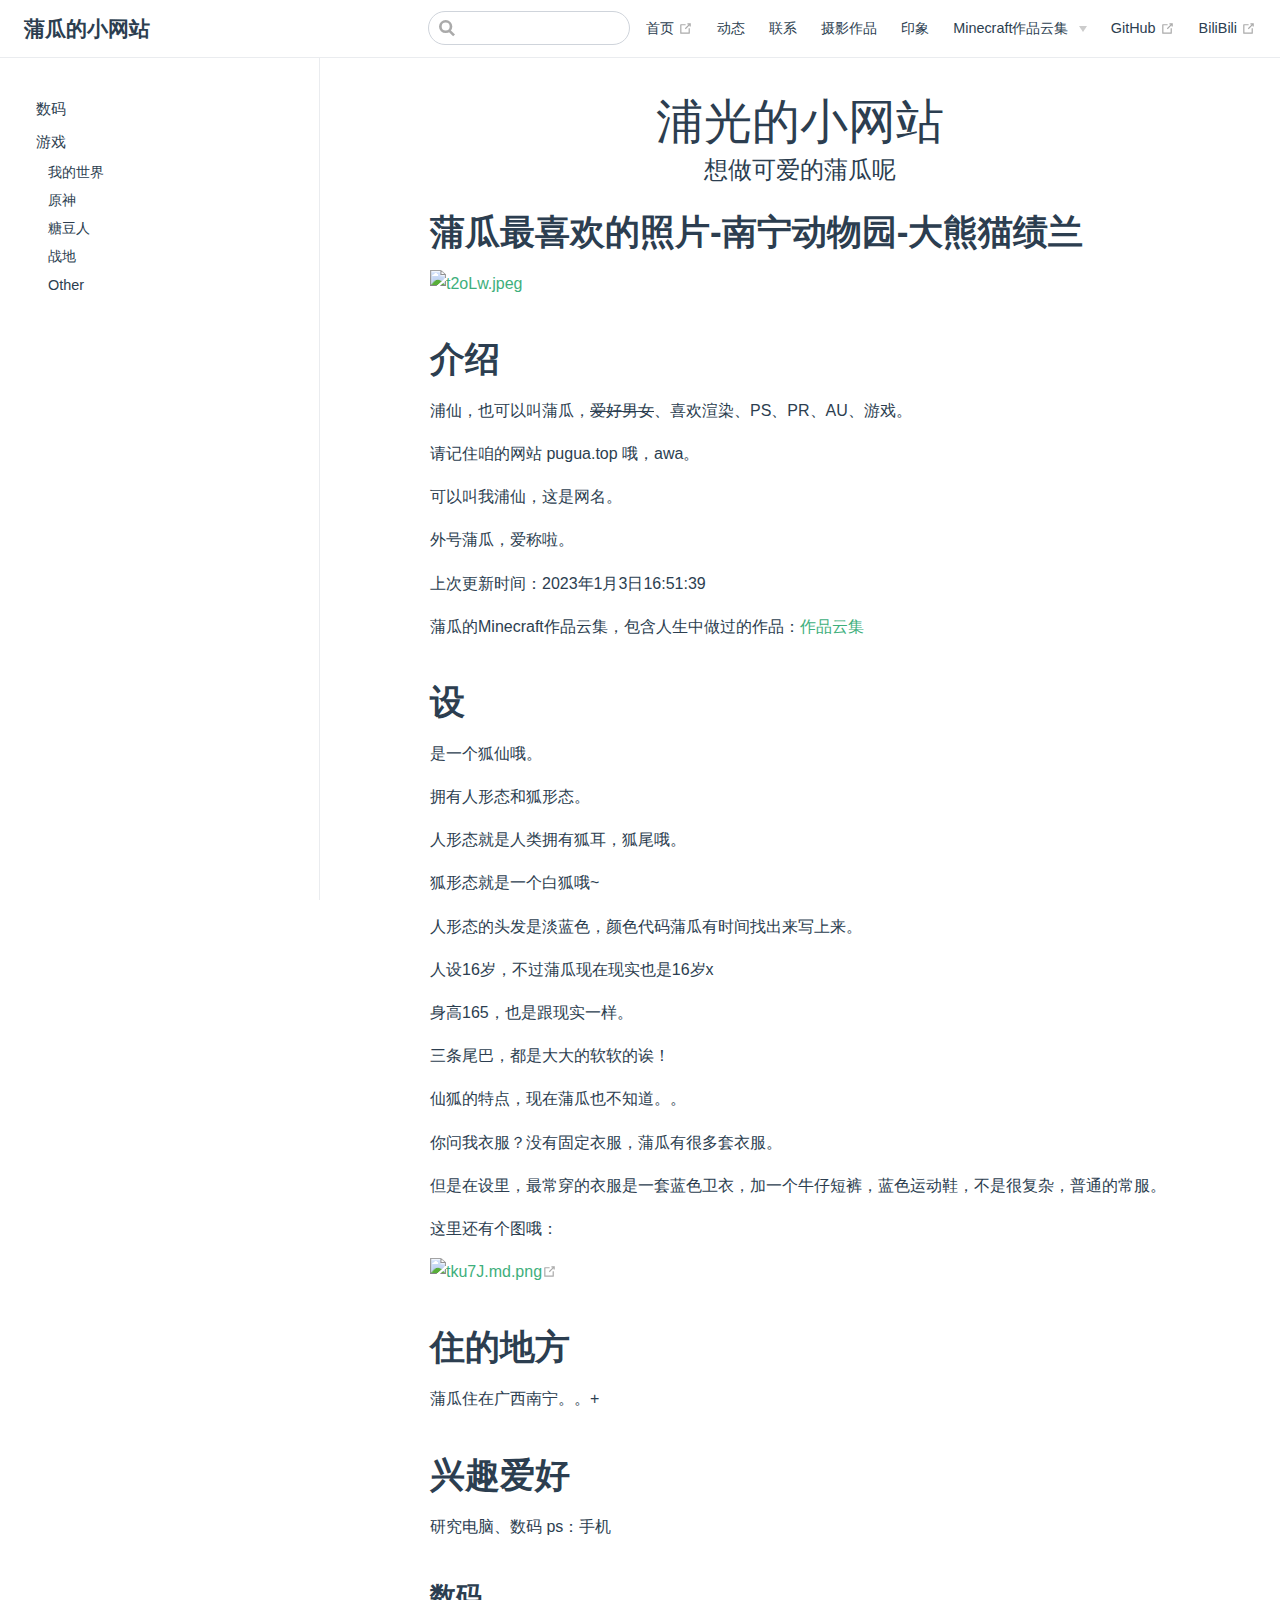
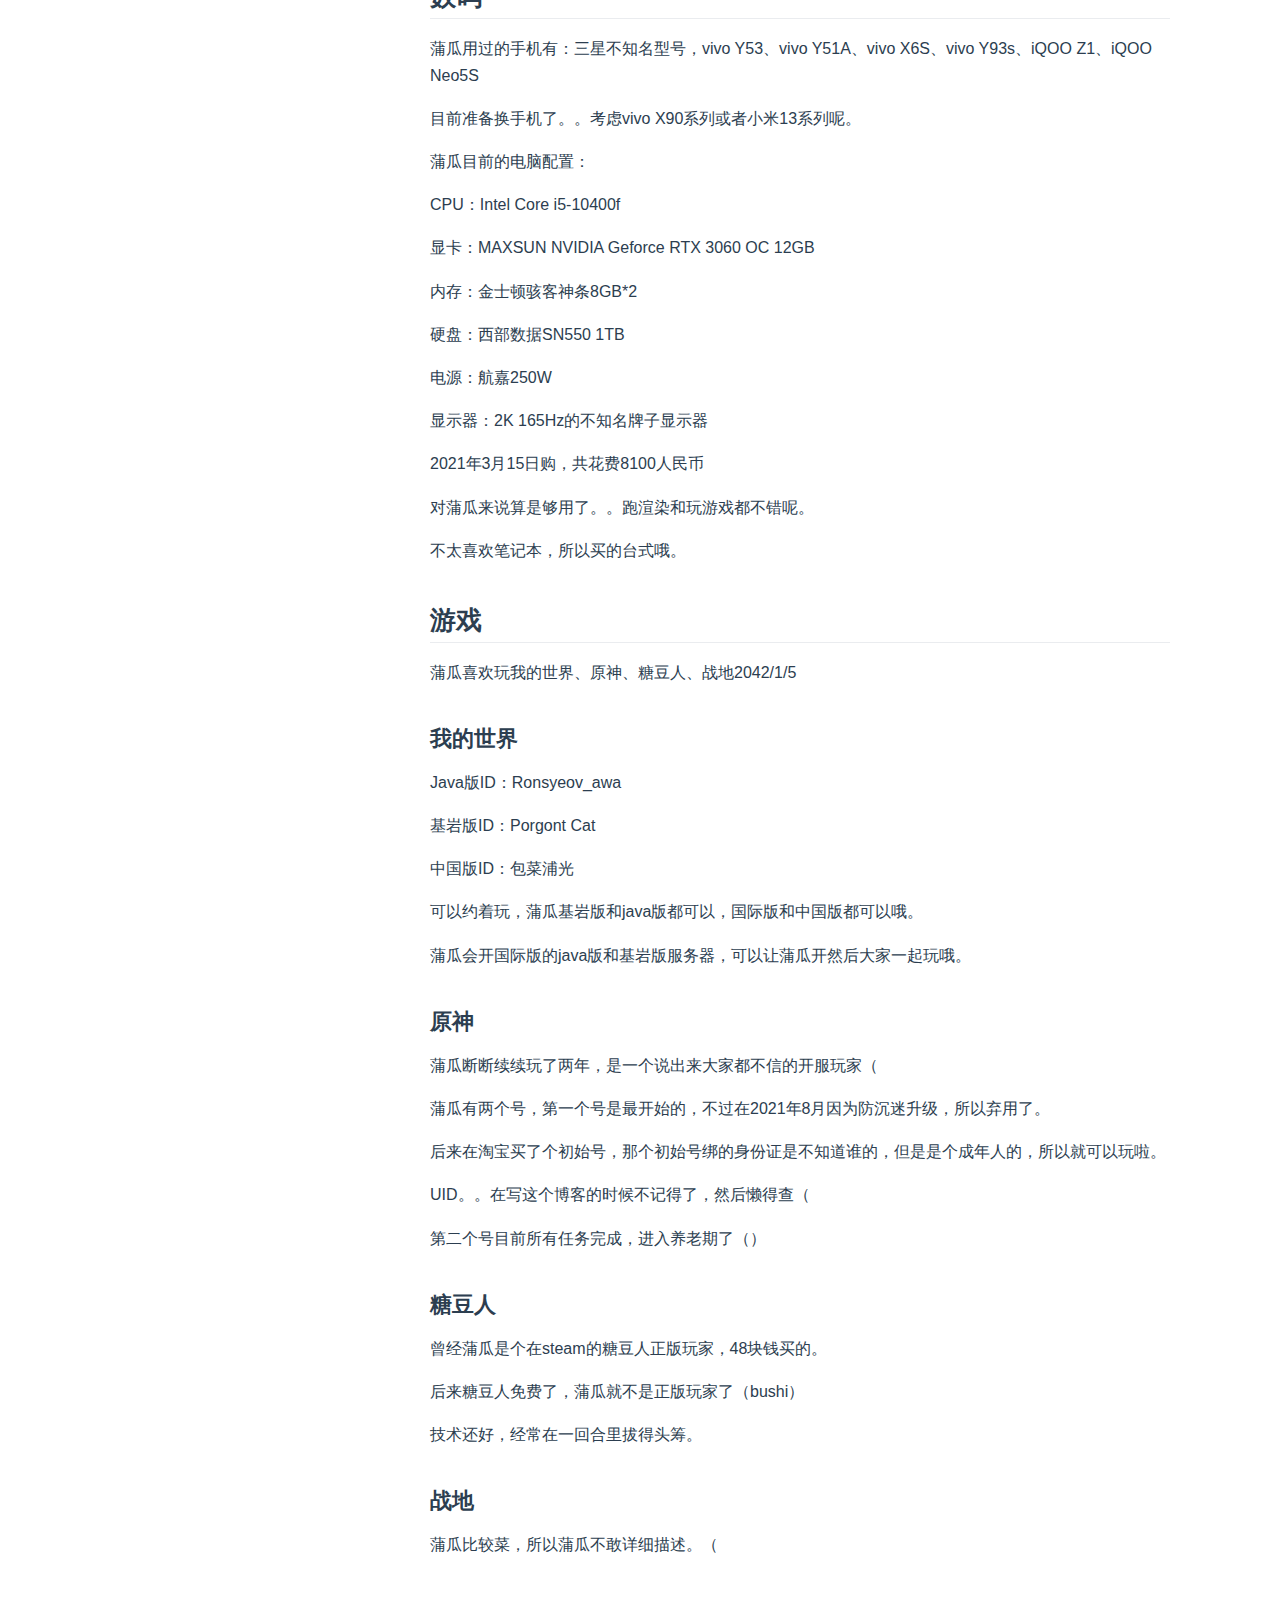
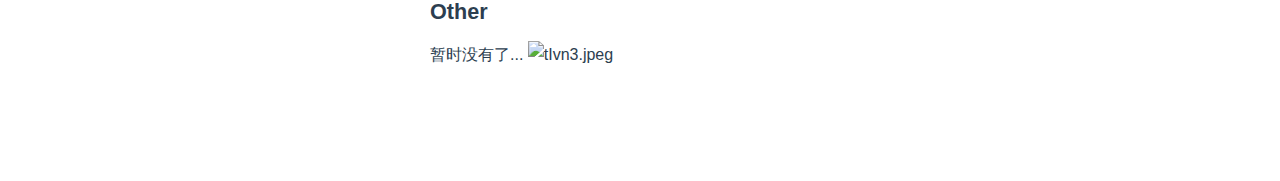
==== commit 6abb9eeb: "Add files via upload" ====
--- a/index.html
+++ b/index.html
@@ -8,8 +8,8 @@
     <link rel="icon" href="logo.jpg">
     <meta name="description" content="爷的个人网站">
     
-    <link rel="preload" href="/assets/css/0.styles.33f7ca3a.css" as="style"><link rel="preload" href="/assets/js/app.70ce9e73.js" as="script"><link rel="preload" href="/assets/js/2.fe0642db.js" as="script"><link rel="preload" href="/assets/js/7.31c0575f.js" as="script"><link rel="prefetch" href="/assets/js/10.1ec0b881.js"><link rel="prefetch" href="/assets/js/11.7717cbec.js"><link rel="prefetch" href="/assets/js/12.e7650f92.js"><link rel="prefetch" href="/assets/js/3.5fcc812d.js"><link rel="prefetch" href="/assets/js/4.0a5db00c.js"><link rel="prefetch" href="/assets/js/5.a01c6a30.js"><link rel="prefetch" href="/assets/js/6.0d93120b.js"><link rel="prefetch" href="/assets/js/8.f5506843.js"><link rel="prefetch" href="/assets/js/9.2a246e5d.js">
-    <link rel="stylesheet" href="/assets/css/0.styles.33f7ca3a.css">
+    <link rel="preload" href="/assets/css/0.styles.e0d3804d.css" as="style"><link rel="preload" href="/assets/js/app.c1d3ffa8.js" as="script"><link rel="preload" href="/assets/js/2.fe0642db.js" as="script"><link rel="preload" href="/assets/js/7.5f6c1e60.js" as="script"><link rel="prefetch" href="/assets/js/10.1ec0b881.js"><link rel="prefetch" href="/assets/js/11.4f06eb09.js"><link rel="prefetch" href="/assets/js/12.e7650f92.js"><link rel="prefetch" href="/assets/js/3.5fcc812d.js"><link rel="prefetch" href="/assets/js/4.2a968a55.js"><link rel="prefetch" href="/assets/js/5.3954c820.js"><link rel="prefetch" href="/assets/js/6.0d93120b.js"><link rel="prefetch" href="/assets/js/8.899db246.js"><link rel="prefetch" href="/assets/js/9.7a8138fb.js">
+    <link rel="stylesheet" href="/assets/css/0.styles.e0d3804d.css">
   </head>
   <body>
     <div id="app" data-server-rendered="true"><div class="theme-container"><header class="navbar"><div class="sidebar-button"><svg xmlns="http://www.w3.org/2000/svg" aria-hidden="true" role="img" viewBox="0 0 448 512" class="icon"><path fill="currentColor" d="M436 124H12c-6.627 0-12-5.373-12-12V80c0-6.627 5.373-12 12-12h424c6.627 0 12 5.373 12 12v32c0 6.627-5.373 12-12 12zm0 160H12c-6.627 0-12-5.373-12-12v-32c0-6.627 5.373-12 12-12h424c6.627 0 12 5.373 12 12v32c0 6.627-5.373 12-12 12zm0 160H12c-6.627 0-12-5.373-12-12v-32c0-6.627 5.373-12 12-12h424c6.627 0 12 5.373 12 12v32c0 6.627-5.373 12-12 12z"></path></svg></div> <a href="/" aria-current="page" class="home-link router-link-exact-active router-link-active"><!----> <span class="site-name">蒲瓜的小网站</span></a> <div class="links"><div class="search-box"><input aria-label="Search" autocomplete="off" spellcheck="false" value=""> <!----></div> <nav class="nav-links can-hide"><div class="nav-item"><a href="https://pugua.top" target="_blank" rel="noopener noreferrer" class="nav-link external">
@@ -45,8 +45,8 @@
   <span><svg xmlns="http://www.w3.org/2000/svg" aria-hidden="true" focusable="false" x="0px" y="0px" viewBox="0 0 100 100" width="15" height="15" class="icon outbound"><path fill="currentColor" d="M18.8,85.1h56l0,0c2.2,0,4-1.8,4-4v-32h-8v28h-48v-48h28v-8h-32l0,0c-2.2,0-4,1.8-4,4v56C14.8,83.3,16.6,85.1,18.8,85.1z"></path> <polygon fill="currentColor" points="45.7,48.7 51.3,54.3 77.2,28.5 77.2,37.2 85.2,37.2 85.2,14.9 62.8,14.9 62.8,22.9 71.5,22.9"></polygon></svg> <span class="sr-only">(opens new window)</span></span></a></div><div class="nav-item"><a href="https://space.bilibili.com/308683128" target="_blank" rel="noopener noreferrer" class="nav-link external">
   BiliBili
   <span><svg xmlns="http://www.w3.org/2000/svg" aria-hidden="true" focusable="false" x="0px" y="0px" viewBox="0 0 100 100" width="15" height="15" class="icon outbound"><path fill="currentColor" d="M18.8,85.1h56l0,0c2.2,0,4-1.8,4-4v-32h-8v28h-48v-48h28v-8h-32l0,0c-2.2,0-4,1.8-4,4v56C14.8,83.3,16.6,85.1,18.8,85.1z"></path> <polygon fill="currentColor" points="45.7,48.7 51.3,54.3 77.2,28.5 77.2,37.2 85.2,37.2 85.2,14.9 62.8,14.9 62.8,22.9 71.5,22.9"></polygon></svg> <span class="sr-only">(opens new window)</span></span></a></div> <!----></nav>  <ul class="sidebar-links"><li><section class="sidebar-group depth-0"><p class="sidebar-heading open"><span></span> <!----></p> <ul class="sidebar-links sidebar-group-items"><li><a href="/#数码" class="sidebar-link">数码</a><ul class="sidebar-sub-headers"></ul></li><li><a href="/#游戏" class="sidebar-link">游戏</a><ul class="sidebar-sub-headers"><li class="sidebar-sub-header"><a href="/#我的世界" class="sidebar-link">我的世界</a></li><li class="sidebar-sub-header"><a href="/#原神" class="sidebar-link">原神</a></li><li class="sidebar-sub-header"><a href="/#糖豆人" class="sidebar-link">糖豆人</a></li><li class="sidebar-sub-header"><a href="/#战地" class="sidebar-link">战地</a></li><li class="sidebar-sub-header"><a href="/#other" class="sidebar-link">Other</a></li></ul></li></ul></section></li></ul> </aside> <main class="page"> <div class="theme-default-content content__default"><center><font size="20">浦光的小网站</font></center> <div align="center"><font size="5">想做可爱的蒲瓜呢
-   </font></div> <h1 id="蒲瓜最喜欢的照片-南宁动物园-大熊猫绩兰"><a href="#蒲瓜最喜欢的照片-南宁动物园-大熊猫绩兰" class="header-anchor">#</a> 蒲瓜最喜欢的照片-南宁动物园-大熊猫绩兰</h1> <p><a href="https://imgloc.com/i/t2oLw"><img src="https://i.328888.xyz/2023/01/02/t2oLw.md.jpeg" alt="t2oLw.jpeg" border="0"></a></p> <h1 id="介绍"><a href="#介绍" class="header-anchor">#</a> 介绍</h1> <p>浦仙，也可以叫蒲瓜，<s>爱好男女</s>、喜欢渲染、PS、PR、AU、游戏。</p> <p>请记住咱的网站 pugua.top 哦，awa。</p> <p>可以叫我浦仙，这是网名。</p> <p>外号蒲瓜，爱称啦。</p> <p>上次更新时间：2023年1月2日23:31:59</p> <p>蒲瓜的Minecraft作品云集，包含人生中做过的作品：<a href="/code/mc/">作品云集</a></p> <h1 id="设"><a href="#设" class="header-anchor">#</a> 设</h1> <p>是一个狐仙哦。</p> <p>拥有人形态和狐形态。</p> <p>人形态就是人类拥有狐耳，狐尾哦。</p> <p>狐形态就是一个白狐哦~</p> <p>人形态的头发是淡蓝色，颜色代码蒲瓜有时间找出来写上来。</p> <p>这里还有个图哦：</p> <p><a href="https://imgloc.com/i/tku7J" target="_blank" rel="noopener noreferrer"><img src="https://i.328888.xyz/2023/01/02/tku7J.md.png" alt="tku7J.md.png"><span><svg xmlns="http://www.w3.org/2000/svg" aria-hidden="true" focusable="false" x="0px" y="0px" viewBox="0 0 100 100" width="15" height="15" class="icon outbound"><path fill="currentColor" d="M18.8,85.1h56l0,0c2.2,0,4-1.8,4-4v-32h-8v28h-48v-48h28v-8h-32l0,0c-2.2,0-4,1.8-4,4v56C14.8,83.3,16.6,85.1,18.8,85.1z"></path> <polygon fill="currentColor" points="45.7,48.7 51.3,54.3 77.2,28.5 77.2,37.2 85.2,37.2 85.2,14.9 62.8,14.9 62.8,22.9 71.5,22.9"></polygon></svg> <span class="sr-only">(opens new window)</span></span></a></p> <h1 id="住的地方"><a href="#住的地方" class="header-anchor">#</a> 住的地方</h1> <p>蒲瓜住在广西南宁。。+</p> <h1 id="兴趣爱好"><a href="#兴趣爱好" class="header-anchor">#</a> 兴趣爱好</h1> <p>研究电脑、数码 ps：手机</p> <h2 id="数码"><a href="#数码" class="header-anchor">#</a> 数码</h2> <p>蒲瓜用过的手机有：三星不知名型号，vivo Y53、vivo Y51A、vivo X6S、vivo Y93s、iQOO Z1、iQOO Neo5S</p> <p>目前准备换手机了。。考虑vivo X90系列或者小米13系列呢。</p> <p>蒲瓜目前的电脑配置：</p> <p>CPU：Intel Core i5-10400f</p> <p>显卡：MAXSUN NVIDIA Geforce RTX 3060 OC 12GB</p> <p>内存：金士顿骇客神条8GB*2</p> <p>硬盘：西部数据SN550 1TB</p> <p>电源：航嘉250W</p> <p>显示器：2K 165Hz的不知名牌子显示器</p> <p>2021年3月15日购，共花费8100人民币</p> <p>对蒲瓜来说算是够用了。。跑渲染和玩游戏都不错呢。</p> <p>不太喜欢笔记本，所以买的台式哦。</p> <h2 id="游戏"><a href="#游戏" class="header-anchor">#</a> 游戏</h2> <p>蒲瓜喜欢玩我的世界、原神、糖豆人、战地2042/1/5</p> <h3 id="我的世界"><a href="#我的世界" class="header-anchor">#</a> 我的世界</h3> <p>Java版ID：Ronsyeov_awa</p> <p>基岩版ID：Porgont Cat</p> <p>中国版ID：包菜浦光</p> <p>可以约着玩，蒲瓜基岩版和java版都可以，国际版和中国版都可以哦。</p> <p>蒲瓜会开国际版的java版和基岩版服务器，可以让蒲瓜开然后大家一起玩哦。</p> <h3 id="原神"><a href="#原神" class="header-anchor">#</a> 原神</h3> <p>蒲瓜断断续续玩了两年，是一个说出来大家都不信的开服玩家（</p> <p>蒲瓜有两个号，第一个号是最开始的，不过在2021年8月因为防沉迷升级，所以弃用了。</p> <p>后来在淘宝买了个初始号，那个初始号绑的身份证是不知道谁的，但是是个成年人的，所以就可以玩啦。</p> <p>UID。。在写这个博客的时候不记得了，然后懒得查（</p> <p>第二个号目前所有任务完成，进入养老期了（）</p> <h3 id="糖豆人"><a href="#糖豆人" class="header-anchor">#</a> 糖豆人</h3> <p>曾经蒲瓜是个在steam的糖豆人正版玩家，48块钱买的。</p> <p>后来糖豆人免费了，蒲瓜就不是正版玩家了（bushi）</p> <p>技术还好，经常在一回合里拔得头筹。</p> <h3 id="战地"><a href="#战地" class="header-anchor">#</a> 战地</h3> <p>蒲瓜比较菜，所以蒲瓜不敢详细描述。（</p> <h3 id="other"><a href="#other" class="header-anchor">#</a> Other</h3> <p>暂时没有了...
+   </font></div> <h1 id="蒲瓜最喜欢的照片-南宁动物园-大熊猫绩兰"><a href="#蒲瓜最喜欢的照片-南宁动物园-大熊猫绩兰" class="header-anchor">#</a> 蒲瓜最喜欢的照片-南宁动物园-大熊猫绩兰</h1> <p><a href="https://imgloc.com/i/t2oLw"><img src="https://i.328888.xyz/2023/01/02/t2oLw.md.jpeg" alt="t2oLw.jpeg" border="0"></a></p> <h1 id="介绍"><a href="#介绍" class="header-anchor">#</a> 介绍</h1> <p>浦仙，也可以叫蒲瓜，<s>爱好男女</s>、喜欢渲染、PS、PR、AU、游戏。</p> <p>请记住咱的网站 pugua.top 哦，awa。</p> <p>可以叫我浦仙，这是网名。</p> <p>外号蒲瓜，爱称啦。</p> <p>上次更新时间：2023年1月3日16:51:39</p> <p>蒲瓜的Minecraft作品云集，包含人生中做过的作品：<a href="/code/mc/">作品云集</a></p> <h1 id="设"><a href="#设" class="header-anchor">#</a> 设</h1> <p>是一个狐仙哦。</p> <p>拥有人形态和狐形态。</p> <p>人形态就是人类拥有狐耳，狐尾哦。</p> <p>狐形态就是一个白狐哦~</p> <p>人形态的头发是淡蓝色，颜色代码蒲瓜有时间找出来写上来。</p> <p>人设16岁，不过蒲瓜现在现实也是16岁x</p> <p>身高165，也是跟现实一样。</p> <p>三条尾巴，都是大大的软软的诶！</p> <p>仙狐的特点，现在蒲瓜也不知道。。</p> <p>你问我衣服？没有固定衣服，蒲瓜有很多套衣服。</p> <p>但是在设里，最常穿的衣服是一套蓝色卫衣，加一个牛仔短裤，蓝色运动鞋，不是很复杂，普通的常服。</p> <p>这里还有个图哦：</p> <p><a href="https://imgloc.com/i/tku7J" target="_blank" rel="noopener noreferrer"><img src="https://i.328888.xyz/2023/01/02/tku7J.md.png" alt="tku7J.md.png"><span><svg xmlns="http://www.w3.org/2000/svg" aria-hidden="true" focusable="false" x="0px" y="0px" viewBox="0 0 100 100" width="15" height="15" class="icon outbound"><path fill="currentColor" d="M18.8,85.1h56l0,0c2.2,0,4-1.8,4-4v-32h-8v28h-48v-48h28v-8h-32l0,0c-2.2,0-4,1.8-4,4v56C14.8,83.3,16.6,85.1,18.8,85.1z"></path> <polygon fill="currentColor" points="45.7,48.7 51.3,54.3 77.2,28.5 77.2,37.2 85.2,37.2 85.2,14.9 62.8,14.9 62.8,22.9 71.5,22.9"></polygon></svg> <span class="sr-only">(opens new window)</span></span></a></p> <h1 id="住的地方"><a href="#住的地方" class="header-anchor">#</a> 住的地方</h1> <p>蒲瓜住在广西南宁。。+</p> <h1 id="兴趣爱好"><a href="#兴趣爱好" class="header-anchor">#</a> 兴趣爱好</h1> <p>研究电脑、数码 ps：手机</p> <h2 id="数码"><a href="#数码" class="header-anchor">#</a> 数码</h2> <p>蒲瓜用过的手机有：三星不知名型号，vivo Y53、vivo Y51A、vivo X6S、vivo Y93s、iQOO Z1、iQOO Neo5S</p> <p>目前准备换手机了。。考虑vivo X90系列或者小米13系列呢。</p> <p>蒲瓜目前的电脑配置：</p> <p>CPU：Intel Core i5-10400f</p> <p>显卡：MAXSUN NVIDIA Geforce RTX 3060 OC 12GB</p> <p>内存：金士顿骇客神条8GB*2</p> <p>硬盘：西部数据SN550 1TB</p> <p>电源：航嘉250W</p> <p>显示器：2K 165Hz的不知名牌子显示器</p> <p>2021年3月15日购，共花费8100人民币</p> <p>对蒲瓜来说算是够用了。。跑渲染和玩游戏都不错呢。</p> <p>不太喜欢笔记本，所以买的台式哦。</p> <h2 id="游戏"><a href="#游戏" class="header-anchor">#</a> 游戏</h2> <p>蒲瓜喜欢玩我的世界、原神、糖豆人、战地2042/1/5</p> <h3 id="我的世界"><a href="#我的世界" class="header-anchor">#</a> 我的世界</h3> <p>Java版ID：Ronsyeov_awa</p> <p>基岩版ID：Porgont Cat</p> <p>中国版ID：包菜浦光</p> <p>可以约着玩，蒲瓜基岩版和java版都可以，国际版和中国版都可以哦。</p> <p>蒲瓜会开国际版的java版和基岩版服务器，可以让蒲瓜开然后大家一起玩哦。</p> <h3 id="原神"><a href="#原神" class="header-anchor">#</a> 原神</h3> <p>蒲瓜断断续续玩了两年，是一个说出来大家都不信的开服玩家（</p> <p>蒲瓜有两个号，第一个号是最开始的，不过在2021年8月因为防沉迷升级，所以弃用了。</p> <p>后来在淘宝买了个初始号，那个初始号绑的身份证是不知道谁的，但是是个成年人的，所以就可以玩啦。</p> <p>UID。。在写这个博客的时候不记得了，然后懒得查（</p> <p>第二个号目前所有任务完成，进入养老期了（）</p> <h3 id="糖豆人"><a href="#糖豆人" class="header-anchor">#</a> 糖豆人</h3> <p>曾经蒲瓜是个在steam的糖豆人正版玩家，48块钱买的。</p> <p>后来糖豆人免费了，蒲瓜就不是正版玩家了（bushi）</p> <p>技术还好，经常在一回合里拔得头筹。</p> <h3 id="战地"><a href="#战地" class="header-anchor">#</a> 战地</h3> <p>蒲瓜比较菜，所以蒲瓜不敢详细描述。（</p> <h3 id="other"><a href="#other" class="header-anchor">#</a> Other</h3> <p>暂时没有了...
 <img src="https://i.328888.xyz/2023/01/02/tIvn3.jpeg" alt="tIvn3.jpeg" border="0"></p></div> <footer class="page-edit"><!----> <!----></footer> <!----> </main></div><div class="global-ui"></div></div>
-    <script src="/assets/js/app.70ce9e73.js" defer></script><script src="/assets/js/2.fe0642db.js" defer></script><script src="/assets/js/7.31c0575f.js" defer></script>
+    <script src="/assets/js/app.c1d3ffa8.js" defer></script><script src="/assets/js/2.fe0642db.js" defer></script><script src="/assets/js/7.5f6c1e60.js" defer></script>
   </body>
 </html>
--- a/assets/css/0.styles.e0d3804d.css
+++ b/assets/css/0.styles.e0d3804d.css
@@ -0,0 +1 @@
+code[class*=language-],pre[class*=language-]{color:#ccc;background:none;font-family:Consolas,Monaco,Andale Mono,Ubuntu Mono,monospace;font-size:1em;text-align:left;white-space:pre;word-spacing:normal;word-break:normal;word-wrap:normal;line-height:1.5;tab-size:4;-webkit-hyphens:none;hyphens:none}pre[class*=language-]{padding:1em;margin:.5em 0;overflow:auto}:not(pre)>code[class*=language-],pre[class*=language-]{background:#2d2d2d}:not(pre)>code[class*=language-]{padding:.1em;border-radius:.3em;white-space:normal}.token.block-comment,.token.cdata,.token.comment,.token.doctype,.token.prolog{color:#999}.token.punctuation{color:#ccc}.token.attr-name,.token.deleted,.token.namespace,.token.tag{color:#e2777a}.token.function-name{color:#6196cc}.token.boolean,.token.function,.token.number{color:#f08d49}.token.class-name,.token.constant,.token.property,.token.symbol{color:#f8c555}.token.atrule,.token.builtin,.token.important,.token.keyword,.token.selector{color:#cc99cd}.token.attr-value,.token.char,.token.regex,.token.string,.token.variable{color:#7ec699}.token.entity,.token.operator,.token.url{color:#67cdcc}.token.bold,.token.important{font-weight:700}.token.italic{font-style:italic}.token.entity{cursor:help}.token.inserted{color:green}.theme-default-content code{color:#476582;padding:.25rem .5rem;margin:0;font-size:.85em;background-color:rgba(27,31,35,.05);border-radius:3px}.theme-default-content code .token.deleted{color:#ec5975}.theme-default-content code .token.inserted{color:#3eaf7c}.theme-default-content pre,.theme-default-content pre[class*=language-]{line-height:1.4;padding:1.25rem 1.5rem;margin:.85rem 0;background-color:#282c34;border-radius:6px;overflow:auto}.theme-default-content pre[class*=language-] code,.theme-default-content pre code{color:#fff;padding:0;background-color:initial;border-radius:0}div[class*=language-]{position:relative;background-color:#282c34;border-radius:6px}div[class*=language-] .highlight-lines{-webkit-user-select:none;user-select:none;padding-top:1.3rem;position:absolute;top:0;left:0;width:100%;line-height:1.4}div[class*=language-] .highlight-lines .highlighted{background-color:rgba(0,0,0,.66)}div[class*=language-] pre,div[class*=language-] pre[class*=language-]{background:transparent;position:relative;z-index:1}div[class*=language-]:before{position:absolute;z-index:3;top:.8em;right:1em;font-size:.75rem;color:hsla(0,0%,100%,.4)}div[class*=language-]:not(.line-numbers-mode) .line-numbers-wrapper{display:none}div[class*=language-].line-numbers-mode .highlight-lines .highlighted{position:relative}div[class*=language-].line-numbers-mode .highlight-lines .highlighted:before{content:" ";position:absolute;z-index:3;left:0;top:0;display:block;width:3.5rem;height:100%;background-color:rgba(0,0,0,.66)}div[class*=language-].line-numbers-mode pre{padding-left:4.5rem;vertical-align:middle}div[class*=language-].line-numbers-mode .line-numbers-wrapper{position:absolute;top:0;width:3.5rem;text-align:center;color:hsla(0,0%,100%,.3);padding:1.25rem 0;line-height:1.4}div[class*=language-].line-numbers-mode .line-numbers-wrapper br{-webkit-user-select:none;user-select:none}div[class*=language-].line-numbers-mode .line-numbers-wrapper .line-number{position:relative;z-index:4;-webkit-user-select:none;user-select:none;font-size:.85em}div[class*=language-].line-numbers-mode:after{content:"";position:absolute;z-index:2;top:0;left:0;width:3.5rem;height:100%;border-radius:6px 0 0 6px;border-right:1px solid rgba(0,0,0,.66);background-color:#282c34}div[class~=language-js]:before{content:"js"}div[class~=language-ts]:before{content:"ts"}div[class~=language-html]:before{content:"html"}div[class~=language-md]:before{content:"md"}div[class~=language-vue]:before{content:"vue"}div[class~=language-css]:before{content:"css"}div[class~=language-sass]:before{content:"sass"}div[class~=language-scss]:before{content:"scss"}div[class~=language-less]:before{content:"less"}div[class~=language-stylus]:before{content:"stylus"}div[class~=language-go]:before{content:"go"}div[class~=language-java]:before{content:"java"}div[class~=language-c]:before{content:"c"}div[class~=language-sh]:before{content:"sh"}div[class~=language-yaml]:before{content:"yaml"}div[class~=language-py]:before{content:"py"}div[class~=language-docker]:before{content:"docker"}div[class~=language-dockerfile]:before{content:"dockerfile"}div[class~=language-makefile]:before{content:"makefile"}div[class~=language-javascript]:before{content:"js"}div[class~=language-typescript]:before{content:"ts"}div[class~=language-markup]:before{content:"html"}div[class~=language-markdown]:before{content:"md"}div[class~=language-json]:before{content:"json"}div[class~=language-ruby]:before{content:"rb"}div[class~=language-python]:before{content:"py"}div[class~=language-bash]:before{content:"sh"}div[class~=language-php]:before{content:"php"}.custom-block .custom-block-title{font-weight:600;margin-bottom:-.4rem}.custom-block.danger,.custom-block.tip,.custom-block.warning{padding:.1rem 1.5rem;border-left-width:.5rem;border-left-style:solid;margin:1rem 0}.custom-block.tip{background-color:#f3f5f7;border-color:#42b983}.custom-block.warning{background-color:rgba(255,229,100,.3);border-color:#e7c000;color:#6b5900}.custom-block.warning .custom-block-title{color:#b29400}.custom-block.warning a{color:#2c3e50}.custom-block.danger{background-color:#ffe6e6;border-color:#c00;color:#4d0000}.custom-block.danger .custom-block-title{color:#900}.custom-block.danger a{color:#2c3e50}.custom-block.details{display:block;position:relative;border-radius:2px;margin:1.6em 0;padding:1.6em;background-color:#eee}.custom-block.details h4{margin-top:0}.custom-block.details figure:last-child,.custom-block.details p:last-child{margin-bottom:0;padding-bottom:0}.custom-block.details summary{outline:none;cursor:pointer}.arrow{display:inline-block;width:0;height:0}.arrow.up{border-bottom:6px solid #ccc}.arrow.down,.arrow.up{border-left:4px solid transparent;border-right:4px solid transparent}.arrow.down{border-top:6px solid #ccc}.arrow.right{border-left:6px solid #ccc}.arrow.left,.arrow.right{border-top:4px solid transparent;border-bottom:4px solid transparent}.arrow.left{border-right:6px solid #ccc}.theme-default-content:not(.custom){max-width:740px;margin:0 auto;padding:2rem 2.5rem}@media (max-width:959px){.theme-default-content:not(.custom){padding:2rem}}@media (max-width:419px){.theme-default-content:not(.custom){padding:1.5rem}}.table-of-contents .badge{vertical-align:middle}body,html{padding:0;margin:0;background-color:#fff}body{font-family:-apple-system,BlinkMacSystemFont,Segoe UI,Roboto,Oxygen,Ubuntu,Cantarell,Fira Sans,Droid Sans,Helvetica Neue,sans-serif;-webkit-font-smoothing:antialiased;-moz-osx-font-smoothing:grayscale;font-size:16px;color:#2c3e50}.page{padding-left:20rem}.navbar{z-index:20;right:0;height:3.6rem;background-color:#fff;box-sizing:border-box;border-bottom:1px solid #eaecef}.navbar,.sidebar-mask{position:fixed;top:0;left:0}.sidebar-mask{z-index:9;width:100vw;height:100vh;display:none}.sidebar{font-size:16px;background-color:#fff;width:20rem;position:fixed;z-index:10;margin:0;top:3.6rem;left:0;bottom:0;box-sizing:border-box;border-right:1px solid #eaecef;overflow-y:auto}.theme-default-content:not(.custom)>:first-child{margin-top:3.6rem}.theme-default-content:not(.custom) a:hover{text-decoration:underline}.theme-default-content:not(.custom) p.demo{padding:1rem 1.5rem;border:1px solid #ddd;border-radius:4px}.theme-default-content:not(.custom) img{max-width:100%}.theme-default-content.custom{padding:0;margin:0}.theme-default-content.custom img{max-width:100%}a{font-weight:500;text-decoration:none}a,p a code{color:#3eaf7c}p a code{font-weight:400}kbd{background:#eee;border:.15rem solid #ddd;border-bottom:.25rem solid #ddd;border-radius:.15rem;padding:0 .15em}blockquote{font-size:1rem;color:#999;border-left:.2rem solid #dfe2e5;margin:1rem 0;padding:.25rem 0 .25rem 1rem}blockquote>p{margin:0}ol,ul{padding-left:1.2em}strong{font-weight:600}h1,h2,h3,h4,h5,h6{font-weight:600;line-height:1.25}.theme-default-content:not(.custom)>h1,.theme-default-content:not(.custom)>h2,.theme-default-content:not(.custom)>h3,.theme-default-content:not(.custom)>h4,.theme-default-content:not(.custom)>h5,.theme-default-content:not(.custom)>h6{margin-top:-3.1rem;padding-top:4.6rem;margin-bottom:0}.theme-default-content:not(.custom)>h1:first-child,.theme-default-content:not(.custom)>h2:first-child,.theme-default-content:not(.custom)>h3:first-child,.theme-default-content:not(.custom)>h4:first-child,.theme-default-content:not(.custom)>h5:first-child,.theme-default-content:not(.custom)>h6:first-child{margin-top:-1.5rem;margin-bottom:1rem}.theme-default-content:not(.custom)>h1:first-child+.custom-block,.theme-default-content:not(.custom)>h1:first-child+p,.theme-default-content:not(.custom)>h1:first-child+pre,.theme-default-content:not(.custom)>h2:first-child+.custom-block,.theme-default-content:not(.custom)>h2:first-child+p,.theme-default-content:not(.custom)>h2:first-child+pre,.theme-default-content:not(.custom)>h3:first-child+.custom-block,.theme-default-content:not(.custom)>h3:first-child+p,.theme-default-content:not(.custom)>h3:first-child+pre,.theme-default-content:not(.custom)>h4:first-child+.custom-block,.theme-default-content:not(.custom)>h4:first-child+p,.theme-default-content:not(.custom)>h4:first-child+pre,.theme-default-content:not(.custom)>h5:first-child+.custom-block,.theme-default-content:not(.custom)>h5:first-child+p,.theme-default-content:not(.custom)>h5:first-child+pre,.theme-default-content:not(.custom)>h6:first-child+.custom-block,.theme-default-content:not(.custom)>h6:first-child+p,.theme-default-content:not(.custom)>h6:first-child+pre{margin-top:2rem}h1:focus .header-anchor,h1:hover .header-anchor,h2:focus .header-anchor,h2:hover .header-anchor,h3:focus .header-anchor,h3:hover .header-anchor,h4:focus .header-anchor,h4:hover .header-anchor,h5:focus .header-anchor,h5:hover .header-anchor,h6:focus .header-anchor,h6:hover .header-anchor{opacity:1}h1{font-size:2.2rem}h2{font-size:1.65rem;padding-bottom:.3rem;border-bottom:1px solid #eaecef}h3{font-size:1.35rem}a.header-anchor{font-size:.85em;float:left;margin-left:-.87em;padding-right:.23em;margin-top:.125em;opacity:0}a.header-anchor:focus,a.header-anchor:hover{text-decoration:none}.line-number,code,kbd{font-family:source-code-pro,Menlo,Monaco,Consolas,Courier New,monospace}ol,p,ul{line-height:1.7}hr{border:0;border-top:1px solid #eaecef}table{border-collapse:collapse;margin:1rem 0;display:block;overflow-x:auto}tr{border-top:1px solid #dfe2e5}tr:nth-child(2n){background-color:#f6f8fa}td,th{border:1px solid #dfe2e5;padding:.6em 1em}.theme-container.sidebar-open .sidebar-mask{display:block}.theme-container.no-navbar .theme-default-content:not(.custom)>h1,.theme-container.no-navbar h2,.theme-container.no-navbar h3,.theme-container.no-navbar h4,.theme-container.no-navbar h5,.theme-container.no-navbar h6{margin-top:1.5rem;padding-top:0}.theme-container.no-navbar .sidebar{top:0}@media (min-width:720px){.theme-container.no-sidebar .sidebar{display:none}.theme-container.no-sidebar .page{padding-left:0}}@media (max-width:959px){.sidebar{font-size:15px;width:16.4rem}.page{padding-left:16.4rem}}@media (max-width:719px){.sidebar{top:0;padding-top:3.6rem;transform:translateX(-100%);transition:transform .2s ease}.page{padding-left:0}.theme-container.sidebar-open .sidebar{transform:translateX(0)}.theme-container.no-navbar .sidebar{padding-top:0}}@media (max-width:419px){h1{font-size:1.9rem}.theme-default-content div[class*=language-]{margin:.85rem -1.5rem;border-radius:0}}#nprogress{pointer-events:none}#nprogress .bar{background:#3eaf7c;position:fixed;z-index:1031;top:0;left:0;width:100%;height:2px}#nprogress .peg{display:block;position:absolute;right:0;width:100px;height:100%;box-shadow:0 0 10px #3eaf7c,0 0 5px #3eaf7c;opacity:1;transform:rotate(3deg) translateY(-4px)}#nprogress .spinner{display:block;position:fixed;z-index:1031;top:15px;right:15px}#nprogress .spinner-icon{width:18px;height:18px;box-sizing:border-box;border-color:#3eaf7c transparent transparent #3eaf7c;border-style:solid;border-width:2px;border-radius:50%;animation:nprogress-spinner .4s linear infinite}.nprogress-custom-parent{overflow:hidden;position:relative}.nprogress-custom-parent #nprogress .bar,.nprogress-custom-parent #nprogress .spinner{position:absolute}@keyframes nprogress-spinner{0%{transform:rotate(0deg)}to{transform:rotate(1turn)}}.icon.outbound{color:#aaa;display:inline-block;vertical-align:middle;position:relative;top:-1px}.sr-only{position:absolute;width:1px;height:1px;padding:0;margin:-1px;overflow:hidden;clip:rect(0,0,0,0);white-space:nowrap;border-width:0}.home{padding:3.6rem 2rem 0;max-width:960px;margin:0 auto;display:block}.home .hero{text-align:center}.home .hero img{max-width:100%;max-height:280px;display:block;margin:3rem auto 1.5rem}.home .hero h1{font-size:3rem}.home .hero .action,.home .hero .description,.home .hero h1{margin:1.8rem auto}.home .hero .description{max-width:35rem;font-size:1.6rem;line-height:1.3;color:#6a8bad}.home .hero .action-button{display:inline-block;font-size:1.2rem;color:#fff;background-color:#3eaf7c;padding:.8rem 1.6rem;border-radius:4px;transition:background-color .1s ease;box-sizing:border-box;border-bottom:1px solid #389d70}.home .hero .action-button:hover{background-color:#4abf8a}.home .features{border-top:1px solid #eaecef;padding:1.2rem 0;margin-top:2.5rem;display:flex;flex-wrap:wrap;align-items:flex-start;align-content:stretch;justify-content:space-between}.home .feature{flex-grow:1;flex-basis:30%;max-width:30%}.home .feature h2{font-size:1.4rem;font-weight:500;border-bottom:none;padding-bottom:0;color:#3a5169}.home .feature p{color:#4e6e8e}.home .footer{padding:2.5rem;border-top:1px solid #eaecef;text-align:center;color:#4e6e8e}@media (max-width:719px){.home .features{flex-direction:column}.home .feature{max-width:100%;padding:0 2.5rem}}@media (max-width:419px){.home{padding-left:1.5rem;padding-right:1.5rem}.home .hero img{max-height:210px;margin:2rem auto 1.2rem}.home .hero h1{font-size:2rem}.home .hero .action,.home .hero .description,.home .hero h1{margin:1.2rem auto}.home .hero .description{font-size:1.2rem}.home .hero .action-button{font-size:1rem;padding:.6rem 1.2rem}.home .feature h2{font-size:1.25rem}}.search-box{display:inline-block;position:relative;margin-right:1rem}.search-box input{cursor:text;width:10rem;height:2rem;color:#4e6e8e;display:inline-block;border:1px solid #cfd4db;border-radius:2rem;font-size:.9rem;line-height:2rem;padding:0 .5rem 0 2rem;outline:none;transition:all .2s ease;background:#fff url(/assets/img/search.83621669.svg) .6rem .5rem no-repeat;background-size:1rem}.search-box input:focus{cursor:auto;border-color:#3eaf7c}.search-box .suggestions{background:#fff;width:20rem;position:absolute;top:2rem;border:1px solid #cfd4db;border-radius:6px;padding:.4rem;list-style-type:none}.search-box .suggestions.align-right{right:0}.search-box .suggestion{line-height:1.4;padding:.4rem .6rem;border-radius:4px;cursor:pointer}.search-box .suggestion a{white-space:normal;color:#5d82a6}.search-box .suggestion a .page-title{font-weight:600}.search-box .suggestion a .header{font-size:.9em;margin-left:.25em}.search-box .suggestion.focused{background-color:#f3f4f5}.search-box .suggestion.focused a{color:#3eaf7c}@media (max-width:959px){.search-box input{cursor:pointer;width:0;border-color:transparent;position:relative}.search-box input:focus{cursor:text;left:0;width:10rem}}@media (-ms-high-contrast:none){.search-box input{height:2rem}}@media (max-width:959px) and (min-width:719px){.search-box .suggestions{left:0}}@media (max-width:719px){.search-box{margin-right:0}.search-box input{left:1rem}.search-box .suggestions{right:0}}@media (max-width:419px){.search-box .suggestions{width:calc(100vw - 4rem)}.search-box input:focus{width:8rem}}.sidebar-button{cursor:pointer;display:none;width:1.25rem;height:1.25rem;position:absolute;padding:.6rem;top:.6rem;left:1rem}.sidebar-button .icon{display:block;width:1.25rem;height:1.25rem}@media (max-width:719px){.sidebar-button{display:block}}.dropdown-enter,.dropdown-leave-to{height:0!important}.dropdown-wrapper{cursor:pointer}.dropdown-wrapper .dropdown-title,.dropdown-wrapper .mobile-dropdown-title{display:block;font-size:.9rem;font-family:inherit;cursor:inherit;padding:inherit;line-height:1.4rem;background:transparent;border:none;font-weight:500;color:#2c3e50}.dropdown-wrapper .dropdown-title:hover,.dropdown-wrapper .mobile-dropdown-title:hover{border-color:transparent}.dropdown-wrapper .dropdown-title .arrow,.dropdown-wrapper .mobile-dropdown-title .arrow{vertical-align:middle;margin-top:-1px;margin-left:.4rem}.dropdown-wrapper .mobile-dropdown-title{display:none;font-weight:600}.dropdown-wrapper .mobile-dropdown-title font-size inherit:hover{color:#3eaf7c}.dropdown-wrapper .nav-dropdown .dropdown-item{color:inherit;line-height:1.7rem}.dropdown-wrapper .nav-dropdown .dropdown-item h4{margin:.45rem 0 0;border-top:1px solid #eee;padding:1rem 1.5rem .45rem 1.25rem}.dropdown-wrapper .nav-dropdown .dropdown-item .dropdown-subitem-wrapper{padding:0;list-style:none}.dropdown-wrapper .nav-dropdown .dropdown-item .dropdown-subitem-wrapper .dropdown-subitem{font-size:.9em}.dropdown-wrapper .nav-dropdown .dropdown-item a{display:block;line-height:1.7rem;position:relative;border-bottom:none;font-weight:400;margin-bottom:0;padding:0 1.5rem 0 1.25rem}.dropdown-wrapper .nav-dropdown .dropdown-item a.router-link-active,.dropdown-wrapper .nav-dropdown .dropdown-item a:hover{color:#3eaf7c}.dropdown-wrapper .nav-dropdown .dropdown-item a.router-link-active:after{content:"";width:0;height:0;border-left:5px solid #3eaf7c;border-top:3px solid transparent;border-bottom:3px solid transparent;position:absolute;top:calc(50% - 2px);left:9px}.dropdown-wrapper .nav-dropdown .dropdown-item:first-child h4{margin-top:0;padding-top:0;border-top:0}@media (max-width:719px){.dropdown-wrapper.open .dropdown-title{margin-bottom:.5rem}.dropdown-wrapper .dropdown-title{display:none}.dropdown-wrapper .mobile-dropdown-title{display:block}.dropdown-wrapper .nav-dropdown{transition:height .1s ease-out;overflow:hidden}.dropdown-wrapper .nav-dropdown .dropdown-item h4{border-top:0;margin-top:0;padding-top:0}.dropdown-wrapper .nav-dropdown .dropdown-item>a,.dropdown-wrapper .nav-dropdown .dropdown-item h4{font-size:15px;line-height:2rem}.dropdown-wrapper .nav-dropdown .dropdown-item .dropdown-subitem{font-size:14px;padding-left:1rem}}@media (min-width:719px){.dropdown-wrapper{height:1.8rem}.dropdown-wrapper.open .nav-dropdown,.dropdown-wrapper:hover .nav-dropdown{display:block!important}.dropdown-wrapper.open:blur{display:none}.dropdown-wrapper .nav-dropdown{display:none;height:auto!important;box-sizing:border-box;max-height:calc(100vh - 2.7rem);overflow-y:auto;position:absolute;top:100%;right:0;background-color:#fff;padding:.6rem 0;border:1px solid;border-color:#ddd #ddd #ccc;text-align:left;border-radius:.25rem;white-space:nowrap;margin:0}}.nav-links{display:inline-block}.nav-links a{line-height:1.4rem;color:inherit}.nav-links a.router-link-active,.nav-links a:hover{color:#3eaf7c}.nav-links .nav-item{position:relative;display:inline-block;margin-left:1.5rem;line-height:2rem}.nav-links .nav-item:first-child{margin-left:0}.nav-links .repo-link{margin-left:1.5rem}@media (max-width:719px){.nav-links .nav-item,.nav-links .repo-link{margin-left:0}}@media (min-width:719px){.nav-links a.router-link-active,.nav-links a:hover{color:#2c3e50}.nav-item>a:not(.external).router-link-active,.nav-item>a:not(.external):hover{margin-bottom:-2px;border-bottom:2px solid #46bd87}}.navbar{padding:.7rem 1.5rem;line-height:2.2rem}.navbar a,.navbar img,.navbar span{display:inline-block}.navbar .logo{height:2.2rem;min-width:2.2rem;margin-right:.8rem;vertical-align:top}.navbar .site-name{font-size:1.3rem;font-weight:600;color:#2c3e50;position:relative}.navbar .links{padding-left:1.5rem;box-sizing:border-box;background-color:#fff;white-space:nowrap;font-size:.9rem;position:absolute;right:1.5rem;top:.7rem;display:flex}.navbar .links .search-box{flex:0 0 auto;vertical-align:top}@media (max-width:719px){.navbar{padding-left:4rem}.navbar .can-hide{display:none}.navbar .links{padding-left:1.5rem}.navbar .site-name{width:calc(100vw - 9.4rem);overflow:hidden;white-space:nowrap;text-overflow:ellipsis}}.page-edit{max-width:740px;margin:0 auto;padding:2rem 2.5rem}@media (max-width:959px){.page-edit{padding:2rem}}@media (max-width:419px){.page-edit{padding:1.5rem}}.page-edit{padding-top:1rem;padding-bottom:1rem;overflow:auto}.page-edit .edit-link{display:inline-block}.page-edit .edit-link a{color:#4e6e8e;margin-right:.25rem}.page-edit .last-updated{float:right;font-size:.9em}.page-edit .last-updated .prefix{font-weight:500;color:#4e6e8e}.page-edit .last-updated .time{font-weight:400;color:#767676}@media (max-width:719px){.page-edit .edit-link{margin-bottom:.5rem}.page-edit .last-updated{font-size:.8em;float:none;text-align:left}}.page-nav{max-width:740px;margin:0 auto;padding:2rem 2.5rem}@media (max-width:959px){.page-nav{padding:2rem}}@media (max-width:419px){.page-nav{padding:1.5rem}}.page-nav{padding-top:1rem;padding-bottom:0}.page-nav .inner{min-height:2rem;margin-top:0;border-top:1px solid #eaecef;padding-top:1rem;overflow:auto}.page-nav .next{float:right}.page{padding-bottom:2rem;display:block}.sidebar-group .sidebar-group{padding-left:.5em}.sidebar-group:not(.collapsable) .sidebar-heading:not(.clickable){cursor:auto;color:inherit}.sidebar-group.is-sub-group{padding-left:0}.sidebar-group.is-sub-group>.sidebar-heading{font-size:.95em;line-height:1.4;font-weight:400;padding-left:2rem}.sidebar-group.is-sub-group>.sidebar-heading:not(.clickable){opacity:.5}.sidebar-group.is-sub-group>.sidebar-group-items{padding-left:1rem}.sidebar-group.is-sub-group>.sidebar-group-items>li>.sidebar-link{font-size:.95em;border-left:none}.sidebar-group.depth-2>.sidebar-heading{border-left:none}.sidebar-heading{color:#2c3e50;transition:color .15s ease;cursor:pointer;font-size:1.1em;font-weight:700;padding:.35rem 1.5rem .35rem 1.25rem;width:100%;box-sizing:border-box;margin:0;border-left:.25rem solid transparent}.sidebar-heading.open,.sidebar-heading:hover{color:inherit}.sidebar-heading .arrow{position:relative;top:-.12em;left:.5em}.sidebar-heading.clickable.active{font-weight:600;color:#3eaf7c;border-left-color:#3eaf7c}.sidebar-heading.clickable:hover{color:#3eaf7c}.sidebar-group-items{transition:height .1s ease-out;font-size:.95em;overflow:hidden}.sidebar .sidebar-sub-headers{padding-left:1rem;font-size:.95em}a.sidebar-link{font-size:1em;font-weight:400;display:inline-block;color:#2c3e50;border-left:.25rem solid transparent;padding:.35rem 1rem .35rem 1.25rem;line-height:1.4;width:100%;box-sizing:border-box}a.sidebar-link:hover{color:#3eaf7c}a.sidebar-link.active{font-weight:600;color:#3eaf7c;border-left-color:#3eaf7c}.sidebar-group a.sidebar-link{padding-left:2rem}.sidebar-sub-headers a.sidebar-link{padding-top:.25rem;padding-bottom:.25rem;border-left:none}.sidebar-sub-headers a.sidebar-link.active{font-weight:500}.sidebar ul{padding:0;margin:0;list-style-type:none}.sidebar a{display:inline-block}.sidebar .nav-links{display:none;border-bottom:1px solid #eaecef;padding:.5rem 0 .75rem}.sidebar .nav-links a{font-weight:600}.sidebar .nav-links .nav-item,.sidebar .nav-links .repo-link{display:block;line-height:1.25rem;font-size:1.1em;padding:.5rem 0 .5rem 1.5rem}.sidebar>.sidebar-links{padding:1.5rem 0}.sidebar>.sidebar-links>li>a.sidebar-link{font-size:1.1em;line-height:1.7;font-weight:700}.sidebar>.sidebar-links>li:not(:first-child){margin-top:.75rem}@media (max-width:719px){.sidebar .nav-links{display:block}.sidebar .nav-links .dropdown-wrapper .nav-dropdown .dropdown-item a.router-link-active:after{top:calc(1rem - 2px)}.sidebar>.sidebar-links{padding:1rem 0}}.badge[data-v-5c1fd6dc]{display:inline-block;font-size:14px;height:18px;line-height:18px;border-radius:3px;padding:0 6px;color:#fff}.badge.green[data-v-5c1fd6dc],.badge.tip[data-v-5c1fd6dc],.badge[data-v-5c1fd6dc]{background-color:#42b983}.badge.error[data-v-5c1fd6dc]{background-color:#da5961}.badge.warn[data-v-5c1fd6dc],.badge.warning[data-v-5c1fd6dc],.badge.yellow[data-v-5c1fd6dc]{background-color:#e7c000}.badge+.badge[data-v-5c1fd6dc]{margin-left:5px}.theme-code-group__nav[data-v-e533192c]{margin-bottom:-35px;background-color:#282c34;padding-bottom:22px;border-top-left-radius:6px;border-top-right-radius:6px;padding-left:10px;padding-top:10px}.theme-code-group__ul[data-v-e533192c]{margin:auto 0;padding-left:0;display:inline-flex;list-style:none}.theme-code-group__nav-tab[data-v-e533192c]{border:0;padding:5px;cursor:pointer;background-color:initial;font-size:.85em;line-height:1.4;color:hsla(0,0%,100%,.9);font-weight:600}.theme-code-group__nav-tab-active[data-v-e533192c]{border-bottom:1px solid #42b983}.pre-blank[data-v-e533192c]{color:#42b983}.theme-code-block[data-v-0d67c793]{display:none}.theme-code-block__active[data-v-0d67c793]{display:block}.theme-code-block>pre[data-v-0d67c793]{background-color:orange}--- a/assets/css/0.styles.e0d3804d.css
+++ b/assets/css/0.styles.e0d3804d.css
@@ -0,0 +1 @@
+code[class*=language-],pre[class*=language-]{color:#ccc;background:none;font-family:Consolas,Monaco,Andale Mono,Ubuntu Mono,monospace;font-size:1em;text-align:left;white-space:pre;word-spacing:normal;word-break:normal;word-wrap:normal;line-height:1.5;tab-size:4;-webkit-hyphens:none;hyphens:none}pre[class*=language-]{padding:1em;margin:.5em 0;overflow:auto}:not(pre)>code[class*=language-],pre[class*=language-]{background:#2d2d2d}:not(pre)>code[class*=language-]{padding:.1em;border-radius:.3em;white-space:normal}.token.block-comment,.token.cdata,.token.comment,.token.doctype,.token.prolog{color:#999}.token.punctuation{color:#ccc}.token.attr-name,.token.deleted,.token.namespace,.token.tag{color:#e2777a}.token.function-name{color:#6196cc}.token.boolean,.token.function,.token.number{color:#f08d49}.token.class-name,.token.constant,.token.property,.token.symbol{color:#f8c555}.token.atrule,.token.builtin,.token.important,.token.keyword,.token.selector{color:#cc99cd}.token.attr-value,.token.char,.token.regex,.token.string,.token.variable{color:#7ec699}.token.entity,.token.operator,.token.url{color:#67cdcc}.token.bold,.token.important{font-weight:700}.token.italic{font-style:italic}.token.entity{cursor:help}.token.inserted{color:green}.theme-default-content code{color:#476582;padding:.25rem .5rem;margin:0;font-size:.85em;background-color:rgba(27,31,35,.05);border-radius:3px}.theme-default-content code .token.deleted{color:#ec5975}.theme-default-content code .token.inserted{color:#3eaf7c}.theme-default-content pre,.theme-default-content pre[class*=language-]{line-height:1.4;padding:1.25rem 1.5rem;margin:.85rem 0;background-color:#282c34;border-radius:6px;overflow:auto}.theme-default-content pre[class*=language-] code,.theme-default-content pre code{color:#fff;padding:0;background-color:initial;border-radius:0}div[class*=language-]{position:relative;background-color:#282c34;border-radius:6px}div[class*=language-] .highlight-lines{-webkit-user-select:none;user-select:none;padding-top:1.3rem;position:absolute;top:0;left:0;width:100%;line-height:1.4}div[class*=language-] .highlight-lines .highlighted{background-color:rgba(0,0,0,.66)}div[class*=language-] pre,div[class*=language-] pre[class*=language-]{background:transparent;position:relative;z-index:1}div[class*=language-]:before{position:absolute;z-index:3;top:.8em;right:1em;font-size:.75rem;color:hsla(0,0%,100%,.4)}div[class*=language-]:not(.line-numbers-mode) .line-numbers-wrapper{display:none}div[class*=language-].line-numbers-mode .highlight-lines .highlighted{position:relative}div[class*=language-].line-numbers-mode .highlight-lines .highlighted:before{content:" ";position:absolute;z-index:3;left:0;top:0;display:block;width:3.5rem;height:100%;background-color:rgba(0,0,0,.66)}div[class*=language-].line-numbers-mode pre{padding-left:4.5rem;vertical-align:middle}div[class*=language-].line-numbers-mode .line-numbers-wrapper{position:absolute;top:0;width:3.5rem;text-align:center;color:hsla(0,0%,100%,.3);padding:1.25rem 0;line-height:1.4}div[class*=language-].line-numbers-mode .line-numbers-wrapper br{-webkit-user-select:none;user-select:none}div[class*=language-].line-numbers-mode .line-numbers-wrapper .line-number{position:relative;z-index:4;-webkit-user-select:none;user-select:none;font-size:.85em}div[class*=language-].line-numbers-mode:after{content:"";position:absolute;z-index:2;top:0;left:0;width:3.5rem;height:100%;border-radius:6px 0 0 6px;border-right:1px solid rgba(0,0,0,.66);background-color:#282c34}div[class~=language-js]:before{content:"js"}div[class~=language-ts]:before{content:"ts"}div[class~=language-html]:before{content:"html"}div[class~=language-md]:before{content:"md"}div[class~=language-vue]:before{content:"vue"}div[class~=language-css]:before{content:"css"}div[class~=language-sass]:before{content:"sass"}div[class~=language-scss]:before{content:"scss"}div[class~=language-less]:before{content:"less"}div[class~=language-stylus]:before{content:"stylus"}div[class~=language-go]:before{content:"go"}div[class~=language-java]:before{content:"java"}div[class~=language-c]:before{content:"c"}div[class~=language-sh]:before{content:"sh"}div[class~=language-yaml]:before{content:"yaml"}div[class~=language-py]:before{content:"py"}div[class~=language-docker]:before{content:"docker"}div[class~=language-dockerfile]:before{content:"dockerfile"}div[class~=language-makefile]:before{content:"makefile"}div[class~=language-javascript]:before{content:"js"}div[class~=language-typescript]:before{content:"ts"}div[class~=language-markup]:before{content:"html"}div[class~=language-markdown]:before{content:"md"}div[class~=language-json]:before{content:"json"}div[class~=language-ruby]:before{content:"rb"}div[class~=language-python]:before{content:"py"}div[class~=language-bash]:before{content:"sh"}div[class~=language-php]:before{content:"php"}.custom-block .custom-block-title{font-weight:600;margin-bottom:-.4rem}.custom-block.danger,.custom-block.tip,.custom-block.warning{padding:.1rem 1.5rem;border-left-width:.5rem;border-left-style:solid;margin:1rem 0}.custom-block.tip{background-color:#f3f5f7;border-color:#42b983}.custom-block.warning{background-color:rgba(255,229,100,.3);border-color:#e7c000;color:#6b5900}.custom-block.warning .custom-block-title{color:#b29400}.custom-block.warning a{color:#2c3e50}.custom-block.danger{background-color:#ffe6e6;border-color:#c00;color:#4d0000}.custom-block.danger .custom-block-title{color:#900}.custom-block.danger a{color:#2c3e50}.custom-block.details{display:block;position:relative;border-radius:2px;margin:1.6em 0;padding:1.6em;background-color:#eee}.custom-block.details h4{margin-top:0}.custom-block.details figure:last-child,.custom-block.details p:last-child{margin-bottom:0;padding-bottom:0}.custom-block.details summary{outline:none;cursor:pointer}.arrow{display:inline-block;width:0;height:0}.arrow.up{border-bottom:6px solid #ccc}.arrow.down,.arrow.up{border-left:4px solid transparent;border-right:4px solid transparent}.arrow.down{border-top:6px solid #ccc}.arrow.right{border-left:6px solid #ccc}.arrow.left,.arrow.right{border-top:4px solid transparent;border-bottom:4px solid transparent}.arrow.left{border-right:6px solid #ccc}.theme-default-content:not(.custom){max-width:740px;margin:0 auto;padding:2rem 2.5rem}@media (max-width:959px){.theme-default-content:not(.custom){padding:2rem}}@media (max-width:419px){.theme-default-content:not(.custom){padding:1.5rem}}.table-of-contents .badge{vertical-align:middle}body,html{padding:0;margin:0;background-color:#fff}body{font-family:-apple-system,BlinkMacSystemFont,Segoe UI,Roboto,Oxygen,Ubuntu,Cantarell,Fira Sans,Droid Sans,Helvetica Neue,sans-serif;-webkit-font-smoothing:antialiased;-moz-osx-font-smoothing:grayscale;font-size:16px;color:#2c3e50}.page{padding-left:20rem}.navbar{z-index:20;right:0;height:3.6rem;background-color:#fff;box-sizing:border-box;border-bottom:1px solid #eaecef}.navbar,.sidebar-mask{position:fixed;top:0;left:0}.sidebar-mask{z-index:9;width:100vw;height:100vh;display:none}.sidebar{font-size:16px;background-color:#fff;width:20rem;position:fixed;z-index:10;margin:0;top:3.6rem;left:0;bottom:0;box-sizing:border-box;border-right:1px solid #eaecef;overflow-y:auto}.theme-default-content:not(.custom)>:first-child{margin-top:3.6rem}.theme-default-content:not(.custom) a:hover{text-decoration:underline}.theme-default-content:not(.custom) p.demo{padding:1rem 1.5rem;border:1px solid #ddd;border-radius:4px}.theme-default-content:not(.custom) img{max-width:100%}.theme-default-content.custom{padding:0;margin:0}.theme-default-content.custom img{max-width:100%}a{font-weight:500;text-decoration:none}a,p a code{color:#3eaf7c}p a code{font-weight:400}kbd{background:#eee;border:.15rem solid #ddd;border-bottom:.25rem solid #ddd;border-radius:.15rem;padding:0 .15em}blockquote{font-size:1rem;color:#999;border-left:.2rem solid #dfe2e5;margin:1rem 0;padding:.25rem 0 .25rem 1rem}blockquote>p{margin:0}ol,ul{padding-left:1.2em}strong{font-weight:600}h1,h2,h3,h4,h5,h6{font-weight:600;line-height:1.25}.theme-default-content:not(.custom)>h1,.theme-default-content:not(.custom)>h2,.theme-default-content:not(.custom)>h3,.theme-default-content:not(.custom)>h4,.theme-default-content:not(.custom)>h5,.theme-default-content:not(.custom)>h6{margin-top:-3.1rem;padding-top:4.6rem;margin-bottom:0}.theme-default-content:not(.custom)>h1:first-child,.theme-default-content:not(.custom)>h2:first-child,.theme-default-content:not(.custom)>h3:first-child,.theme-default-content:not(.custom)>h4:first-child,.theme-default-content:not(.custom)>h5:first-child,.theme-default-content:not(.custom)>h6:first-child{margin-top:-1.5rem;margin-bottom:1rem}.theme-default-content:not(.custom)>h1:first-child+.custom-block,.theme-default-content:not(.custom)>h1:first-child+p,.theme-default-content:not(.custom)>h1:first-child+pre,.theme-default-content:not(.custom)>h2:first-child+.custom-block,.theme-default-content:not(.custom)>h2:first-child+p,.theme-default-content:not(.custom)>h2:first-child+pre,.theme-default-content:not(.custom)>h3:first-child+.custom-block,.theme-default-content:not(.custom)>h3:first-child+p,.theme-default-content:not(.custom)>h3:first-child+pre,.theme-default-content:not(.custom)>h4:first-child+.custom-block,.theme-default-content:not(.custom)>h4:first-child+p,.theme-default-content:not(.custom)>h4:first-child+pre,.theme-default-content:not(.custom)>h5:first-child+.custom-block,.theme-default-content:not(.custom)>h5:first-child+p,.theme-default-content:not(.custom)>h5:first-child+pre,.theme-default-content:not(.custom)>h6:first-child+.custom-block,.theme-default-content:not(.custom)>h6:first-child+p,.theme-default-content:not(.custom)>h6:first-child+pre{margin-top:2rem}h1:focus .header-anchor,h1:hover .header-anchor,h2:focus .header-anchor,h2:hover .header-anchor,h3:focus .header-anchor,h3:hover .header-anchor,h4:focus .header-anchor,h4:hover .header-anchor,h5:focus .header-anchor,h5:hover .header-anchor,h6:focus .header-anchor,h6:hover .header-anchor{opacity:1}h1{font-size:2.2rem}h2{font-size:1.65rem;padding-bottom:.3rem;border-bottom:1px solid #eaecef}h3{font-size:1.35rem}a.header-anchor{font-size:.85em;float:left;margin-left:-.87em;padding-right:.23em;margin-top:.125em;opacity:0}a.header-anchor:focus,a.header-anchor:hover{text-decoration:none}.line-number,code,kbd{font-family:source-code-pro,Menlo,Monaco,Consolas,Courier New,monospace}ol,p,ul{line-height:1.7}hr{border:0;border-top:1px solid #eaecef}table{border-collapse:collapse;margin:1rem 0;display:block;overflow-x:auto}tr{border-top:1px solid #dfe2e5}tr:nth-child(2n){background-color:#f6f8fa}td,th{border:1px solid #dfe2e5;padding:.6em 1em}.theme-container.sidebar-open .sidebar-mask{display:block}.theme-container.no-navbar .theme-default-content:not(.custom)>h1,.theme-container.no-navbar h2,.theme-container.no-navbar h3,.theme-container.no-navbar h4,.theme-container.no-navbar h5,.theme-container.no-navbar h6{margin-top:1.5rem;padding-top:0}.theme-container.no-navbar .sidebar{top:0}@media (min-width:720px){.theme-container.no-sidebar .sidebar{display:none}.theme-container.no-sidebar .page{padding-left:0}}@media (max-width:959px){.sidebar{font-size:15px;width:16.4rem}.page{padding-left:16.4rem}}@media (max-width:719px){.sidebar{top:0;padding-top:3.6rem;transform:translateX(-100%);transition:transform .2s ease}.page{padding-left:0}.theme-container.sidebar-open .sidebar{transform:translateX(0)}.theme-container.no-navbar .sidebar{padding-top:0}}@media (max-width:419px){h1{font-size:1.9rem}.theme-default-content div[class*=language-]{margin:.85rem -1.5rem;border-radius:0}}#nprogress{pointer-events:none}#nprogress .bar{background:#3eaf7c;position:fixed;z-index:1031;top:0;left:0;width:100%;height:2px}#nprogress .peg{display:block;position:absolute;right:0;width:100px;height:100%;box-shadow:0 0 10px #3eaf7c,0 0 5px #3eaf7c;opacity:1;transform:rotate(3deg) translateY(-4px)}#nprogress .spinner{display:block;position:fixed;z-index:1031;top:15px;right:15px}#nprogress .spinner-icon{width:18px;height:18px;box-sizing:border-box;border-color:#3eaf7c transparent transparent #3eaf7c;border-style:solid;border-width:2px;border-radius:50%;animation:nprogress-spinner .4s linear infinite}.nprogress-custom-parent{overflow:hidden;position:relative}.nprogress-custom-parent #nprogress .bar,.nprogress-custom-parent #nprogress .spinner{position:absolute}@keyframes nprogress-spinner{0%{transform:rotate(0deg)}to{transform:rotate(1turn)}}.icon.outbound{color:#aaa;display:inline-block;vertical-align:middle;position:relative;top:-1px}.sr-only{position:absolute;width:1px;height:1px;padding:0;margin:-1px;overflow:hidden;clip:rect(0,0,0,0);white-space:nowrap;border-width:0}.home{padding:3.6rem 2rem 0;max-width:960px;margin:0 auto;display:block}.home .hero{text-align:center}.home .hero img{max-width:100%;max-height:280px;display:block;margin:3rem auto 1.5rem}.home .hero h1{font-size:3rem}.home .hero .action,.home .hero .description,.home .hero h1{margin:1.8rem auto}.home .hero .description{max-width:35rem;font-size:1.6rem;line-height:1.3;color:#6a8bad}.home .hero .action-button{display:inline-block;font-size:1.2rem;color:#fff;background-color:#3eaf7c;padding:.8rem 1.6rem;border-radius:4px;transition:background-color .1s ease;box-sizing:border-box;border-bottom:1px solid #389d70}.home .hero .action-button:hover{background-color:#4abf8a}.home .features{border-top:1px solid #eaecef;padding:1.2rem 0;margin-top:2.5rem;display:flex;flex-wrap:wrap;align-items:flex-start;align-content:stretch;justify-content:space-between}.home .feature{flex-grow:1;flex-basis:30%;max-width:30%}.home .feature h2{font-size:1.4rem;font-weight:500;border-bottom:none;padding-bottom:0;color:#3a5169}.home .feature p{color:#4e6e8e}.home .footer{padding:2.5rem;border-top:1px solid #eaecef;text-align:center;color:#4e6e8e}@media (max-width:719px){.home .features{flex-direction:column}.home .feature{max-width:100%;padding:0 2.5rem}}@media (max-width:419px){.home{padding-left:1.5rem;padding-right:1.5rem}.home .hero img{max-height:210px;margin:2rem auto 1.2rem}.home .hero h1{font-size:2rem}.home .hero .action,.home .hero .description,.home .hero h1{margin:1.2rem auto}.home .hero .description{font-size:1.2rem}.home .hero .action-button{font-size:1rem;padding:.6rem 1.2rem}.home .feature h2{font-size:1.25rem}}.search-box{display:inline-block;position:relative;margin-right:1rem}.search-box input{cursor:text;width:10rem;height:2rem;color:#4e6e8e;display:inline-block;border:1px solid #cfd4db;border-radius:2rem;font-size:.9rem;line-height:2rem;padding:0 .5rem 0 2rem;outline:none;transition:all .2s ease;background:#fff url(/assets/img/search.83621669.svg) .6rem .5rem no-repeat;background-size:1rem}.search-box input:focus{cursor:auto;border-color:#3eaf7c}.search-box .suggestions{background:#fff;width:20rem;position:absolute;top:2rem;border:1px solid #cfd4db;border-radius:6px;padding:.4rem;list-style-type:none}.search-box .suggestions.align-right{right:0}.search-box .suggestion{line-height:1.4;padding:.4rem .6rem;border-radius:4px;cursor:pointer}.search-box .suggestion a{white-space:normal;color:#5d82a6}.search-box .suggestion a .page-title{font-weight:600}.search-box .suggestion a .header{font-size:.9em;margin-left:.25em}.search-box .suggestion.focused{background-color:#f3f4f5}.search-box .suggestion.focused a{color:#3eaf7c}@media (max-width:959px){.search-box input{cursor:pointer;width:0;border-color:transparent;position:relative}.search-box input:focus{cursor:text;left:0;width:10rem}}@media (-ms-high-contrast:none){.search-box input{height:2rem}}@media (max-width:959px) and (min-width:719px){.search-box .suggestions{left:0}}@media (max-width:719px){.search-box{margin-right:0}.search-box input{left:1rem}.search-box .suggestions{right:0}}@media (max-width:419px){.search-box .suggestions{width:calc(100vw - 4rem)}.search-box input:focus{width:8rem}}.sidebar-button{cursor:pointer;display:none;width:1.25rem;height:1.25rem;position:absolute;padding:.6rem;top:.6rem;left:1rem}.sidebar-button .icon{display:block;width:1.25rem;height:1.25rem}@media (max-width:719px){.sidebar-button{display:block}}.dropdown-enter,.dropdown-leave-to{height:0!important}.dropdown-wrapper{cursor:pointer}.dropdown-wrapper .dropdown-title,.dropdown-wrapper .mobile-dropdown-title{display:block;font-size:.9rem;font-family:inherit;cursor:inherit;padding:inherit;line-height:1.4rem;background:transparent;border:none;font-weight:500;color:#2c3e50}.dropdown-wrapper .dropdown-title:hover,.dropdown-wrapper .mobile-dropdown-title:hover{border-color:transparent}.dropdown-wrapper .dropdown-title .arrow,.dropdown-wrapper .mobile-dropdown-title .arrow{vertical-align:middle;margin-top:-1px;margin-left:.4rem}.dropdown-wrapper .mobile-dropdown-title{display:none;font-weight:600}.dropdown-wrapper .mobile-dropdown-title font-size inherit:hover{color:#3eaf7c}.dropdown-wrapper .nav-dropdown .dropdown-item{color:inherit;line-height:1.7rem}.dropdown-wrapper .nav-dropdown .dropdown-item h4{margin:.45rem 0 0;border-top:1px solid #eee;padding:1rem 1.5rem .45rem 1.25rem}.dropdown-wrapper .nav-dropdown .dropdown-item .dropdown-subitem-wrapper{padding:0;list-style:none}.dropdown-wrapper .nav-dropdown .dropdown-item .dropdown-subitem-wrapper .dropdown-subitem{font-size:.9em}.dropdown-wrapper .nav-dropdown .dropdown-item a{display:block;line-height:1.7rem;position:relative;border-bottom:none;font-weight:400;margin-bottom:0;padding:0 1.5rem 0 1.25rem}.dropdown-wrapper .nav-dropdown .dropdown-item a.router-link-active,.dropdown-wrapper .nav-dropdown .dropdown-item a:hover{color:#3eaf7c}.dropdown-wrapper .nav-dropdown .dropdown-item a.router-link-active:after{content:"";width:0;height:0;border-left:5px solid #3eaf7c;border-top:3px solid transparent;border-bottom:3px solid transparent;position:absolute;top:calc(50% - 2px);left:9px}.dropdown-wrapper .nav-dropdown .dropdown-item:first-child h4{margin-top:0;padding-top:0;border-top:0}@media (max-width:719px){.dropdown-wrapper.open .dropdown-title{margin-bottom:.5rem}.dropdown-wrapper .dropdown-title{display:none}.dropdown-wrapper .mobile-dropdown-title{display:block}.dropdown-wrapper .nav-dropdown{transition:height .1s ease-out;overflow:hidden}.dropdown-wrapper .nav-dropdown .dropdown-item h4{border-top:0;margin-top:0;padding-top:0}.dropdown-wrapper .nav-dropdown .dropdown-item>a,.dropdown-wrapper .nav-dropdown .dropdown-item h4{font-size:15px;line-height:2rem}.dropdown-wrapper .nav-dropdown .dropdown-item .dropdown-subitem{font-size:14px;padding-left:1rem}}@media (min-width:719px){.dropdown-wrapper{height:1.8rem}.dropdown-wrapper.open .nav-dropdown,.dropdown-wrapper:hover .nav-dropdown{display:block!important}.dropdown-wrapper.open:blur{display:none}.dropdown-wrapper .nav-dropdown{display:none;height:auto!important;box-sizing:border-box;max-height:calc(100vh - 2.7rem);overflow-y:auto;position:absolute;top:100%;right:0;background-color:#fff;padding:.6rem 0;border:1px solid;border-color:#ddd #ddd #ccc;text-align:left;border-radius:.25rem;white-space:nowrap;margin:0}}.nav-links{display:inline-block}.nav-links a{line-height:1.4rem;color:inherit}.nav-links a.router-link-active,.nav-links a:hover{color:#3eaf7c}.nav-links .nav-item{position:relative;display:inline-block;margin-left:1.5rem;line-height:2rem}.nav-links .nav-item:first-child{margin-left:0}.nav-links .repo-link{margin-left:1.5rem}@media (max-width:719px){.nav-links .nav-item,.nav-links .repo-link{margin-left:0}}@media (min-width:719px){.nav-links a.router-link-active,.nav-links a:hover{color:#2c3e50}.nav-item>a:not(.external).router-link-active,.nav-item>a:not(.external):hover{margin-bottom:-2px;border-bottom:2px solid #46bd87}}.navbar{padding:.7rem 1.5rem;line-height:2.2rem}.navbar a,.navbar img,.navbar span{display:inline-block}.navbar .logo{height:2.2rem;min-width:2.2rem;margin-right:.8rem;vertical-align:top}.navbar .site-name{font-size:1.3rem;font-weight:600;color:#2c3e50;position:relative}.navbar .links{padding-left:1.5rem;box-sizing:border-box;background-color:#fff;white-space:nowrap;font-size:.9rem;position:absolute;right:1.5rem;top:.7rem;display:flex}.navbar .links .search-box{flex:0 0 auto;vertical-align:top}@media (max-width:719px){.navbar{padding-left:4rem}.navbar .can-hide{display:none}.navbar .links{padding-left:1.5rem}.navbar .site-name{width:calc(100vw - 9.4rem);overflow:hidden;white-space:nowrap;text-overflow:ellipsis}}.page-edit{max-width:740px;margin:0 auto;padding:2rem 2.5rem}@media (max-width:959px){.page-edit{padding:2rem}}@media (max-width:419px){.page-edit{padding:1.5rem}}.page-edit{padding-top:1rem;padding-bottom:1rem;overflow:auto}.page-edit .edit-link{display:inline-block}.page-edit .edit-link a{color:#4e6e8e;margin-right:.25rem}.page-edit .last-updated{float:right;font-size:.9em}.page-edit .last-updated .prefix{font-weight:500;color:#4e6e8e}.page-edit .last-updated .time{font-weight:400;color:#767676}@media (max-width:719px){.page-edit .edit-link{margin-bottom:.5rem}.page-edit .last-updated{font-size:.8em;float:none;text-align:left}}.page-nav{max-width:740px;margin:0 auto;padding:2rem 2.5rem}@media (max-width:959px){.page-nav{padding:2rem}}@media (max-width:419px){.page-nav{padding:1.5rem}}.page-nav{padding-top:1rem;padding-bottom:0}.page-nav .inner{min-height:2rem;margin-top:0;border-top:1px solid #eaecef;padding-top:1rem;overflow:auto}.page-nav .next{float:right}.page{padding-bottom:2rem;display:block}.sidebar-group .sidebar-group{padding-left:.5em}.sidebar-group:not(.collapsable) .sidebar-heading:not(.clickable){cursor:auto;color:inherit}.sidebar-group.is-sub-group{padding-left:0}.sidebar-group.is-sub-group>.sidebar-heading{font-size:.95em;line-height:1.4;font-weight:400;padding-left:2rem}.sidebar-group.is-sub-group>.sidebar-heading:not(.clickable){opacity:.5}.sidebar-group.is-sub-group>.sidebar-group-items{padding-left:1rem}.sidebar-group.is-sub-group>.sidebar-group-items>li>.sidebar-link{font-size:.95em;border-left:none}.sidebar-group.depth-2>.sidebar-heading{border-left:none}.sidebar-heading{color:#2c3e50;transition:color .15s ease;cursor:pointer;font-size:1.1em;font-weight:700;padding:.35rem 1.5rem .35rem 1.25rem;width:100%;box-sizing:border-box;margin:0;border-left:.25rem solid transparent}.sidebar-heading.open,.sidebar-heading:hover{color:inherit}.sidebar-heading .arrow{position:relative;top:-.12em;left:.5em}.sidebar-heading.clickable.active{font-weight:600;color:#3eaf7c;border-left-color:#3eaf7c}.sidebar-heading.clickable:hover{color:#3eaf7c}.sidebar-group-items{transition:height .1s ease-out;font-size:.95em;overflow:hidden}.sidebar .sidebar-sub-headers{padding-left:1rem;font-size:.95em}a.sidebar-link{font-size:1em;font-weight:400;display:inline-block;color:#2c3e50;border-left:.25rem solid transparent;padding:.35rem 1rem .35rem 1.25rem;line-height:1.4;width:100%;box-sizing:border-box}a.sidebar-link:hover{color:#3eaf7c}a.sidebar-link.active{font-weight:600;color:#3eaf7c;border-left-color:#3eaf7c}.sidebar-group a.sidebar-link{padding-left:2rem}.sidebar-sub-headers a.sidebar-link{padding-top:.25rem;padding-bottom:.25rem;border-left:none}.sidebar-sub-headers a.sidebar-link.active{font-weight:500}.sidebar ul{padding:0;margin:0;list-style-type:none}.sidebar a{display:inline-block}.sidebar .nav-links{display:none;border-bottom:1px solid #eaecef;padding:.5rem 0 .75rem}.sidebar .nav-links a{font-weight:600}.sidebar .nav-links .nav-item,.sidebar .nav-links .repo-link{display:block;line-height:1.25rem;font-size:1.1em;padding:.5rem 0 .5rem 1.5rem}.sidebar>.sidebar-links{padding:1.5rem 0}.sidebar>.sidebar-links>li>a.sidebar-link{font-size:1.1em;line-height:1.7;font-weight:700}.sidebar>.sidebar-links>li:not(:first-child){margin-top:.75rem}@media (max-width:719px){.sidebar .nav-links{display:block}.sidebar .nav-links .dropdown-wrapper .nav-dropdown .dropdown-item a.router-link-active:after{top:calc(1rem - 2px)}.sidebar>.sidebar-links{padding:1rem 0}}.badge[data-v-5c1fd6dc]{display:inline-block;font-size:14px;height:18px;line-height:18px;border-radius:3px;padding:0 6px;color:#fff}.badge.green[data-v-5c1fd6dc],.badge.tip[data-v-5c1fd6dc],.badge[data-v-5c1fd6dc]{background-color:#42b983}.badge.error[data-v-5c1fd6dc]{background-color:#da5961}.badge.warn[data-v-5c1fd6dc],.badge.warning[data-v-5c1fd6dc],.badge.yellow[data-v-5c1fd6dc]{background-color:#e7c000}.badge+.badge[data-v-5c1fd6dc]{margin-left:5px}.theme-code-group__nav[data-v-e533192c]{margin-bottom:-35px;background-color:#282c34;padding-bottom:22px;border-top-left-radius:6px;border-top-right-radius:6px;padding-left:10px;padding-top:10px}.theme-code-group__ul[data-v-e533192c]{margin:auto 0;padding-left:0;display:inline-flex;list-style:none}.theme-code-group__nav-tab[data-v-e533192c]{border:0;padding:5px;cursor:pointer;background-color:initial;font-size:.85em;line-height:1.4;color:hsla(0,0%,100%,.9);font-weight:600}.theme-code-group__nav-tab-active[data-v-e533192c]{border-bottom:1px solid #42b983}.pre-blank[data-v-e533192c]{color:#42b983}.theme-code-block[data-v-0d67c793]{display:none}.theme-code-block__active[data-v-0d67c793]{display:block}.theme-code-block>pre[data-v-0d67c793]{background-color:orange}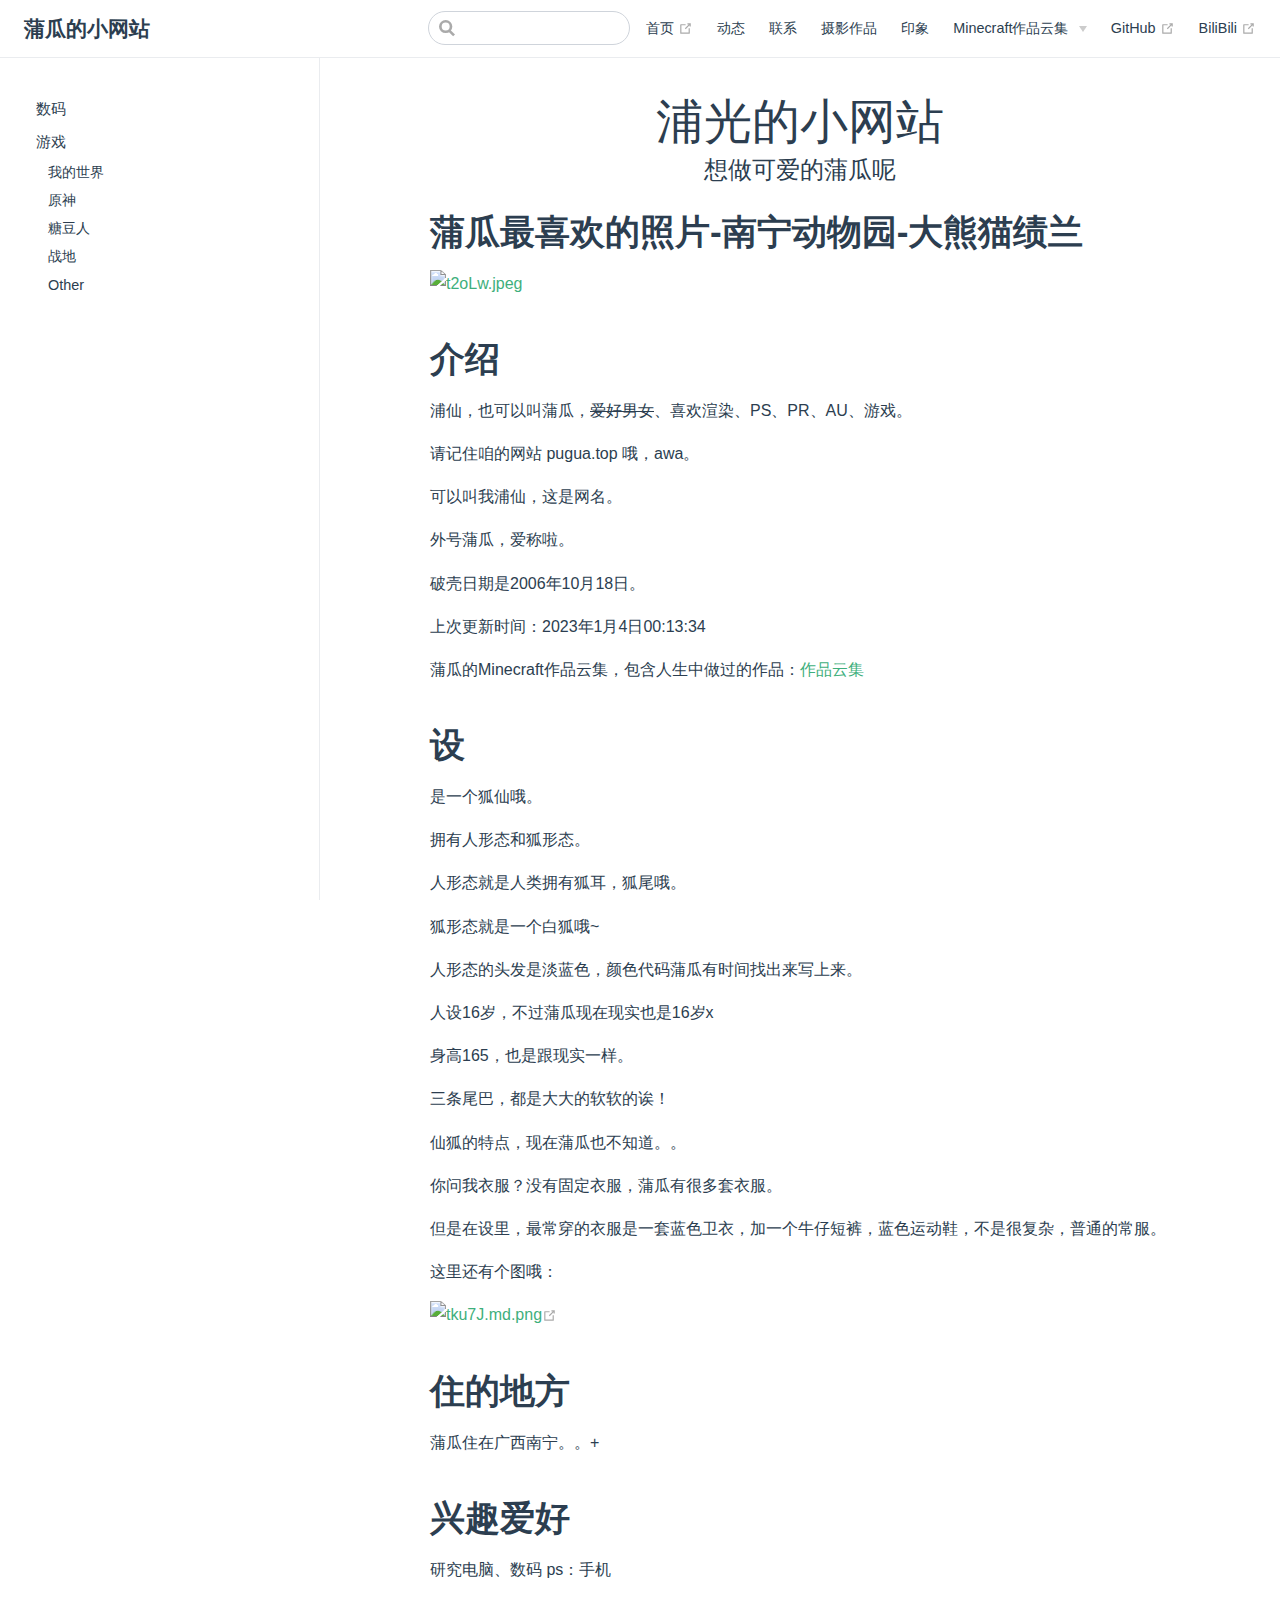
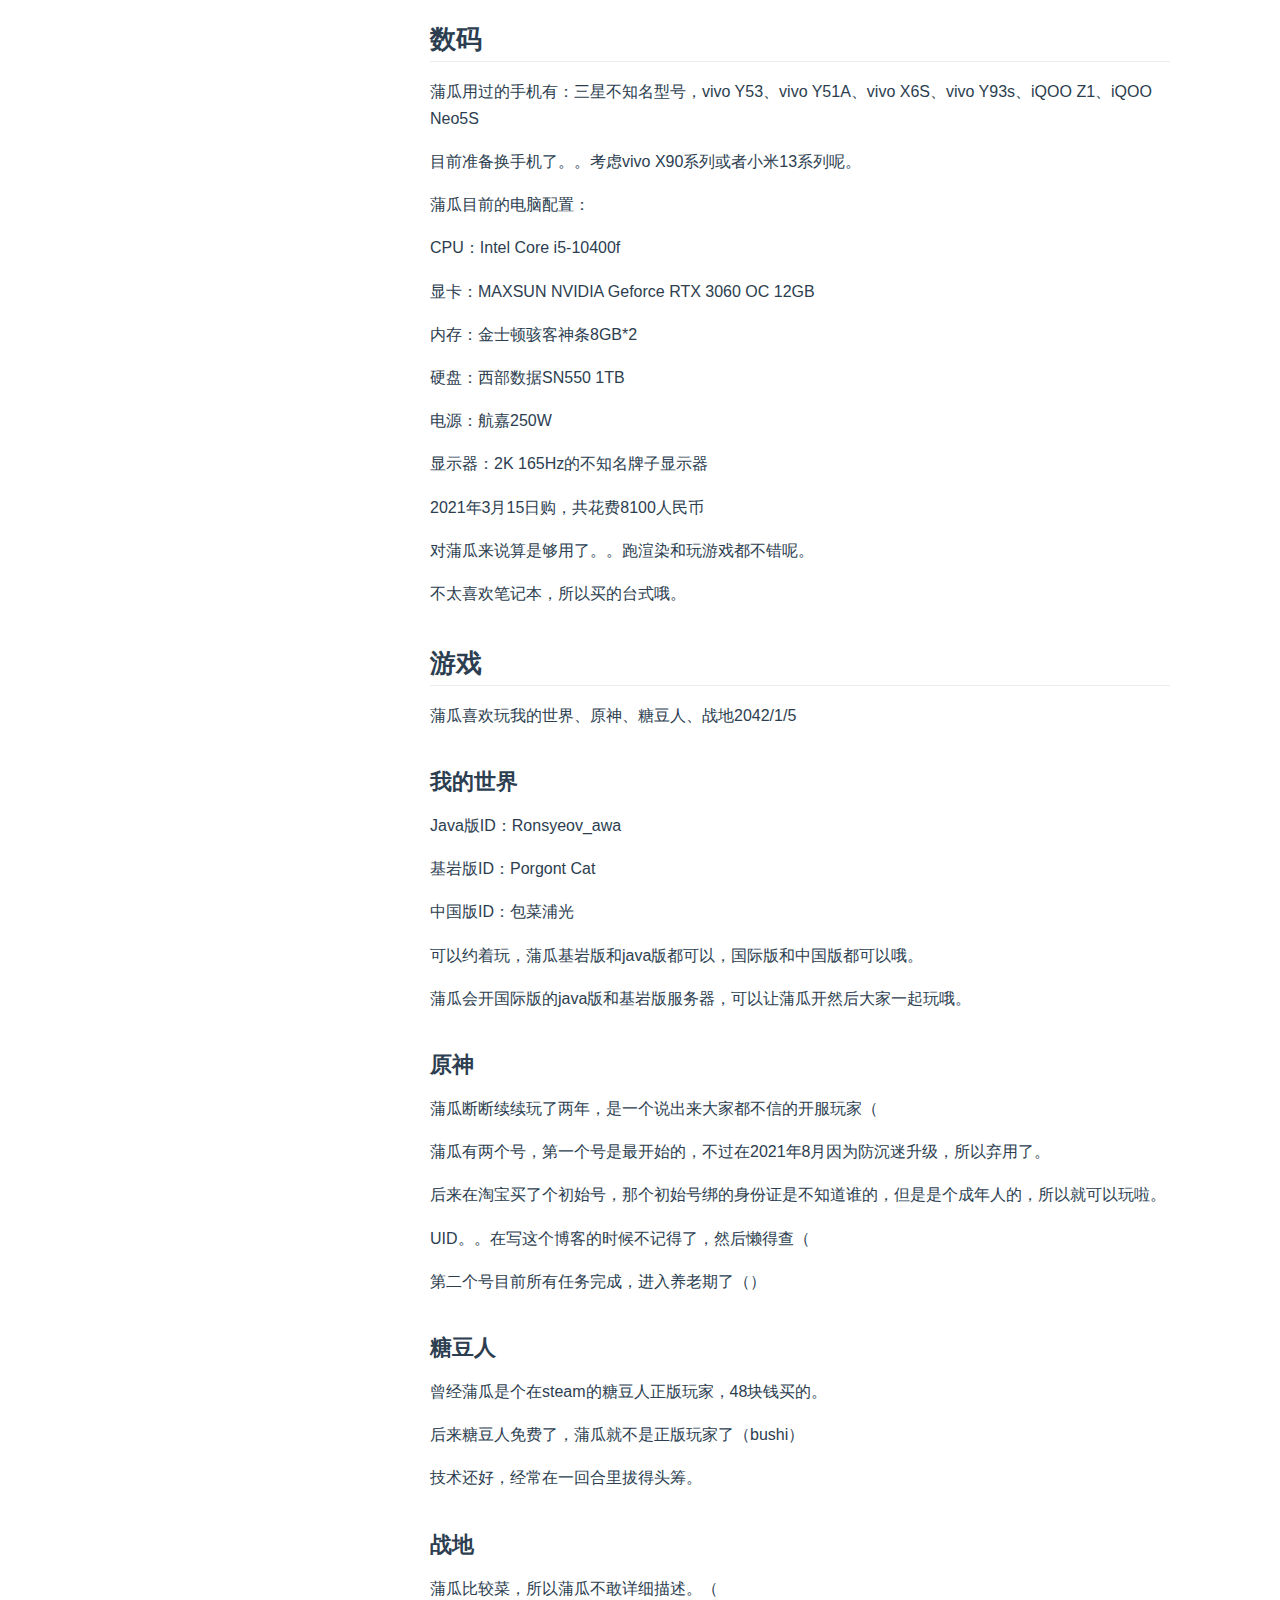
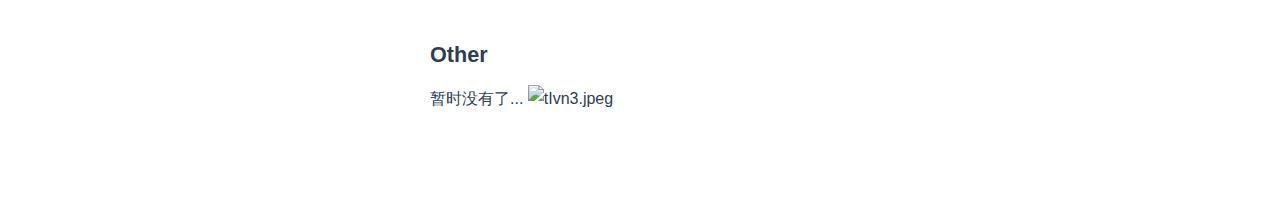
==== commit 9268ea50: "Add files via upload" ====
--- a/index.html
+++ b/index.html
@@ -8,8 +8,8 @@
     <link rel="icon" href="logo.jpg">
     <meta name="description" content="爷的个人网站">
     
-    <link rel="preload" href="/assets/css/0.styles.e0d3804d.css" as="style"><link rel="preload" href="/assets/js/app.c1d3ffa8.js" as="script"><link rel="preload" href="/assets/js/2.fe0642db.js" as="script"><link rel="preload" href="/assets/js/7.5f6c1e60.js" as="script"><link rel="prefetch" href="/assets/js/10.1ec0b881.js"><link rel="prefetch" href="/assets/js/11.4f06eb09.js"><link rel="prefetch" href="/assets/js/12.e7650f92.js"><link rel="prefetch" href="/assets/js/3.5fcc812d.js"><link rel="prefetch" href="/assets/js/4.2a968a55.js"><link rel="prefetch" href="/assets/js/5.3954c820.js"><link rel="prefetch" href="/assets/js/6.0d93120b.js"><link rel="prefetch" href="/assets/js/8.899db246.js"><link rel="prefetch" href="/assets/js/9.7a8138fb.js">
-    <link rel="stylesheet" href="/assets/css/0.styles.e0d3804d.css">
+    <link rel="preload" href="/assets/css/0.styles.33f7ca3a.css" as="style"><link rel="preload" href="/assets/js/app.abaaed8d.js" as="script"><link rel="preload" href="/assets/js/2.fe0642db.js" as="script"><link rel="preload" href="/assets/js/7.16c4046a.js" as="script"><link rel="prefetch" href="/assets/js/10.7c510d4d.js"><link rel="prefetch" href="/assets/js/11.48e6cfb8.js"><link rel="prefetch" href="/assets/js/12.111f9b61.js"><link rel="prefetch" href="/assets/js/3.5fcc812d.js"><link rel="prefetch" href="/assets/js/4.0a5db00c.js"><link rel="prefetch" href="/assets/js/5.a01c6a30.js"><link rel="prefetch" href="/assets/js/6.0d93120b.js"><link rel="prefetch" href="/assets/js/8.e105a4d4.js"><link rel="prefetch" href="/assets/js/9.0fc5324f.js">
+    <link rel="stylesheet" href="/assets/css/0.styles.33f7ca3a.css">
   </head>
   <body>
     <div id="app" data-server-rendered="true"><div class="theme-container"><header class="navbar"><div class="sidebar-button"><svg xmlns="http://www.w3.org/2000/svg" aria-hidden="true" role="img" viewBox="0 0 448 512" class="icon"><path fill="currentColor" d="M436 124H12c-6.627 0-12-5.373-12-12V80c0-6.627 5.373-12 12-12h424c6.627 0 12 5.373 12 12v32c0 6.627-5.373 12-12 12zm0 160H12c-6.627 0-12-5.373-12-12v-32c0-6.627 5.373-12 12-12h424c6.627 0 12 5.373 12 12v32c0 6.627-5.373 12-12 12zm0 160H12c-6.627 0-12-5.373-12-12v-32c0-6.627 5.373-12 12-12h424c6.627 0 12 5.373 12 12v32c0 6.627-5.373 12-12 12z"></path></svg></div> <a href="/" aria-current="page" class="home-link router-link-exact-active router-link-active"><!----> <span class="site-name">蒲瓜的小网站</span></a> <div class="links"><div class="search-box"><input aria-label="Search" autocomplete="off" spellcheck="false" value=""> <!----></div> <nav class="nav-links can-hide"><div class="nav-item"><a href="https://pugua.top" target="_blank" rel="noopener noreferrer" class="nav-link external">
@@ -45,8 +45,8 @@
   <span><svg xmlns="http://www.w3.org/2000/svg" aria-hidden="true" focusable="false" x="0px" y="0px" viewBox="0 0 100 100" width="15" height="15" class="icon outbound"><path fill="currentColor" d="M18.8,85.1h56l0,0c2.2,0,4-1.8,4-4v-32h-8v28h-48v-48h28v-8h-32l0,0c-2.2,0-4,1.8-4,4v56C14.8,83.3,16.6,85.1,18.8,85.1z"></path> <polygon fill="currentColor" points="45.7,48.7 51.3,54.3 77.2,28.5 77.2,37.2 85.2,37.2 85.2,14.9 62.8,14.9 62.8,22.9 71.5,22.9"></polygon></svg> <span class="sr-only">(opens new window)</span></span></a></div><div class="nav-item"><a href="https://space.bilibili.com/308683128" target="_blank" rel="noopener noreferrer" class="nav-link external">
   BiliBili
   <span><svg xmlns="http://www.w3.org/2000/svg" aria-hidden="true" focusable="false" x="0px" y="0px" viewBox="0 0 100 100" width="15" height="15" class="icon outbound"><path fill="currentColor" d="M18.8,85.1h56l0,0c2.2,0,4-1.8,4-4v-32h-8v28h-48v-48h28v-8h-32l0,0c-2.2,0-4,1.8-4,4v56C14.8,83.3,16.6,85.1,18.8,85.1z"></path> <polygon fill="currentColor" points="45.7,48.7 51.3,54.3 77.2,28.5 77.2,37.2 85.2,37.2 85.2,14.9 62.8,14.9 62.8,22.9 71.5,22.9"></polygon></svg> <span class="sr-only">(opens new window)</span></span></a></div> <!----></nav>  <ul class="sidebar-links"><li><section class="sidebar-group depth-0"><p class="sidebar-heading open"><span></span> <!----></p> <ul class="sidebar-links sidebar-group-items"><li><a href="/#数码" class="sidebar-link">数码</a><ul class="sidebar-sub-headers"></ul></li><li><a href="/#游戏" class="sidebar-link">游戏</a><ul class="sidebar-sub-headers"><li class="sidebar-sub-header"><a href="/#我的世界" class="sidebar-link">我的世界</a></li><li class="sidebar-sub-header"><a href="/#原神" class="sidebar-link">原神</a></li><li class="sidebar-sub-header"><a href="/#糖豆人" class="sidebar-link">糖豆人</a></li><li class="sidebar-sub-header"><a href="/#战地" class="sidebar-link">战地</a></li><li class="sidebar-sub-header"><a href="/#other" class="sidebar-link">Other</a></li></ul></li></ul></section></li></ul> </aside> <main class="page"> <div class="theme-default-content content__default"><center><font size="20">浦光的小网站</font></center> <div align="center"><font size="5">想做可爱的蒲瓜呢
-   </font></div> <h1 id="蒲瓜最喜欢的照片-南宁动物园-大熊猫绩兰"><a href="#蒲瓜最喜欢的照片-南宁动物园-大熊猫绩兰" class="header-anchor">#</a> 蒲瓜最喜欢的照片-南宁动物园-大熊猫绩兰</h1> <p><a href="https://imgloc.com/i/t2oLw"><img src="https://i.328888.xyz/2023/01/02/t2oLw.md.jpeg" alt="t2oLw.jpeg" border="0"></a></p> <h1 id="介绍"><a href="#介绍" class="header-anchor">#</a> 介绍</h1> <p>浦仙，也可以叫蒲瓜，<s>爱好男女</s>、喜欢渲染、PS、PR、AU、游戏。</p> <p>请记住咱的网站 pugua.top 哦，awa。</p> <p>可以叫我浦仙，这是网名。</p> <p>外号蒲瓜，爱称啦。</p> <p>上次更新时间：2023年1月3日16:51:39</p> <p>蒲瓜的Minecraft作品云集，包含人生中做过的作品：<a href="/code/mc/">作品云集</a></p> <h1 id="设"><a href="#设" class="header-anchor">#</a> 设</h1> <p>是一个狐仙哦。</p> <p>拥有人形态和狐形态。</p> <p>人形态就是人类拥有狐耳，狐尾哦。</p> <p>狐形态就是一个白狐哦~</p> <p>人形态的头发是淡蓝色，颜色代码蒲瓜有时间找出来写上来。</p> <p>人设16岁，不过蒲瓜现在现实也是16岁x</p> <p>身高165，也是跟现实一样。</p> <p>三条尾巴，都是大大的软软的诶！</p> <p>仙狐的特点，现在蒲瓜也不知道。。</p> <p>你问我衣服？没有固定衣服，蒲瓜有很多套衣服。</p> <p>但是在设里，最常穿的衣服是一套蓝色卫衣，加一个牛仔短裤，蓝色运动鞋，不是很复杂，普通的常服。</p> <p>这里还有个图哦：</p> <p><a href="https://imgloc.com/i/tku7J" target="_blank" rel="noopener noreferrer"><img src="https://i.328888.xyz/2023/01/02/tku7J.md.png" alt="tku7J.md.png"><span><svg xmlns="http://www.w3.org/2000/svg" aria-hidden="true" focusable="false" x="0px" y="0px" viewBox="0 0 100 100" width="15" height="15" class="icon outbound"><path fill="currentColor" d="M18.8,85.1h56l0,0c2.2,0,4-1.8,4-4v-32h-8v28h-48v-48h28v-8h-32l0,0c-2.2,0-4,1.8-4,4v56C14.8,83.3,16.6,85.1,18.8,85.1z"></path> <polygon fill="currentColor" points="45.7,48.7 51.3,54.3 77.2,28.5 77.2,37.2 85.2,37.2 85.2,14.9 62.8,14.9 62.8,22.9 71.5,22.9"></polygon></svg> <span class="sr-only">(opens new window)</span></span></a></p> <h1 id="住的地方"><a href="#住的地方" class="header-anchor">#</a> 住的地方</h1> <p>蒲瓜住在广西南宁。。+</p> <h1 id="兴趣爱好"><a href="#兴趣爱好" class="header-anchor">#</a> 兴趣爱好</h1> <p>研究电脑、数码 ps：手机</p> <h2 id="数码"><a href="#数码" class="header-anchor">#</a> 数码</h2> <p>蒲瓜用过的手机有：三星不知名型号，vivo Y53、vivo Y51A、vivo X6S、vivo Y93s、iQOO Z1、iQOO Neo5S</p> <p>目前准备换手机了。。考虑vivo X90系列或者小米13系列呢。</p> <p>蒲瓜目前的电脑配置：</p> <p>CPU：Intel Core i5-10400f</p> <p>显卡：MAXSUN NVIDIA Geforce RTX 3060 OC 12GB</p> <p>内存：金士顿骇客神条8GB*2</p> <p>硬盘：西部数据SN550 1TB</p> <p>电源：航嘉250W</p> <p>显示器：2K 165Hz的不知名牌子显示器</p> <p>2021年3月15日购，共花费8100人民币</p> <p>对蒲瓜来说算是够用了。。跑渲染和玩游戏都不错呢。</p> <p>不太喜欢笔记本，所以买的台式哦。</p> <h2 id="游戏"><a href="#游戏" class="header-anchor">#</a> 游戏</h2> <p>蒲瓜喜欢玩我的世界、原神、糖豆人、战地2042/1/5</p> <h3 id="我的世界"><a href="#我的世界" class="header-anchor">#</a> 我的世界</h3> <p>Java版ID：Ronsyeov_awa</p> <p>基岩版ID：Porgont Cat</p> <p>中国版ID：包菜浦光</p> <p>可以约着玩，蒲瓜基岩版和java版都可以，国际版和中国版都可以哦。</p> <p>蒲瓜会开国际版的java版和基岩版服务器，可以让蒲瓜开然后大家一起玩哦。</p> <h3 id="原神"><a href="#原神" class="header-anchor">#</a> 原神</h3> <p>蒲瓜断断续续玩了两年，是一个说出来大家都不信的开服玩家（</p> <p>蒲瓜有两个号，第一个号是最开始的，不过在2021年8月因为防沉迷升级，所以弃用了。</p> <p>后来在淘宝买了个初始号，那个初始号绑的身份证是不知道谁的，但是是个成年人的，所以就可以玩啦。</p> <p>UID。。在写这个博客的时候不记得了，然后懒得查（</p> <p>第二个号目前所有任务完成，进入养老期了（）</p> <h3 id="糖豆人"><a href="#糖豆人" class="header-anchor">#</a> 糖豆人</h3> <p>曾经蒲瓜是个在steam的糖豆人正版玩家，48块钱买的。</p> <p>后来糖豆人免费了，蒲瓜就不是正版玩家了（bushi）</p> <p>技术还好，经常在一回合里拔得头筹。</p> <h3 id="战地"><a href="#战地" class="header-anchor">#</a> 战地</h3> <p>蒲瓜比较菜，所以蒲瓜不敢详细描述。（</p> <h3 id="other"><a href="#other" class="header-anchor">#</a> Other</h3> <p>暂时没有了...
+   </font></div> <h1 id="蒲瓜最喜欢的照片-南宁动物园-大熊猫绩兰"><a href="#蒲瓜最喜欢的照片-南宁动物园-大熊猫绩兰" class="header-anchor">#</a> 蒲瓜最喜欢的照片-南宁动物园-大熊猫绩兰</h1> <p><a href="https://imgloc.com/i/t2oLw"><img src="https://i.328888.xyz/2023/01/02/t2oLw.md.jpeg" alt="t2oLw.jpeg" border="0"></a></p> <h1 id="介绍"><a href="#介绍" class="header-anchor">#</a> 介绍</h1> <p>浦仙，也可以叫蒲瓜，<s>爱好男女</s>、喜欢渲染、PS、PR、AU、游戏。</p> <p>请记住咱的网站 pugua.top 哦，awa。</p> <p>可以叫我浦仙，这是网名。</p> <p>外号蒲瓜，爱称啦。</p> <p>破壳日期是2006年10月18日。</p> <p>上次更新时间：2023年1月4日00:13:34</p> <p>蒲瓜的Minecraft作品云集，包含人生中做过的作品：<a href="/code/mc/">作品云集</a></p> <h1 id="设"><a href="#设" class="header-anchor">#</a> 设</h1> <p>是一个狐仙哦。</p> <p>拥有人形态和狐形态。</p> <p>人形态就是人类拥有狐耳，狐尾哦。</p> <p>狐形态就是一个白狐哦~</p> <p>人形态的头发是淡蓝色，颜色代码蒲瓜有时间找出来写上来。</p> <p>人设16岁，不过蒲瓜现在现实也是16岁x</p> <p>身高165，也是跟现实一样。</p> <p>三条尾巴，都是大大的软软的诶！</p> <p>仙狐的特点，现在蒲瓜也不知道。。</p> <p>你问我衣服？没有固定衣服，蒲瓜有很多套衣服。</p> <p>但是在设里，最常穿的衣服是一套蓝色卫衣，加一个牛仔短裤，蓝色运动鞋，不是很复杂，普通的常服。</p> <p>这里还有个图哦：</p> <p><a href="https://imgloc.com/i/tku7J" target="_blank" rel="noopener noreferrer"><img src="https://i.328888.xyz/2023/01/02/tku7J.md.png" alt="tku7J.md.png"><span><svg xmlns="http://www.w3.org/2000/svg" aria-hidden="true" focusable="false" x="0px" y="0px" viewBox="0 0 100 100" width="15" height="15" class="icon outbound"><path fill="currentColor" d="M18.8,85.1h56l0,0c2.2,0,4-1.8,4-4v-32h-8v28h-48v-48h28v-8h-32l0,0c-2.2,0-4,1.8-4,4v56C14.8,83.3,16.6,85.1,18.8,85.1z"></path> <polygon fill="currentColor" points="45.7,48.7 51.3,54.3 77.2,28.5 77.2,37.2 85.2,37.2 85.2,14.9 62.8,14.9 62.8,22.9 71.5,22.9"></polygon></svg> <span class="sr-only">(opens new window)</span></span></a></p> <h1 id="住的地方"><a href="#住的地方" class="header-anchor">#</a> 住的地方</h1> <p>蒲瓜住在广西南宁。。+</p> <h1 id="兴趣爱好"><a href="#兴趣爱好" class="header-anchor">#</a> 兴趣爱好</h1> <p>研究电脑、数码 ps：手机</p> <h2 id="数码"><a href="#数码" class="header-anchor">#</a> 数码</h2> <p>蒲瓜用过的手机有：三星不知名型号，vivo Y53、vivo Y51A、vivo X6S、vivo Y93s、iQOO Z1、iQOO Neo5S</p> <p>目前准备换手机了。。考虑vivo X90系列或者小米13系列呢。</p> <p>蒲瓜目前的电脑配置：</p> <p>CPU：Intel Core i5-10400f</p> <p>显卡：MAXSUN NVIDIA Geforce RTX 3060 OC 12GB</p> <p>内存：金士顿骇客神条8GB*2</p> <p>硬盘：西部数据SN550 1TB</p> <p>电源：航嘉250W</p> <p>显示器：2K 165Hz的不知名牌子显示器</p> <p>2021年3月15日购，共花费8100人民币</p> <p>对蒲瓜来说算是够用了。。跑渲染和玩游戏都不错呢。</p> <p>不太喜欢笔记本，所以买的台式哦。</p> <h2 id="游戏"><a href="#游戏" class="header-anchor">#</a> 游戏</h2> <p>蒲瓜喜欢玩我的世界、原神、糖豆人、战地2042/1/5</p> <h3 id="我的世界"><a href="#我的世界" class="header-anchor">#</a> 我的世界</h3> <p>Java版ID：Ronsyeov_awa</p> <p>基岩版ID：Porgont Cat</p> <p>中国版ID：包菜浦光</p> <p>可以约着玩，蒲瓜基岩版和java版都可以，国际版和中国版都可以哦。</p> <p>蒲瓜会开国际版的java版和基岩版服务器，可以让蒲瓜开然后大家一起玩哦。</p> <h3 id="原神"><a href="#原神" class="header-anchor">#</a> 原神</h3> <p>蒲瓜断断续续玩了两年，是一个说出来大家都不信的开服玩家（</p> <p>蒲瓜有两个号，第一个号是最开始的，不过在2021年8月因为防沉迷升级，所以弃用了。</p> <p>后来在淘宝买了个初始号，那个初始号绑的身份证是不知道谁的，但是是个成年人的，所以就可以玩啦。</p> <p>UID。。在写这个博客的时候不记得了，然后懒得查（</p> <p>第二个号目前所有任务完成，进入养老期了（）</p> <h3 id="糖豆人"><a href="#糖豆人" class="header-anchor">#</a> 糖豆人</h3> <p>曾经蒲瓜是个在steam的糖豆人正版玩家，48块钱买的。</p> <p>后来糖豆人免费了，蒲瓜就不是正版玩家了（bushi）</p> <p>技术还好，经常在一回合里拔得头筹。</p> <h3 id="战地"><a href="#战地" class="header-anchor">#</a> 战地</h3> <p>蒲瓜比较菜，所以蒲瓜不敢详细描述。（</p> <h3 id="other"><a href="#other" class="header-anchor">#</a> Other</h3> <p>暂时没有了...
 <img src="https://i.328888.xyz/2023/01/02/tIvn3.jpeg" alt="tIvn3.jpeg" border="0"></p></div> <footer class="page-edit"><!----> <!----></footer> <!----> </main></div><div class="global-ui"></div></div>
-    <script src="/assets/js/app.c1d3ffa8.js" defer></script><script src="/assets/js/2.fe0642db.js" defer></script><script src="/assets/js/7.5f6c1e60.js" defer></script>
+    <script src="/assets/js/app.abaaed8d.js" defer></script><script src="/assets/js/2.fe0642db.js" defer></script><script src="/assets/js/7.16c4046a.js" defer></script>
   </body>
 </html>
--- a/assets/css/0.styles.33f7ca3a.css
+++ b/assets/css/0.styles.33f7ca3a.css
@@ -0,0 +1 @@
+code[class*=language-],pre[class*=language-]{color:#ccc;background:none;font-family:Consolas,Monaco,Andale Mono,Ubuntu Mono,monospace;font-size:1em;text-align:left;white-space:pre;word-spacing:normal;word-break:normal;word-wrap:normal;line-height:1.5;tab-size:4;-webkit-hyphens:none;hyphens:none}pre[class*=language-]{padding:1em;margin:.5em 0;overflow:auto}:not(pre)>code[class*=language-],pre[class*=language-]{background:#2d2d2d}:not(pre)>code[class*=language-]{padding:.1em;border-radius:.3em;white-space:normal}.token.block-comment,.token.cdata,.token.comment,.token.doctype,.token.prolog{color:#999}.token.punctuation{color:#ccc}.token.attr-name,.token.deleted,.token.namespace,.token.tag{color:#e2777a}.token.function-name{color:#6196cc}.token.boolean,.token.function,.token.number{color:#f08d49}.token.class-name,.token.constant,.token.property,.token.symbol{color:#f8c555}.token.atrule,.token.builtin,.token.important,.token.keyword,.token.selector{color:#cc99cd}.token.attr-value,.token.char,.token.regex,.token.string,.token.variable{color:#7ec699}.token.entity,.token.operator,.token.url{color:#67cdcc}.token.bold,.token.important{font-weight:700}.token.italic{font-style:italic}.token.entity{cursor:help}.token.inserted{color:green}.theme-default-content code{color:#476582;padding:.25rem .5rem;margin:0;font-size:.85em;background-color:rgba(27,31,35,.05);border-radius:3px}.theme-default-content code .token.deleted{color:#ec5975}.theme-default-content code .token.inserted{color:#3eaf7c}.theme-default-content pre,.theme-default-content pre[class*=language-]{line-height:1.4;padding:1.25rem 1.5rem;margin:.85rem 0;background-color:#282c34;border-radius:6px;overflow:auto}.theme-default-content pre[class*=language-] code,.theme-default-content pre code{color:#fff;padding:0;background-color:initial;border-radius:0}div[class*=language-]{position:relative;background-color:#282c34;border-radius:6px}div[class*=language-] .highlight-lines{-webkit-user-select:none;user-select:none;padding-top:1.3rem;position:absolute;top:0;left:0;width:100%;line-height:1.4}div[class*=language-] .highlight-lines .highlighted{background-color:rgba(0,0,0,.66)}div[class*=language-] pre,div[class*=language-] pre[class*=language-]{background:transparent;position:relative;z-index:1}div[class*=language-]:before{position:absolute;z-index:3;top:.8em;right:1em;font-size:.75rem;color:hsla(0,0%,100%,.4)}div[class*=language-]:not(.line-numbers-mode) .line-numbers-wrapper{display:none}div[class*=language-].line-numbers-mode .highlight-lines .highlighted{position:relative}div[class*=language-].line-numbers-mode .highlight-lines .highlighted:before{content:" ";position:absolute;z-index:3;left:0;top:0;display:block;width:3.5rem;height:100%;background-color:rgba(0,0,0,.66)}div[class*=language-].line-numbers-mode pre{padding-left:4.5rem;vertical-align:middle}div[class*=language-].line-numbers-mode .line-numbers-wrapper{position:absolute;top:0;width:3.5rem;text-align:center;color:hsla(0,0%,100%,.3);padding:1.25rem 0;line-height:1.4}div[class*=language-].line-numbers-mode .line-numbers-wrapper br{-webkit-user-select:none;user-select:none}div[class*=language-].line-numbers-mode .line-numbers-wrapper .line-number{position:relative;z-index:4;-webkit-user-select:none;user-select:none;font-size:.85em}div[class*=language-].line-numbers-mode:after{content:"";position:absolute;z-index:2;top:0;left:0;width:3.5rem;height:100%;border-radius:6px 0 0 6px;border-right:1px solid rgba(0,0,0,.66);background-color:#282c34}div[class~=language-js]:before{content:"js"}div[class~=language-ts]:before{content:"ts"}div[class~=language-html]:before{content:"html"}div[class~=language-md]:before{content:"md"}div[class~=language-vue]:before{content:"vue"}div[class~=language-css]:before{content:"css"}div[class~=language-sass]:before{content:"sass"}div[class~=language-scss]:before{content:"scss"}div[class~=language-less]:before{content:"less"}div[class~=language-stylus]:before{content:"stylus"}div[class~=language-go]:before{content:"go"}div[class~=language-java]:before{content:"java"}div[class~=language-c]:before{content:"c"}div[class~=language-sh]:before{content:"sh"}div[class~=language-yaml]:before{content:"yaml"}div[class~=language-py]:before{content:"py"}div[class~=language-docker]:before{content:"docker"}div[class~=language-dockerfile]:before{content:"dockerfile"}div[class~=language-makefile]:before{content:"makefile"}div[class~=language-javascript]:before{content:"js"}div[class~=language-typescript]:before{content:"ts"}div[class~=language-markup]:before{content:"html"}div[class~=language-markdown]:before{content:"md"}div[class~=language-json]:before{content:"json"}div[class~=language-ruby]:before{content:"rb"}div[class~=language-python]:before{content:"py"}div[class~=language-bash]:before{content:"sh"}div[class~=language-php]:before{content:"php"}.custom-block .custom-block-title{font-weight:600;margin-bottom:-.4rem}.custom-block.danger,.custom-block.tip,.custom-block.warning{padding:.1rem 1.5rem;border-left-width:.5rem;border-left-style:solid;margin:1rem 0}.custom-block.tip{background-color:#f3f5f7;border-color:#42b983}.custom-block.warning{background-color:rgba(255,229,100,.3);border-color:#e7c000;color:#6b5900}.custom-block.warning .custom-block-title{color:#b29400}.custom-block.warning a{color:#2c3e50}.custom-block.danger{background-color:#ffe6e6;border-color:#c00;color:#4d0000}.custom-block.danger .custom-block-title{color:#900}.custom-block.danger a{color:#2c3e50}.custom-block.details{display:block;position:relative;border-radius:2px;margin:1.6em 0;padding:1.6em;background-color:#eee}.custom-block.details h4{margin-top:0}.custom-block.details figure:last-child,.custom-block.details p:last-child{margin-bottom:0;padding-bottom:0}.custom-block.details summary{outline:none;cursor:pointer}.arrow{display:inline-block;width:0;height:0}.arrow.up{border-bottom:6px solid #ccc}.arrow.down,.arrow.up{border-left:4px solid transparent;border-right:4px solid transparent}.arrow.down{border-top:6px solid #ccc}.arrow.right{border-left:6px solid #ccc}.arrow.left,.arrow.right{border-top:4px solid transparent;border-bottom:4px solid transparent}.arrow.left{border-right:6px solid #ccc}.theme-default-content:not(.custom){max-width:740px;margin:0 auto;padding:2rem 2.5rem}@media (max-width:959px){.theme-default-content:not(.custom){padding:2rem}}@media (max-width:419px){.theme-default-content:not(.custom){padding:1.5rem}}.table-of-contents .badge{vertical-align:middle}body,html{padding:0;margin:0;background-color:#fff}body{font-family:-apple-system,BlinkMacSystemFont,Segoe UI,Roboto,Oxygen,Ubuntu,Cantarell,Fira Sans,Droid Sans,Helvetica Neue,sans-serif;-webkit-font-smoothing:antialiased;-moz-osx-font-smoothing:grayscale;font-size:16px;color:#2c3e50}.page{padding-left:20rem}.navbar{z-index:20;right:0;height:3.6rem;background-color:#fff;box-sizing:border-box;border-bottom:1px solid #eaecef}.navbar,.sidebar-mask{position:fixed;top:0;left:0}.sidebar-mask{z-index:9;width:100vw;height:100vh;display:none}.sidebar{font-size:16px;background-color:#fff;width:20rem;position:fixed;z-index:10;margin:0;top:3.6rem;left:0;bottom:0;box-sizing:border-box;border-right:1px solid #eaecef;overflow-y:auto}.theme-default-content:not(.custom)>:first-child{margin-top:3.6rem}.theme-default-content:not(.custom) a:hover{text-decoration:underline}.theme-default-content:not(.custom) p.demo{padding:1rem 1.5rem;border:1px solid #ddd;border-radius:4px}.theme-default-content:not(.custom) img{max-width:100%}.theme-default-content.custom{padding:0;margin:0}.theme-default-content.custom img{max-width:100%}a{font-weight:500;text-decoration:none}a,p a code{color:#3eaf7c}p a code{font-weight:400}kbd{background:#eee;border:.15rem solid #ddd;border-bottom:.25rem solid #ddd;border-radius:.15rem;padding:0 .15em}blockquote{font-size:1rem;color:#999;border-left:.2rem solid #dfe2e5;margin:1rem 0;padding:.25rem 0 .25rem 1rem}blockquote>p{margin:0}ol,ul{padding-left:1.2em}strong{font-weight:600}h1,h2,h3,h4,h5,h6{font-weight:600;line-height:1.25}.theme-default-content:not(.custom)>h1,.theme-default-content:not(.custom)>h2,.theme-default-content:not(.custom)>h3,.theme-default-content:not(.custom)>h4,.theme-default-content:not(.custom)>h5,.theme-default-content:not(.custom)>h6{margin-top:-3.1rem;padding-top:4.6rem;margin-bottom:0}.theme-default-content:not(.custom)>h1:first-child,.theme-default-content:not(.custom)>h2:first-child,.theme-default-content:not(.custom)>h3:first-child,.theme-default-content:not(.custom)>h4:first-child,.theme-default-content:not(.custom)>h5:first-child,.theme-default-content:not(.custom)>h6:first-child{margin-top:-1.5rem;margin-bottom:1rem}.theme-default-content:not(.custom)>h1:first-child+.custom-block,.theme-default-content:not(.custom)>h1:first-child+p,.theme-default-content:not(.custom)>h1:first-child+pre,.theme-default-content:not(.custom)>h2:first-child+.custom-block,.theme-default-content:not(.custom)>h2:first-child+p,.theme-default-content:not(.custom)>h2:first-child+pre,.theme-default-content:not(.custom)>h3:first-child+.custom-block,.theme-default-content:not(.custom)>h3:first-child+p,.theme-default-content:not(.custom)>h3:first-child+pre,.theme-default-content:not(.custom)>h4:first-child+.custom-block,.theme-default-content:not(.custom)>h4:first-child+p,.theme-default-content:not(.custom)>h4:first-child+pre,.theme-default-content:not(.custom)>h5:first-child+.custom-block,.theme-default-content:not(.custom)>h5:first-child+p,.theme-default-content:not(.custom)>h5:first-child+pre,.theme-default-content:not(.custom)>h6:first-child+.custom-block,.theme-default-content:not(.custom)>h6:first-child+p,.theme-default-content:not(.custom)>h6:first-child+pre{margin-top:2rem}h1:focus .header-anchor,h1:hover .header-anchor,h2:focus .header-anchor,h2:hover .header-anchor,h3:focus .header-anchor,h3:hover .header-anchor,h4:focus .header-anchor,h4:hover .header-anchor,h5:focus .header-anchor,h5:hover .header-anchor,h6:focus .header-anchor,h6:hover .header-anchor{opacity:1}h1{font-size:2.2rem}h2{font-size:1.65rem;padding-bottom:.3rem;border-bottom:1px solid #eaecef}h3{font-size:1.35rem}a.header-anchor{font-size:.85em;float:left;margin-left:-.87em;padding-right:.23em;margin-top:.125em;opacity:0}a.header-anchor:focus,a.header-anchor:hover{text-decoration:none}.line-number,code,kbd{font-family:source-code-pro,Menlo,Monaco,Consolas,Courier New,monospace}ol,p,ul{line-height:1.7}hr{border:0;border-top:1px solid #eaecef}table{border-collapse:collapse;margin:1rem 0;display:block;overflow-x:auto}tr{border-top:1px solid #dfe2e5}tr:nth-child(2n){background-color:#f6f8fa}td,th{border:1px solid #dfe2e5;padding:.6em 1em}.theme-container.sidebar-open .sidebar-mask{display:block}.theme-container.no-navbar .theme-default-content:not(.custom)>h1,.theme-container.no-navbar h2,.theme-container.no-navbar h3,.theme-container.no-navbar h4,.theme-container.no-navbar h5,.theme-container.no-navbar h6{margin-top:1.5rem;padding-top:0}.theme-container.no-navbar .sidebar{top:0}@media (min-width:720px){.theme-container.no-sidebar .sidebar{display:none}.theme-container.no-sidebar .page{padding-left:0}}@media (max-width:959px){.sidebar{font-size:15px;width:16.4rem}.page{padding-left:16.4rem}}@media (max-width:719px){.sidebar{top:0;padding-top:3.6rem;transform:translateX(-100%);transition:transform .2s ease}.page{padding-left:0}.theme-container.sidebar-open .sidebar{transform:translateX(0)}.theme-container.no-navbar .sidebar{padding-top:0}}@media (max-width:419px){h1{font-size:1.9rem}.theme-default-content div[class*=language-]{margin:.85rem -1.5rem;border-radius:0}}#nprogress{pointer-events:none}#nprogress .bar{background:#3eaf7c;position:fixed;z-index:1031;top:0;left:0;width:100%;height:2px}#nprogress .peg{display:block;position:absolute;right:0;width:100px;height:100%;box-shadow:0 0 10px #3eaf7c,0 0 5px #3eaf7c;opacity:1;transform:rotate(3deg) translateY(-4px)}#nprogress .spinner{display:block;position:fixed;z-index:1031;top:15px;right:15px}#nprogress .spinner-icon{width:18px;height:18px;box-sizing:border-box;border-color:#3eaf7c transparent transparent #3eaf7c;border-style:solid;border-width:2px;border-radius:50%;animation:nprogress-spinner .4s linear infinite}.nprogress-custom-parent{overflow:hidden;position:relative}.nprogress-custom-parent #nprogress .bar,.nprogress-custom-parent #nprogress .spinner{position:absolute}@keyframes nprogress-spinner{0%{transform:rotate(0deg)}to{transform:rotate(1turn)}}.icon.outbound{color:#aaa;display:inline-block;vertical-align:middle;position:relative;top:-1px}.sr-only{position:absolute;width:1px;height:1px;padding:0;margin:-1px;overflow:hidden;clip:rect(0,0,0,0);white-space:nowrap;border-width:0}.home{padding:3.6rem 2rem 0;max-width:960px;margin:0 auto;display:block}.home .hero{text-align:center}.home .hero img{max-width:100%;max-height:280px;display:block;margin:3rem auto 1.5rem}.home .hero h1{font-size:3rem}.home .hero .action,.home .hero .description,.home .hero h1{margin:1.8rem auto}.home .hero .description{max-width:35rem;font-size:1.6rem;line-height:1.3;color:#6a8bad}.home .hero .action-button{display:inline-block;font-size:1.2rem;color:#fff;background-color:#3eaf7c;padding:.8rem 1.6rem;border-radius:4px;transition:background-color .1s ease;box-sizing:border-box;border-bottom:1px solid #389d70}.home .hero .action-button:hover{background-color:#4abf8a}.home .features{border-top:1px solid #eaecef;padding:1.2rem 0;margin-top:2.5rem;display:flex;flex-wrap:wrap;align-items:flex-start;align-content:stretch;justify-content:space-between}.home .feature{flex-grow:1;flex-basis:30%;max-width:30%}.home .feature h2{font-size:1.4rem;font-weight:500;border-bottom:none;padding-bottom:0;color:#3a5169}.home .feature p{color:#4e6e8e}.home .footer{padding:2.5rem;border-top:1px solid #eaecef;text-align:center;color:#4e6e8e}@media (max-width:719px){.home .features{flex-direction:column}.home .feature{max-width:100%;padding:0 2.5rem}}@media (max-width:419px){.home{padding-left:1.5rem;padding-right:1.5rem}.home .hero img{max-height:210px;margin:2rem auto 1.2rem}.home .hero h1{font-size:2rem}.home .hero .action,.home .hero .description,.home .hero h1{margin:1.2rem auto}.home .hero .description{font-size:1.2rem}.home .hero .action-button{font-size:1rem;padding:.6rem 1.2rem}.home .feature h2{font-size:1.25rem}}.search-box{display:inline-block;position:relative;margin-right:1rem}.search-box input{cursor:text;width:10rem;height:2rem;color:#4e6e8e;display:inline-block;border:1px solid #cfd4db;border-radius:2rem;font-size:.9rem;line-height:2rem;padding:0 .5rem 0 2rem;outline:none;transition:all .2s ease;background:#fff url(/assets/img/search.83621669.svg) .6rem .5rem no-repeat;background-size:1rem}.search-box input:focus{cursor:auto;border-color:#3eaf7c}.search-box .suggestions{background:#fff;width:20rem;position:absolute;top:2rem;border:1px solid #cfd4db;border-radius:6px;padding:.4rem;list-style-type:none}.search-box .suggestions.align-right{right:0}.search-box .suggestion{line-height:1.4;padding:.4rem .6rem;border-radius:4px;cursor:pointer}.search-box .suggestion a{white-space:normal;color:#5d82a6}.search-box .suggestion a .page-title{font-weight:600}.search-box .suggestion a .header{font-size:.9em;margin-left:.25em}.search-box .suggestion.focused{background-color:#f3f4f5}.search-box .suggestion.focused a{color:#3eaf7c}@media (max-width:959px){.search-box input{cursor:pointer;width:0;border-color:transparent;position:relative}.search-box input:focus{cursor:text;left:0;width:10rem}}@media (-ms-high-contrast:none){.search-box input{height:2rem}}@media (max-width:959px) and (min-width:719px){.search-box .suggestions{left:0}}@media (max-width:719px){.search-box{margin-right:0}.search-box input{left:1rem}.search-box .suggestions{right:0}}@media (max-width:419px){.search-box .suggestions{width:calc(100vw - 4rem)}.search-box input:focus{width:8rem}}.sidebar-button{cursor:pointer;display:none;width:1.25rem;height:1.25rem;position:absolute;padding:.6rem;top:.6rem;left:1rem}.sidebar-button .icon{display:block;width:1.25rem;height:1.25rem}@media (max-width:719px){.sidebar-button{display:block}}.dropdown-enter,.dropdown-leave-to{height:0!important}.dropdown-wrapper{cursor:pointer}.dropdown-wrapper .dropdown-title,.dropdown-wrapper .mobile-dropdown-title{display:block;font-size:.9rem;font-family:inherit;cursor:inherit;padding:inherit;line-height:1.4rem;background:transparent;border:none;font-weight:500;color:#2c3e50}.dropdown-wrapper .dropdown-title:hover,.dropdown-wrapper .mobile-dropdown-title:hover{border-color:transparent}.dropdown-wrapper .dropdown-title .arrow,.dropdown-wrapper .mobile-dropdown-title .arrow{vertical-align:middle;margin-top:-1px;margin-left:.4rem}.dropdown-wrapper .mobile-dropdown-title{display:none;font-weight:600}.dropdown-wrapper .mobile-dropdown-title font-size inherit:hover{color:#3eaf7c}.dropdown-wrapper .nav-dropdown .dropdown-item{color:inherit;line-height:1.7rem}.dropdown-wrapper .nav-dropdown .dropdown-item h4{margin:.45rem 0 0;border-top:1px solid #eee;padding:1rem 1.5rem .45rem 1.25rem}.dropdown-wrapper .nav-dropdown .dropdown-item .dropdown-subitem-wrapper{padding:0;list-style:none}.dropdown-wrapper .nav-dropdown .dropdown-item .dropdown-subitem-wrapper .dropdown-subitem{font-size:.9em}.dropdown-wrapper .nav-dropdown .dropdown-item a{display:block;line-height:1.7rem;position:relative;border-bottom:none;font-weight:400;margin-bottom:0;padding:0 1.5rem 0 1.25rem}.dropdown-wrapper .nav-dropdown .dropdown-item a.router-link-active,.dropdown-wrapper .nav-dropdown .dropdown-item a:hover{color:#3eaf7c}.dropdown-wrapper .nav-dropdown .dropdown-item a.router-link-active:after{content:"";width:0;height:0;border-left:5px solid #3eaf7c;border-top:3px solid transparent;border-bottom:3px solid transparent;position:absolute;top:calc(50% - 2px);left:9px}.dropdown-wrapper .nav-dropdown .dropdown-item:first-child h4{margin-top:0;padding-top:0;border-top:0}@media (max-width:719px){.dropdown-wrapper.open .dropdown-title{margin-bottom:.5rem}.dropdown-wrapper .dropdown-title{display:none}.dropdown-wrapper .mobile-dropdown-title{display:block}.dropdown-wrapper .nav-dropdown{transition:height .1s ease-out;overflow:hidden}.dropdown-wrapper .nav-dropdown .dropdown-item h4{border-top:0;margin-top:0;padding-top:0}.dropdown-wrapper .nav-dropdown .dropdown-item>a,.dropdown-wrapper .nav-dropdown .dropdown-item h4{font-size:15px;line-height:2rem}.dropdown-wrapper .nav-dropdown .dropdown-item .dropdown-subitem{font-size:14px;padding-left:1rem}}@media (min-width:719px){.dropdown-wrapper{height:1.8rem}.dropdown-wrapper.open .nav-dropdown,.dropdown-wrapper:hover .nav-dropdown{display:block!important}.dropdown-wrapper.open:blur{display:none}.dropdown-wrapper .nav-dropdown{display:none;height:auto!important;box-sizing:border-box;max-height:calc(100vh - 2.7rem);overflow-y:auto;position:absolute;top:100%;right:0;background-color:#fff;padding:.6rem 0;border:1px solid;border-color:#ddd #ddd #ccc;text-align:left;border-radius:.25rem;white-space:nowrap;margin:0}}.nav-links{display:inline-block}.nav-links a{line-height:1.4rem;color:inherit}.nav-links a.router-link-active,.nav-links a:hover{color:#3eaf7c}.nav-links .nav-item{position:relative;display:inline-block;margin-left:1.5rem;line-height:2rem}.nav-links .nav-item:first-child{margin-left:0}.nav-links .repo-link{margin-left:1.5rem}@media (max-width:719px){.nav-links .nav-item,.nav-links .repo-link{margin-left:0}}@media (min-width:719px){.nav-links a.router-link-active,.nav-links a:hover{color:#2c3e50}.nav-item>a:not(.external).router-link-active,.nav-item>a:not(.external):hover{margin-bottom:-2px;border-bottom:2px solid #46bd87}}.navbar{padding:.7rem 1.5rem;line-height:2.2rem}.navbar a,.navbar img,.navbar span{display:inline-block}.navbar .logo{height:2.2rem;min-width:2.2rem;margin-right:.8rem;vertical-align:top}.navbar .site-name{font-size:1.3rem;font-weight:600;color:#2c3e50;position:relative}.navbar .links{padding-left:1.5rem;box-sizing:border-box;background-color:#fff;white-space:nowrap;font-size:.9rem;position:absolute;right:1.5rem;top:.7rem;display:flex}.navbar .links .search-box{flex:0 0 auto;vertical-align:top}@media (max-width:719px){.navbar{padding-left:4rem}.navbar .can-hide{display:none}.navbar .links{padding-left:1.5rem}.navbar .site-name{width:calc(100vw - 9.4rem);overflow:hidden;white-space:nowrap;text-overflow:ellipsis}}.page-edit{max-width:740px;margin:0 auto;padding:2rem 2.5rem}@media (max-width:959px){.page-edit{padding:2rem}}@media (max-width:419px){.page-edit{padding:1.5rem}}.page-edit{padding-top:1rem;padding-bottom:1rem;overflow:auto}.page-edit .edit-link{display:inline-block}.page-edit .edit-link a{color:#4e6e8e;margin-right:.25rem}.page-edit .last-updated{float:right;font-size:.9em}.page-edit .last-updated .prefix{font-weight:500;color:#4e6e8e}.page-edit .last-updated .time{font-weight:400;color:#767676}@media (max-width:719px){.page-edit .edit-link{margin-bottom:.5rem}.page-edit .last-updated{font-size:.8em;float:none;text-align:left}}.page-nav{max-width:740px;margin:0 auto;padding:2rem 2.5rem}@media (max-width:959px){.page-nav{padding:2rem}}@media (max-width:419px){.page-nav{padding:1.5rem}}.page-nav{padding-top:1rem;padding-bottom:0}.page-nav .inner{min-height:2rem;margin-top:0;border-top:1px solid #eaecef;padding-top:1rem;overflow:auto}.page-nav .next{float:right}.page{padding-bottom:2rem;display:block}.sidebar-group .sidebar-group{padding-left:.5em}.sidebar-group:not(.collapsable) .sidebar-heading:not(.clickable){cursor:auto;color:inherit}.sidebar-group.is-sub-group{padding-left:0}.sidebar-group.is-sub-group>.sidebar-heading{font-size:.95em;line-height:1.4;font-weight:400;padding-left:2rem}.sidebar-group.is-sub-group>.sidebar-heading:not(.clickable){opacity:.5}.sidebar-group.is-sub-group>.sidebar-group-items{padding-left:1rem}.sidebar-group.is-sub-group>.sidebar-group-items>li>.sidebar-link{font-size:.95em;border-left:none}.sidebar-group.depth-2>.sidebar-heading{border-left:none}.sidebar-heading{color:#2c3e50;transition:color .15s ease;cursor:pointer;font-size:1.1em;font-weight:700;padding:.35rem 1.5rem .35rem 1.25rem;width:100%;box-sizing:border-box;margin:0;border-left:.25rem solid transparent}.sidebar-heading.open,.sidebar-heading:hover{color:inherit}.sidebar-heading .arrow{position:relative;top:-.12em;left:.5em}.sidebar-heading.clickable.active{font-weight:600;color:#3eaf7c;border-left-color:#3eaf7c}.sidebar-heading.clickable:hover{color:#3eaf7c}.sidebar-group-items{transition:height .1s ease-out;font-size:.95em;overflow:hidden}.sidebar .sidebar-sub-headers{padding-left:1rem;font-size:.95em}a.sidebar-link{font-size:1em;font-weight:400;display:inline-block;color:#2c3e50;border-left:.25rem solid transparent;padding:.35rem 1rem .35rem 1.25rem;line-height:1.4;width:100%;box-sizing:border-box}a.sidebar-link:hover{color:#3eaf7c}a.sidebar-link.active{font-weight:600;color:#3eaf7c;border-left-color:#3eaf7c}.sidebar-group a.sidebar-link{padding-left:2rem}.sidebar-sub-headers a.sidebar-link{padding-top:.25rem;padding-bottom:.25rem;border-left:none}.sidebar-sub-headers a.sidebar-link.active{font-weight:500}.sidebar ul{padding:0;margin:0;list-style-type:none}.sidebar a{display:inline-block}.sidebar .nav-links{display:none;border-bottom:1px solid #eaecef;padding:.5rem 0 .75rem}.sidebar .nav-links a{font-weight:600}.sidebar .nav-links .nav-item,.sidebar .nav-links .repo-link{display:block;line-height:1.25rem;font-size:1.1em;padding:.5rem 0 .5rem 1.5rem}.sidebar>.sidebar-links{padding:1.5rem 0}.sidebar>.sidebar-links>li>a.sidebar-link{font-size:1.1em;line-height:1.7;font-weight:700}.sidebar>.sidebar-links>li:not(:first-child){margin-top:.75rem}@media (max-width:719px){.sidebar .nav-links{display:block}.sidebar .nav-links .dropdown-wrapper .nav-dropdown .dropdown-item a.router-link-active:after{top:calc(1rem - 2px)}.sidebar>.sidebar-links{padding:1rem 0}}.badge[data-v-5c1fd6dc]{display:inline-block;font-size:14px;height:18px;line-height:18px;border-radius:3px;padding:0 6px;color:#fff}.badge.green[data-v-5c1fd6dc],.badge.tip[data-v-5c1fd6dc],.badge[data-v-5c1fd6dc]{background-color:#42b983}.badge.error[data-v-5c1fd6dc]{background-color:#da5961}.badge.warn[data-v-5c1fd6dc],.badge.warning[data-v-5c1fd6dc],.badge.yellow[data-v-5c1fd6dc]{background-color:#e7c000}.badge+.badge[data-v-5c1fd6dc]{margin-left:5px}.theme-code-block[data-v-0d67c793]{display:none}.theme-code-block__active[data-v-0d67c793]{display:block}.theme-code-block>pre[data-v-0d67c793]{background-color:orange}.theme-code-group__nav[data-v-e533192c]{margin-bottom:-35px;background-color:#282c34;padding-bottom:22px;border-top-left-radius:6px;border-top-right-radius:6px;padding-left:10px;padding-top:10px}.theme-code-group__ul[data-v-e533192c]{margin:auto 0;padding-left:0;display:inline-flex;list-style:none}.theme-code-group__nav-tab[data-v-e533192c]{border:0;padding:5px;cursor:pointer;background-color:initial;font-size:.85em;line-height:1.4;color:hsla(0,0%,100%,.9);font-weight:600}.theme-code-group__nav-tab-active[data-v-e533192c]{border-bottom:1px solid #42b983}.pre-blank[data-v-e533192c]{color:#42b983}--- a/assets/css/0.styles.33f7ca3a.css
+++ b/assets/css/0.styles.33f7ca3a.css
@@ -0,0 +1 @@
+code[class*=language-],pre[class*=language-]{color:#ccc;background:none;font-family:Consolas,Monaco,Andale Mono,Ubuntu Mono,monospace;font-size:1em;text-align:left;white-space:pre;word-spacing:normal;word-break:normal;word-wrap:normal;line-height:1.5;tab-size:4;-webkit-hyphens:none;hyphens:none}pre[class*=language-]{padding:1em;margin:.5em 0;overflow:auto}:not(pre)>code[class*=language-],pre[class*=language-]{background:#2d2d2d}:not(pre)>code[class*=language-]{padding:.1em;border-radius:.3em;white-space:normal}.token.block-comment,.token.cdata,.token.comment,.token.doctype,.token.prolog{color:#999}.token.punctuation{color:#ccc}.token.attr-name,.token.deleted,.token.namespace,.token.tag{color:#e2777a}.token.function-name{color:#6196cc}.token.boolean,.token.function,.token.number{color:#f08d49}.token.class-name,.token.constant,.token.property,.token.symbol{color:#f8c555}.token.atrule,.token.builtin,.token.important,.token.keyword,.token.selector{color:#cc99cd}.token.attr-value,.token.char,.token.regex,.token.string,.token.variable{color:#7ec699}.token.entity,.token.operator,.token.url{color:#67cdcc}.token.bold,.token.important{font-weight:700}.token.italic{font-style:italic}.token.entity{cursor:help}.token.inserted{color:green}.theme-default-content code{color:#476582;padding:.25rem .5rem;margin:0;font-size:.85em;background-color:rgba(27,31,35,.05);border-radius:3px}.theme-default-content code .token.deleted{color:#ec5975}.theme-default-content code .token.inserted{color:#3eaf7c}.theme-default-content pre,.theme-default-content pre[class*=language-]{line-height:1.4;padding:1.25rem 1.5rem;margin:.85rem 0;background-color:#282c34;border-radius:6px;overflow:auto}.theme-default-content pre[class*=language-] code,.theme-default-content pre code{color:#fff;padding:0;background-color:initial;border-radius:0}div[class*=language-]{position:relative;background-color:#282c34;border-radius:6px}div[class*=language-] .highlight-lines{-webkit-user-select:none;user-select:none;padding-top:1.3rem;position:absolute;top:0;left:0;width:100%;line-height:1.4}div[class*=language-] .highlight-lines .highlighted{background-color:rgba(0,0,0,.66)}div[class*=language-] pre,div[class*=language-] pre[class*=language-]{background:transparent;position:relative;z-index:1}div[class*=language-]:before{position:absolute;z-index:3;top:.8em;right:1em;font-size:.75rem;color:hsla(0,0%,100%,.4)}div[class*=language-]:not(.line-numbers-mode) .line-numbers-wrapper{display:none}div[class*=language-].line-numbers-mode .highlight-lines .highlighted{position:relative}div[class*=language-].line-numbers-mode .highlight-lines .highlighted:before{content:" ";position:absolute;z-index:3;left:0;top:0;display:block;width:3.5rem;height:100%;background-color:rgba(0,0,0,.66)}div[class*=language-].line-numbers-mode pre{padding-left:4.5rem;vertical-align:middle}div[class*=language-].line-numbers-mode .line-numbers-wrapper{position:absolute;top:0;width:3.5rem;text-align:center;color:hsla(0,0%,100%,.3);padding:1.25rem 0;line-height:1.4}div[class*=language-].line-numbers-mode .line-numbers-wrapper br{-webkit-user-select:none;user-select:none}div[class*=language-].line-numbers-mode .line-numbers-wrapper .line-number{position:relative;z-index:4;-webkit-user-select:none;user-select:none;font-size:.85em}div[class*=language-].line-numbers-mode:after{content:"";position:absolute;z-index:2;top:0;left:0;width:3.5rem;height:100%;border-radius:6px 0 0 6px;border-right:1px solid rgba(0,0,0,.66);background-color:#282c34}div[class~=language-js]:before{content:"js"}div[class~=language-ts]:before{content:"ts"}div[class~=language-html]:before{content:"html"}div[class~=language-md]:before{content:"md"}div[class~=language-vue]:before{content:"vue"}div[class~=language-css]:before{content:"css"}div[class~=language-sass]:before{content:"sass"}div[class~=language-scss]:before{content:"scss"}div[class~=language-less]:before{content:"less"}div[class~=language-stylus]:before{content:"stylus"}div[class~=language-go]:before{content:"go"}div[class~=language-java]:before{content:"java"}div[class~=language-c]:before{content:"c"}div[class~=language-sh]:before{content:"sh"}div[class~=language-yaml]:before{content:"yaml"}div[class~=language-py]:before{content:"py"}div[class~=language-docker]:before{content:"docker"}div[class~=language-dockerfile]:before{content:"dockerfile"}div[class~=language-makefile]:before{content:"makefile"}div[class~=language-javascript]:before{content:"js"}div[class~=language-typescript]:before{content:"ts"}div[class~=language-markup]:before{content:"html"}div[class~=language-markdown]:before{content:"md"}div[class~=language-json]:before{content:"json"}div[class~=language-ruby]:before{content:"rb"}div[class~=language-python]:before{content:"py"}div[class~=language-bash]:before{content:"sh"}div[class~=language-php]:before{content:"php"}.custom-block .custom-block-title{font-weight:600;margin-bottom:-.4rem}.custom-block.danger,.custom-block.tip,.custom-block.warning{padding:.1rem 1.5rem;border-left-width:.5rem;border-left-style:solid;margin:1rem 0}.custom-block.tip{background-color:#f3f5f7;border-color:#42b983}.custom-block.warning{background-color:rgba(255,229,100,.3);border-color:#e7c000;color:#6b5900}.custom-block.warning .custom-block-title{color:#b29400}.custom-block.warning a{color:#2c3e50}.custom-block.danger{background-color:#ffe6e6;border-color:#c00;color:#4d0000}.custom-block.danger .custom-block-title{color:#900}.custom-block.danger a{color:#2c3e50}.custom-block.details{display:block;position:relative;border-radius:2px;margin:1.6em 0;padding:1.6em;background-color:#eee}.custom-block.details h4{margin-top:0}.custom-block.details figure:last-child,.custom-block.details p:last-child{margin-bottom:0;padding-bottom:0}.custom-block.details summary{outline:none;cursor:pointer}.arrow{display:inline-block;width:0;height:0}.arrow.up{border-bottom:6px solid #ccc}.arrow.down,.arrow.up{border-left:4px solid transparent;border-right:4px solid transparent}.arrow.down{border-top:6px solid #ccc}.arrow.right{border-left:6px solid #ccc}.arrow.left,.arrow.right{border-top:4px solid transparent;border-bottom:4px solid transparent}.arrow.left{border-right:6px solid #ccc}.theme-default-content:not(.custom){max-width:740px;margin:0 auto;padding:2rem 2.5rem}@media (max-width:959px){.theme-default-content:not(.custom){padding:2rem}}@media (max-width:419px){.theme-default-content:not(.custom){padding:1.5rem}}.table-of-contents .badge{vertical-align:middle}body,html{padding:0;margin:0;background-color:#fff}body{font-family:-apple-system,BlinkMacSystemFont,Segoe UI,Roboto,Oxygen,Ubuntu,Cantarell,Fira Sans,Droid Sans,Helvetica Neue,sans-serif;-webkit-font-smoothing:antialiased;-moz-osx-font-smoothing:grayscale;font-size:16px;color:#2c3e50}.page{padding-left:20rem}.navbar{z-index:20;right:0;height:3.6rem;background-color:#fff;box-sizing:border-box;border-bottom:1px solid #eaecef}.navbar,.sidebar-mask{position:fixed;top:0;left:0}.sidebar-mask{z-index:9;width:100vw;height:100vh;display:none}.sidebar{font-size:16px;background-color:#fff;width:20rem;position:fixed;z-index:10;margin:0;top:3.6rem;left:0;bottom:0;box-sizing:border-box;border-right:1px solid #eaecef;overflow-y:auto}.theme-default-content:not(.custom)>:first-child{margin-top:3.6rem}.theme-default-content:not(.custom) a:hover{text-decoration:underline}.theme-default-content:not(.custom) p.demo{padding:1rem 1.5rem;border:1px solid #ddd;border-radius:4px}.theme-default-content:not(.custom) img{max-width:100%}.theme-default-content.custom{padding:0;margin:0}.theme-default-content.custom img{max-width:100%}a{font-weight:500;text-decoration:none}a,p a code{color:#3eaf7c}p a code{font-weight:400}kbd{background:#eee;border:.15rem solid #ddd;border-bottom:.25rem solid #ddd;border-radius:.15rem;padding:0 .15em}blockquote{font-size:1rem;color:#999;border-left:.2rem solid #dfe2e5;margin:1rem 0;padding:.25rem 0 .25rem 1rem}blockquote>p{margin:0}ol,ul{padding-left:1.2em}strong{font-weight:600}h1,h2,h3,h4,h5,h6{font-weight:600;line-height:1.25}.theme-default-content:not(.custom)>h1,.theme-default-content:not(.custom)>h2,.theme-default-content:not(.custom)>h3,.theme-default-content:not(.custom)>h4,.theme-default-content:not(.custom)>h5,.theme-default-content:not(.custom)>h6{margin-top:-3.1rem;padding-top:4.6rem;margin-bottom:0}.theme-default-content:not(.custom)>h1:first-child,.theme-default-content:not(.custom)>h2:first-child,.theme-default-content:not(.custom)>h3:first-child,.theme-default-content:not(.custom)>h4:first-child,.theme-default-content:not(.custom)>h5:first-child,.theme-default-content:not(.custom)>h6:first-child{margin-top:-1.5rem;margin-bottom:1rem}.theme-default-content:not(.custom)>h1:first-child+.custom-block,.theme-default-content:not(.custom)>h1:first-child+p,.theme-default-content:not(.custom)>h1:first-child+pre,.theme-default-content:not(.custom)>h2:first-child+.custom-block,.theme-default-content:not(.custom)>h2:first-child+p,.theme-default-content:not(.custom)>h2:first-child+pre,.theme-default-content:not(.custom)>h3:first-child+.custom-block,.theme-default-content:not(.custom)>h3:first-child+p,.theme-default-content:not(.custom)>h3:first-child+pre,.theme-default-content:not(.custom)>h4:first-child+.custom-block,.theme-default-content:not(.custom)>h4:first-child+p,.theme-default-content:not(.custom)>h4:first-child+pre,.theme-default-content:not(.custom)>h5:first-child+.custom-block,.theme-default-content:not(.custom)>h5:first-child+p,.theme-default-content:not(.custom)>h5:first-child+pre,.theme-default-content:not(.custom)>h6:first-child+.custom-block,.theme-default-content:not(.custom)>h6:first-child+p,.theme-default-content:not(.custom)>h6:first-child+pre{margin-top:2rem}h1:focus .header-anchor,h1:hover .header-anchor,h2:focus .header-anchor,h2:hover .header-anchor,h3:focus .header-anchor,h3:hover .header-anchor,h4:focus .header-anchor,h4:hover .header-anchor,h5:focus .header-anchor,h5:hover .header-anchor,h6:focus .header-anchor,h6:hover .header-anchor{opacity:1}h1{font-size:2.2rem}h2{font-size:1.65rem;padding-bottom:.3rem;border-bottom:1px solid #eaecef}h3{font-size:1.35rem}a.header-anchor{font-size:.85em;float:left;margin-left:-.87em;padding-right:.23em;margin-top:.125em;opacity:0}a.header-anchor:focus,a.header-anchor:hover{text-decoration:none}.line-number,code,kbd{font-family:source-code-pro,Menlo,Monaco,Consolas,Courier New,monospace}ol,p,ul{line-height:1.7}hr{border:0;border-top:1px solid #eaecef}table{border-collapse:collapse;margin:1rem 0;display:block;overflow-x:auto}tr{border-top:1px solid #dfe2e5}tr:nth-child(2n){background-color:#f6f8fa}td,th{border:1px solid #dfe2e5;padding:.6em 1em}.theme-container.sidebar-open .sidebar-mask{display:block}.theme-container.no-navbar .theme-default-content:not(.custom)>h1,.theme-container.no-navbar h2,.theme-container.no-navbar h3,.theme-container.no-navbar h4,.theme-container.no-navbar h5,.theme-container.no-navbar h6{margin-top:1.5rem;padding-top:0}.theme-container.no-navbar .sidebar{top:0}@media (min-width:720px){.theme-container.no-sidebar .sidebar{display:none}.theme-container.no-sidebar .page{padding-left:0}}@media (max-width:959px){.sidebar{font-size:15px;width:16.4rem}.page{padding-left:16.4rem}}@media (max-width:719px){.sidebar{top:0;padding-top:3.6rem;transform:translateX(-100%);transition:transform .2s ease}.page{padding-left:0}.theme-container.sidebar-open .sidebar{transform:translateX(0)}.theme-container.no-navbar .sidebar{padding-top:0}}@media (max-width:419px){h1{font-size:1.9rem}.theme-default-content div[class*=language-]{margin:.85rem -1.5rem;border-radius:0}}#nprogress{pointer-events:none}#nprogress .bar{background:#3eaf7c;position:fixed;z-index:1031;top:0;left:0;width:100%;height:2px}#nprogress .peg{display:block;position:absolute;right:0;width:100px;height:100%;box-shadow:0 0 10px #3eaf7c,0 0 5px #3eaf7c;opacity:1;transform:rotate(3deg) translateY(-4px)}#nprogress .spinner{display:block;position:fixed;z-index:1031;top:15px;right:15px}#nprogress .spinner-icon{width:18px;height:18px;box-sizing:border-box;border-color:#3eaf7c transparent transparent #3eaf7c;border-style:solid;border-width:2px;border-radius:50%;animation:nprogress-spinner .4s linear infinite}.nprogress-custom-parent{overflow:hidden;position:relative}.nprogress-custom-parent #nprogress .bar,.nprogress-custom-parent #nprogress .spinner{position:absolute}@keyframes nprogress-spinner{0%{transform:rotate(0deg)}to{transform:rotate(1turn)}}.icon.outbound{color:#aaa;display:inline-block;vertical-align:middle;position:relative;top:-1px}.sr-only{position:absolute;width:1px;height:1px;padding:0;margin:-1px;overflow:hidden;clip:rect(0,0,0,0);white-space:nowrap;border-width:0}.home{padding:3.6rem 2rem 0;max-width:960px;margin:0 auto;display:block}.home .hero{text-align:center}.home .hero img{max-width:100%;max-height:280px;display:block;margin:3rem auto 1.5rem}.home .hero h1{font-size:3rem}.home .hero .action,.home .hero .description,.home .hero h1{margin:1.8rem auto}.home .hero .description{max-width:35rem;font-size:1.6rem;line-height:1.3;color:#6a8bad}.home .hero .action-button{display:inline-block;font-size:1.2rem;color:#fff;background-color:#3eaf7c;padding:.8rem 1.6rem;border-radius:4px;transition:background-color .1s ease;box-sizing:border-box;border-bottom:1px solid #389d70}.home .hero .action-button:hover{background-color:#4abf8a}.home .features{border-top:1px solid #eaecef;padding:1.2rem 0;margin-top:2.5rem;display:flex;flex-wrap:wrap;align-items:flex-start;align-content:stretch;justify-content:space-between}.home .feature{flex-grow:1;flex-basis:30%;max-width:30%}.home .feature h2{font-size:1.4rem;font-weight:500;border-bottom:none;padding-bottom:0;color:#3a5169}.home .feature p{color:#4e6e8e}.home .footer{padding:2.5rem;border-top:1px solid #eaecef;text-align:center;color:#4e6e8e}@media (max-width:719px){.home .features{flex-direction:column}.home .feature{max-width:100%;padding:0 2.5rem}}@media (max-width:419px){.home{padding-left:1.5rem;padding-right:1.5rem}.home .hero img{max-height:210px;margin:2rem auto 1.2rem}.home .hero h1{font-size:2rem}.home .hero .action,.home .hero .description,.home .hero h1{margin:1.2rem auto}.home .hero .description{font-size:1.2rem}.home .hero .action-button{font-size:1rem;padding:.6rem 1.2rem}.home .feature h2{font-size:1.25rem}}.search-box{display:inline-block;position:relative;margin-right:1rem}.search-box input{cursor:text;width:10rem;height:2rem;color:#4e6e8e;display:inline-block;border:1px solid #cfd4db;border-radius:2rem;font-size:.9rem;line-height:2rem;padding:0 .5rem 0 2rem;outline:none;transition:all .2s ease;background:#fff url(/assets/img/search.83621669.svg) .6rem .5rem no-repeat;background-size:1rem}.search-box input:focus{cursor:auto;border-color:#3eaf7c}.search-box .suggestions{background:#fff;width:20rem;position:absolute;top:2rem;border:1px solid #cfd4db;border-radius:6px;padding:.4rem;list-style-type:none}.search-box .suggestions.align-right{right:0}.search-box .suggestion{line-height:1.4;padding:.4rem .6rem;border-radius:4px;cursor:pointer}.search-box .suggestion a{white-space:normal;color:#5d82a6}.search-box .suggestion a .page-title{font-weight:600}.search-box .suggestion a .header{font-size:.9em;margin-left:.25em}.search-box .suggestion.focused{background-color:#f3f4f5}.search-box .suggestion.focused a{color:#3eaf7c}@media (max-width:959px){.search-box input{cursor:pointer;width:0;border-color:transparent;position:relative}.search-box input:focus{cursor:text;left:0;width:10rem}}@media (-ms-high-contrast:none){.search-box input{height:2rem}}@media (max-width:959px) and (min-width:719px){.search-box .suggestions{left:0}}@media (max-width:719px){.search-box{margin-right:0}.search-box input{left:1rem}.search-box .suggestions{right:0}}@media (max-width:419px){.search-box .suggestions{width:calc(100vw - 4rem)}.search-box input:focus{width:8rem}}.sidebar-button{cursor:pointer;display:none;width:1.25rem;height:1.25rem;position:absolute;padding:.6rem;top:.6rem;left:1rem}.sidebar-button .icon{display:block;width:1.25rem;height:1.25rem}@media (max-width:719px){.sidebar-button{display:block}}.dropdown-enter,.dropdown-leave-to{height:0!important}.dropdown-wrapper{cursor:pointer}.dropdown-wrapper .dropdown-title,.dropdown-wrapper .mobile-dropdown-title{display:block;font-size:.9rem;font-family:inherit;cursor:inherit;padding:inherit;line-height:1.4rem;background:transparent;border:none;font-weight:500;color:#2c3e50}.dropdown-wrapper .dropdown-title:hover,.dropdown-wrapper .mobile-dropdown-title:hover{border-color:transparent}.dropdown-wrapper .dropdown-title .arrow,.dropdown-wrapper .mobile-dropdown-title .arrow{vertical-align:middle;margin-top:-1px;margin-left:.4rem}.dropdown-wrapper .mobile-dropdown-title{display:none;font-weight:600}.dropdown-wrapper .mobile-dropdown-title font-size inherit:hover{color:#3eaf7c}.dropdown-wrapper .nav-dropdown .dropdown-item{color:inherit;line-height:1.7rem}.dropdown-wrapper .nav-dropdown .dropdown-item h4{margin:.45rem 0 0;border-top:1px solid #eee;padding:1rem 1.5rem .45rem 1.25rem}.dropdown-wrapper .nav-dropdown .dropdown-item .dropdown-subitem-wrapper{padding:0;list-style:none}.dropdown-wrapper .nav-dropdown .dropdown-item .dropdown-subitem-wrapper .dropdown-subitem{font-size:.9em}.dropdown-wrapper .nav-dropdown .dropdown-item a{display:block;line-height:1.7rem;position:relative;border-bottom:none;font-weight:400;margin-bottom:0;padding:0 1.5rem 0 1.25rem}.dropdown-wrapper .nav-dropdown .dropdown-item a.router-link-active,.dropdown-wrapper .nav-dropdown .dropdown-item a:hover{color:#3eaf7c}.dropdown-wrapper .nav-dropdown .dropdown-item a.router-link-active:after{content:"";width:0;height:0;border-left:5px solid #3eaf7c;border-top:3px solid transparent;border-bottom:3px solid transparent;position:absolute;top:calc(50% - 2px);left:9px}.dropdown-wrapper .nav-dropdown .dropdown-item:first-child h4{margin-top:0;padding-top:0;border-top:0}@media (max-width:719px){.dropdown-wrapper.open .dropdown-title{margin-bottom:.5rem}.dropdown-wrapper .dropdown-title{display:none}.dropdown-wrapper .mobile-dropdown-title{display:block}.dropdown-wrapper .nav-dropdown{transition:height .1s ease-out;overflow:hidden}.dropdown-wrapper .nav-dropdown .dropdown-item h4{border-top:0;margin-top:0;padding-top:0}.dropdown-wrapper .nav-dropdown .dropdown-item>a,.dropdown-wrapper .nav-dropdown .dropdown-item h4{font-size:15px;line-height:2rem}.dropdown-wrapper .nav-dropdown .dropdown-item .dropdown-subitem{font-size:14px;padding-left:1rem}}@media (min-width:719px){.dropdown-wrapper{height:1.8rem}.dropdown-wrapper.open .nav-dropdown,.dropdown-wrapper:hover .nav-dropdown{display:block!important}.dropdown-wrapper.open:blur{display:none}.dropdown-wrapper .nav-dropdown{display:none;height:auto!important;box-sizing:border-box;max-height:calc(100vh - 2.7rem);overflow-y:auto;position:absolute;top:100%;right:0;background-color:#fff;padding:.6rem 0;border:1px solid;border-color:#ddd #ddd #ccc;text-align:left;border-radius:.25rem;white-space:nowrap;margin:0}}.nav-links{display:inline-block}.nav-links a{line-height:1.4rem;color:inherit}.nav-links a.router-link-active,.nav-links a:hover{color:#3eaf7c}.nav-links .nav-item{position:relative;display:inline-block;margin-left:1.5rem;line-height:2rem}.nav-links .nav-item:first-child{margin-left:0}.nav-links .repo-link{margin-left:1.5rem}@media (max-width:719px){.nav-links .nav-item,.nav-links .repo-link{margin-left:0}}@media (min-width:719px){.nav-links a.router-link-active,.nav-links a:hover{color:#2c3e50}.nav-item>a:not(.external).router-link-active,.nav-item>a:not(.external):hover{margin-bottom:-2px;border-bottom:2px solid #46bd87}}.navbar{padding:.7rem 1.5rem;line-height:2.2rem}.navbar a,.navbar img,.navbar span{display:inline-block}.navbar .logo{height:2.2rem;min-width:2.2rem;margin-right:.8rem;vertical-align:top}.navbar .site-name{font-size:1.3rem;font-weight:600;color:#2c3e50;position:relative}.navbar .links{padding-left:1.5rem;box-sizing:border-box;background-color:#fff;white-space:nowrap;font-size:.9rem;position:absolute;right:1.5rem;top:.7rem;display:flex}.navbar .links .search-box{flex:0 0 auto;vertical-align:top}@media (max-width:719px){.navbar{padding-left:4rem}.navbar .can-hide{display:none}.navbar .links{padding-left:1.5rem}.navbar .site-name{width:calc(100vw - 9.4rem);overflow:hidden;white-space:nowrap;text-overflow:ellipsis}}.page-edit{max-width:740px;margin:0 auto;padding:2rem 2.5rem}@media (max-width:959px){.page-edit{padding:2rem}}@media (max-width:419px){.page-edit{padding:1.5rem}}.page-edit{padding-top:1rem;padding-bottom:1rem;overflow:auto}.page-edit .edit-link{display:inline-block}.page-edit .edit-link a{color:#4e6e8e;margin-right:.25rem}.page-edit .last-updated{float:right;font-size:.9em}.page-edit .last-updated .prefix{font-weight:500;color:#4e6e8e}.page-edit .last-updated .time{font-weight:400;color:#767676}@media (max-width:719px){.page-edit .edit-link{margin-bottom:.5rem}.page-edit .last-updated{font-size:.8em;float:none;text-align:left}}.page-nav{max-width:740px;margin:0 auto;padding:2rem 2.5rem}@media (max-width:959px){.page-nav{padding:2rem}}@media (max-width:419px){.page-nav{padding:1.5rem}}.page-nav{padding-top:1rem;padding-bottom:0}.page-nav .inner{min-height:2rem;margin-top:0;border-top:1px solid #eaecef;padding-top:1rem;overflow:auto}.page-nav .next{float:right}.page{padding-bottom:2rem;display:block}.sidebar-group .sidebar-group{padding-left:.5em}.sidebar-group:not(.collapsable) .sidebar-heading:not(.clickable){cursor:auto;color:inherit}.sidebar-group.is-sub-group{padding-left:0}.sidebar-group.is-sub-group>.sidebar-heading{font-size:.95em;line-height:1.4;font-weight:400;padding-left:2rem}.sidebar-group.is-sub-group>.sidebar-heading:not(.clickable){opacity:.5}.sidebar-group.is-sub-group>.sidebar-group-items{padding-left:1rem}.sidebar-group.is-sub-group>.sidebar-group-items>li>.sidebar-link{font-size:.95em;border-left:none}.sidebar-group.depth-2>.sidebar-heading{border-left:none}.sidebar-heading{color:#2c3e50;transition:color .15s ease;cursor:pointer;font-size:1.1em;font-weight:700;padding:.35rem 1.5rem .35rem 1.25rem;width:100%;box-sizing:border-box;margin:0;border-left:.25rem solid transparent}.sidebar-heading.open,.sidebar-heading:hover{color:inherit}.sidebar-heading .arrow{position:relative;top:-.12em;left:.5em}.sidebar-heading.clickable.active{font-weight:600;color:#3eaf7c;border-left-color:#3eaf7c}.sidebar-heading.clickable:hover{color:#3eaf7c}.sidebar-group-items{transition:height .1s ease-out;font-size:.95em;overflow:hidden}.sidebar .sidebar-sub-headers{padding-left:1rem;font-size:.95em}a.sidebar-link{font-size:1em;font-weight:400;display:inline-block;color:#2c3e50;border-left:.25rem solid transparent;padding:.35rem 1rem .35rem 1.25rem;line-height:1.4;width:100%;box-sizing:border-box}a.sidebar-link:hover{color:#3eaf7c}a.sidebar-link.active{font-weight:600;color:#3eaf7c;border-left-color:#3eaf7c}.sidebar-group a.sidebar-link{padding-left:2rem}.sidebar-sub-headers a.sidebar-link{padding-top:.25rem;padding-bottom:.25rem;border-left:none}.sidebar-sub-headers a.sidebar-link.active{font-weight:500}.sidebar ul{padding:0;margin:0;list-style-type:none}.sidebar a{display:inline-block}.sidebar .nav-links{display:none;border-bottom:1px solid #eaecef;padding:.5rem 0 .75rem}.sidebar .nav-links a{font-weight:600}.sidebar .nav-links .nav-item,.sidebar .nav-links .repo-link{display:block;line-height:1.25rem;font-size:1.1em;padding:.5rem 0 .5rem 1.5rem}.sidebar>.sidebar-links{padding:1.5rem 0}.sidebar>.sidebar-links>li>a.sidebar-link{font-size:1.1em;line-height:1.7;font-weight:700}.sidebar>.sidebar-links>li:not(:first-child){margin-top:.75rem}@media (max-width:719px){.sidebar .nav-links{display:block}.sidebar .nav-links .dropdown-wrapper .nav-dropdown .dropdown-item a.router-link-active:after{top:calc(1rem - 2px)}.sidebar>.sidebar-links{padding:1rem 0}}.badge[data-v-5c1fd6dc]{display:inline-block;font-size:14px;height:18px;line-height:18px;border-radius:3px;padding:0 6px;color:#fff}.badge.green[data-v-5c1fd6dc],.badge.tip[data-v-5c1fd6dc],.badge[data-v-5c1fd6dc]{background-color:#42b983}.badge.error[data-v-5c1fd6dc]{background-color:#da5961}.badge.warn[data-v-5c1fd6dc],.badge.warning[data-v-5c1fd6dc],.badge.yellow[data-v-5c1fd6dc]{background-color:#e7c000}.badge+.badge[data-v-5c1fd6dc]{margin-left:5px}.theme-code-block[data-v-0d67c793]{display:none}.theme-code-block__active[data-v-0d67c793]{display:block}.theme-code-block>pre[data-v-0d67c793]{background-color:orange}.theme-code-group__nav[data-v-e533192c]{margin-bottom:-35px;background-color:#282c34;padding-bottom:22px;border-top-left-radius:6px;border-top-right-radius:6px;padding-left:10px;padding-top:10px}.theme-code-group__ul[data-v-e533192c]{margin:auto 0;padding-left:0;display:inline-flex;list-style:none}.theme-code-group__nav-tab[data-v-e533192c]{border:0;padding:5px;cursor:pointer;background-color:initial;font-size:.85em;line-height:1.4;color:hsla(0,0%,100%,.9);font-weight:600}.theme-code-group__nav-tab-active[data-v-e533192c]{border-bottom:1px solid #42b983}.pre-blank[data-v-e533192c]{color:#42b983}